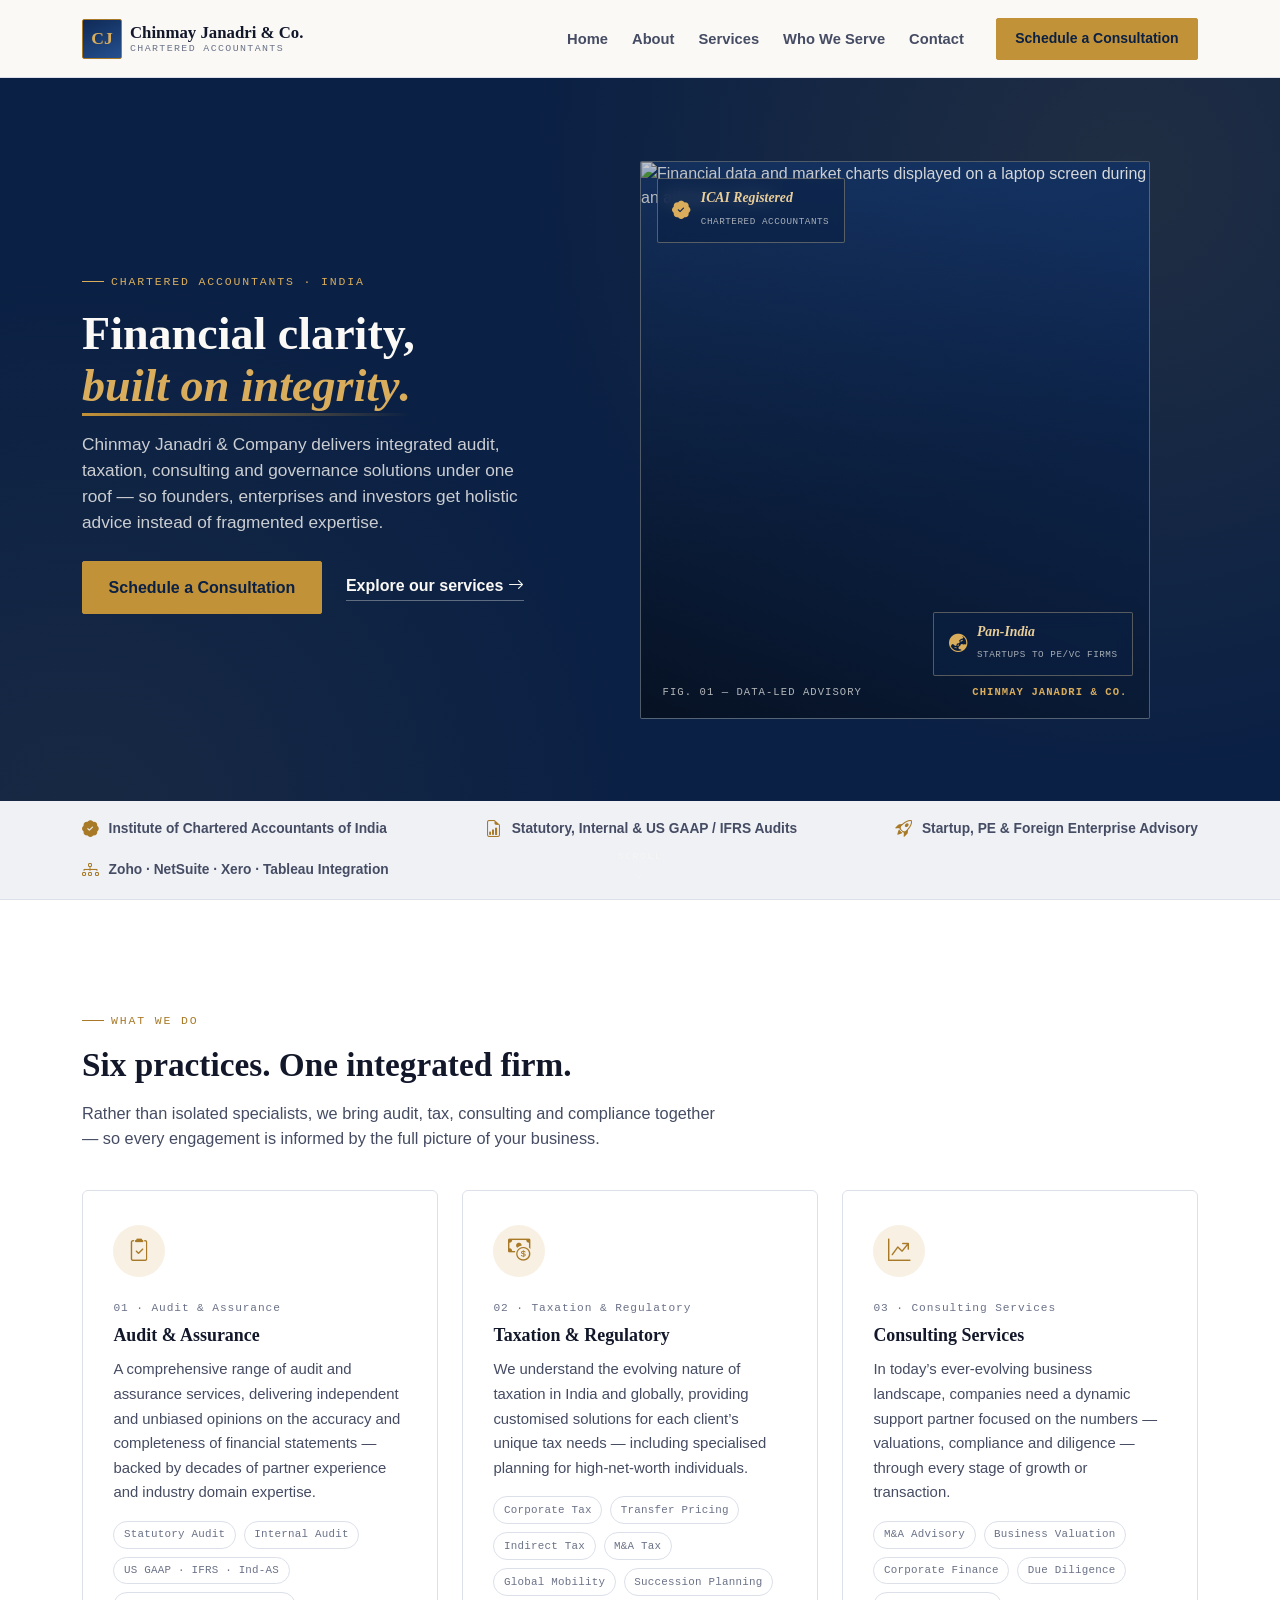
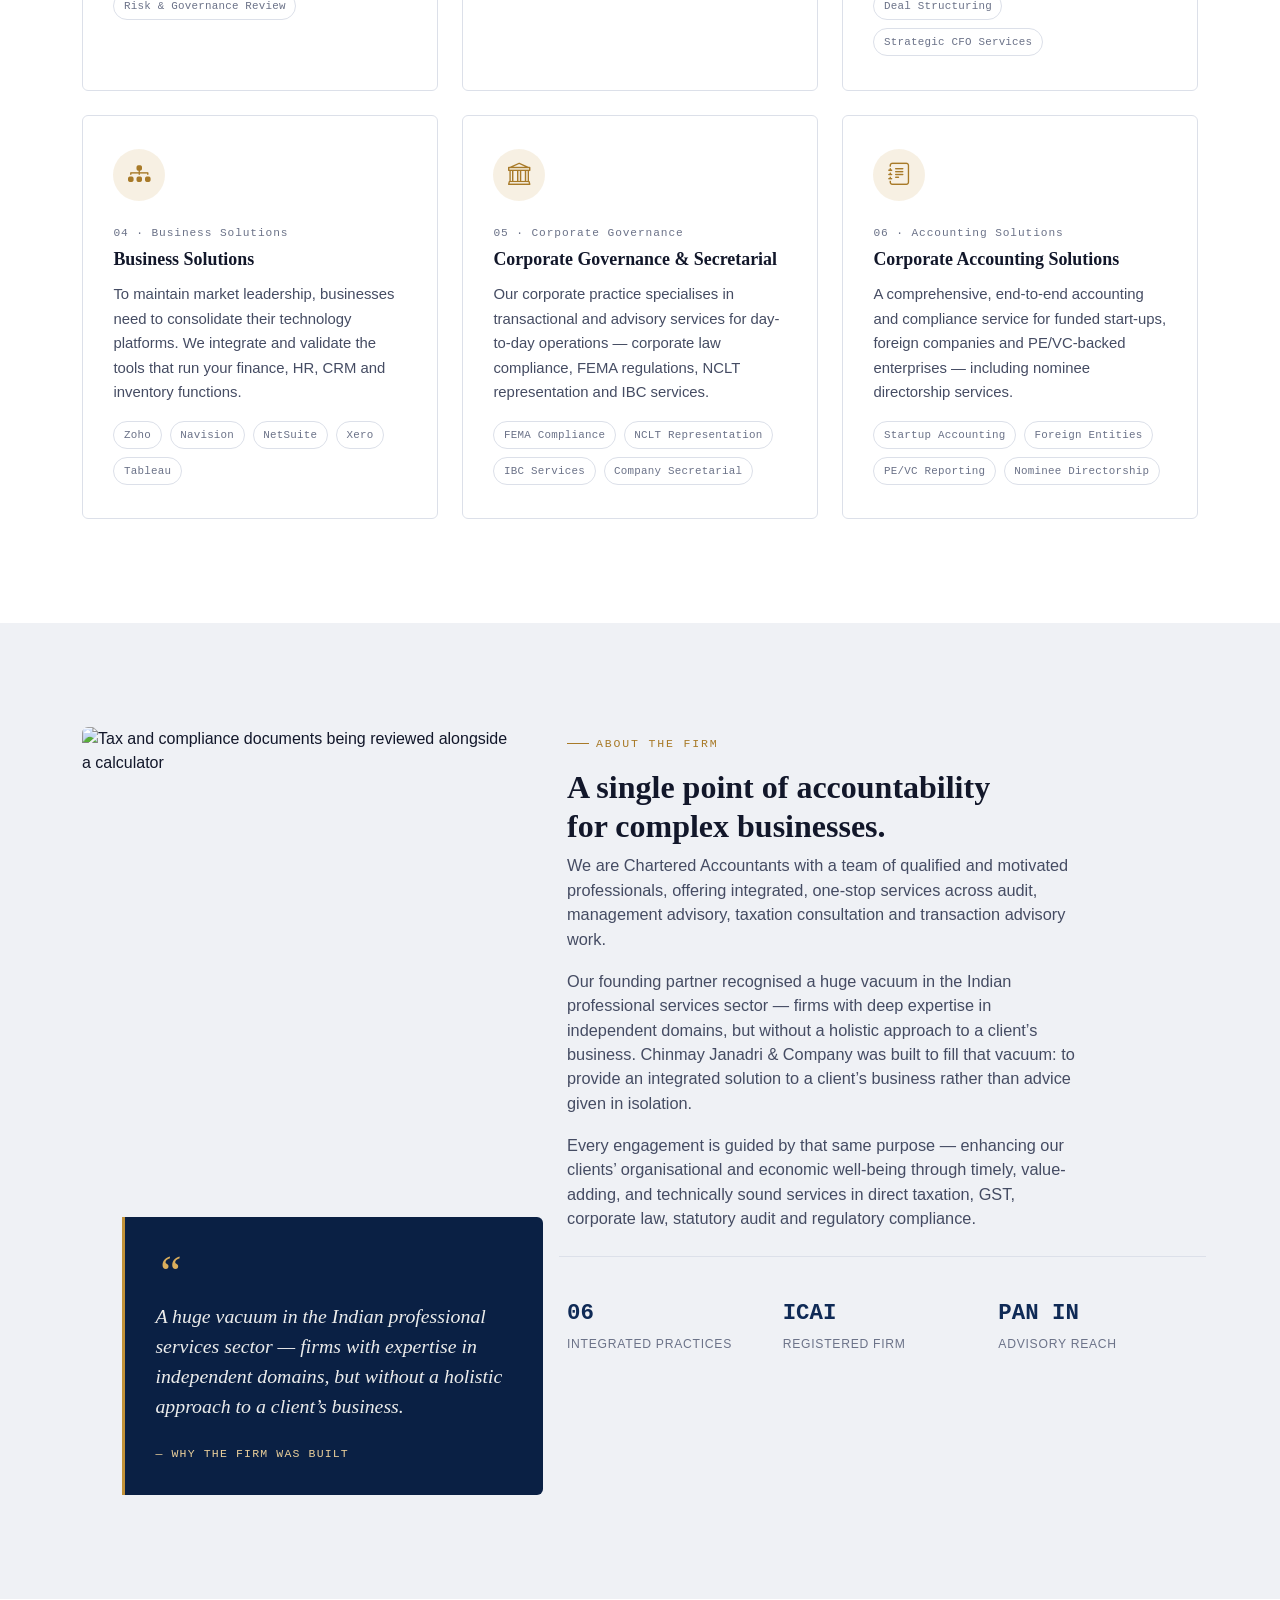
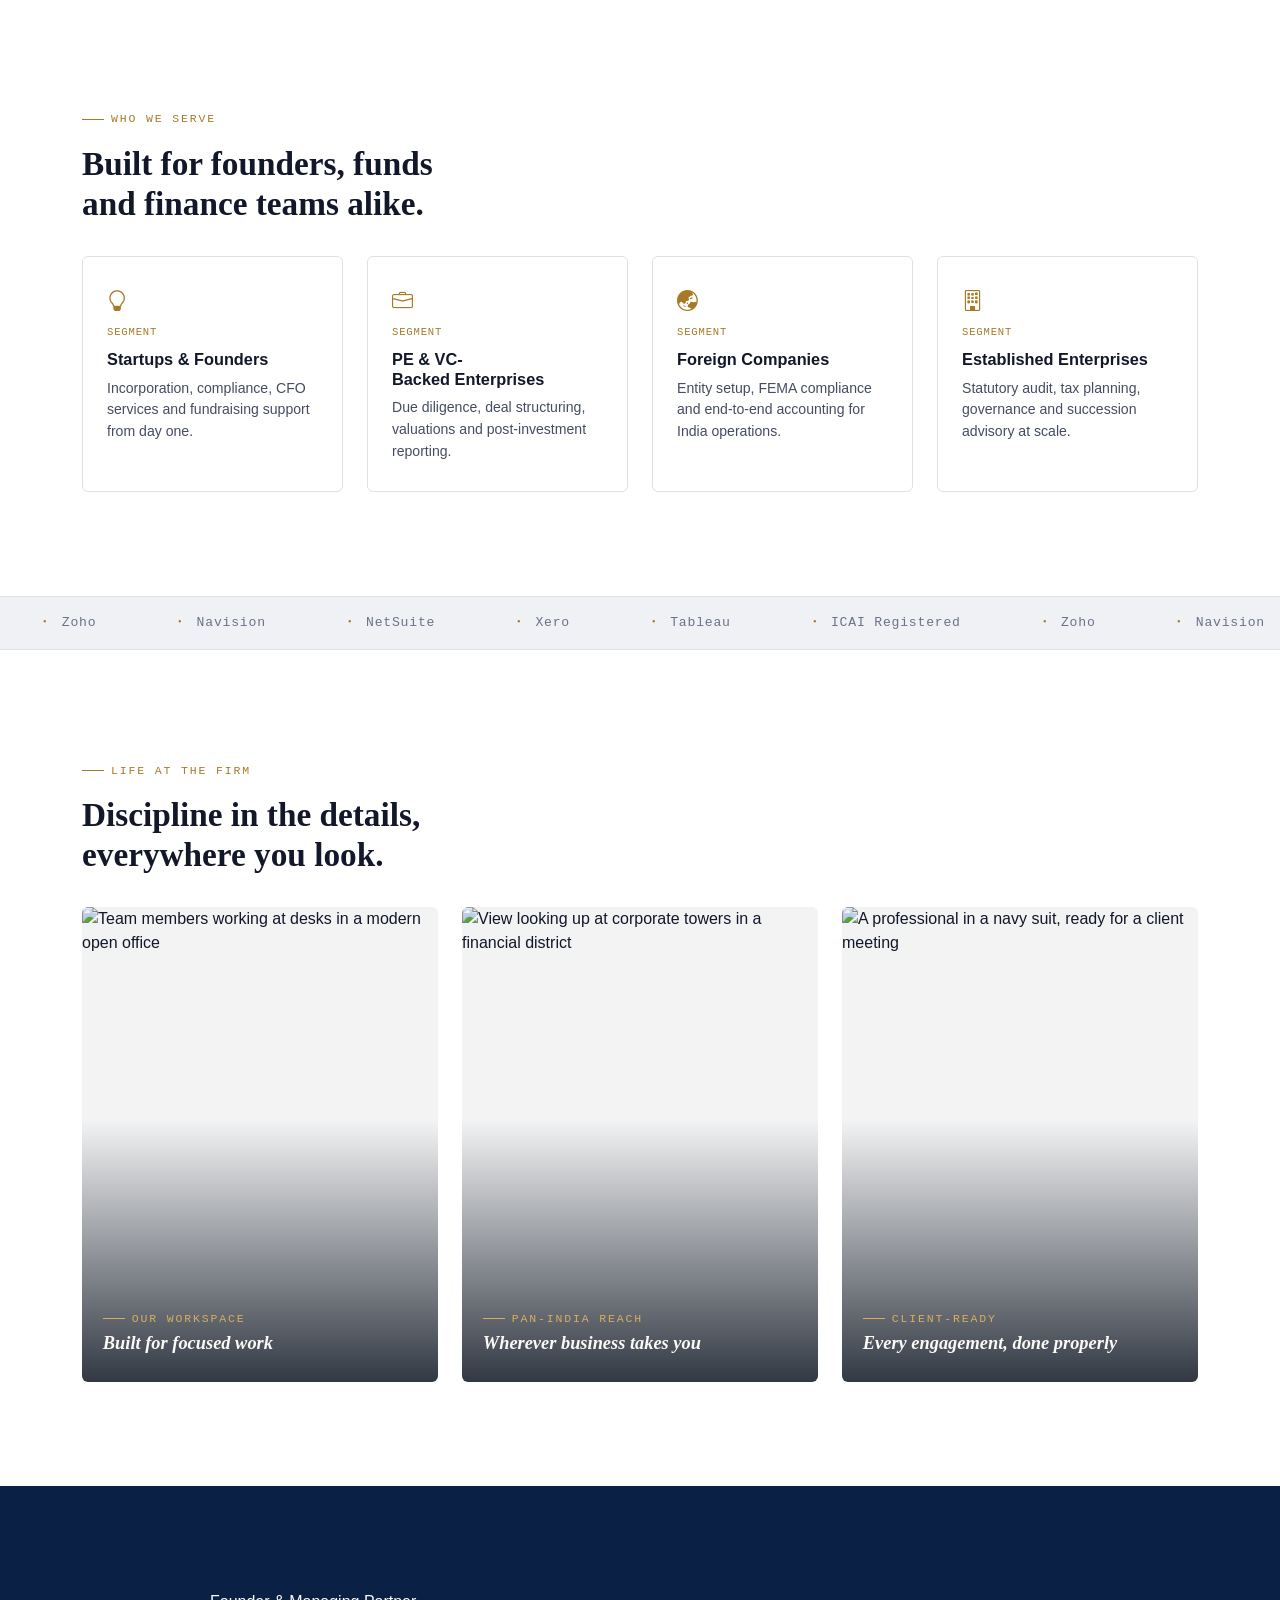
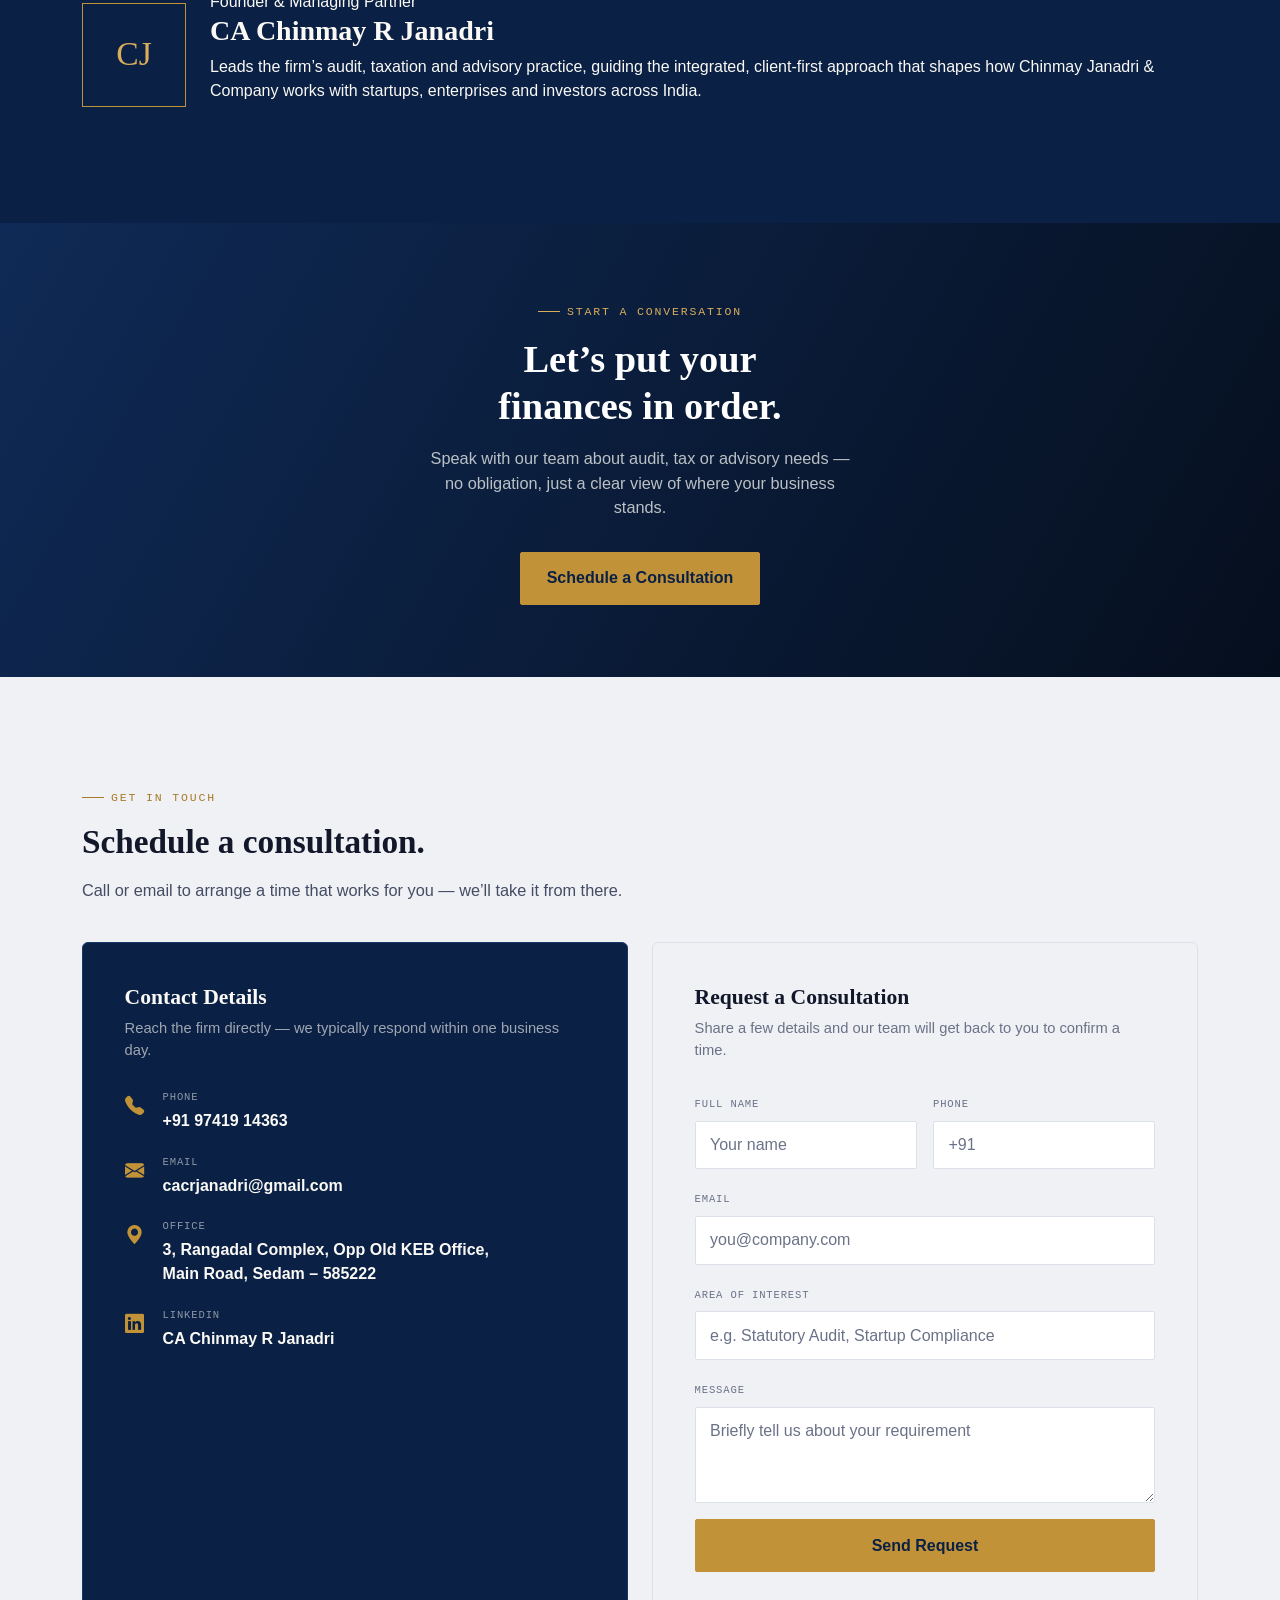
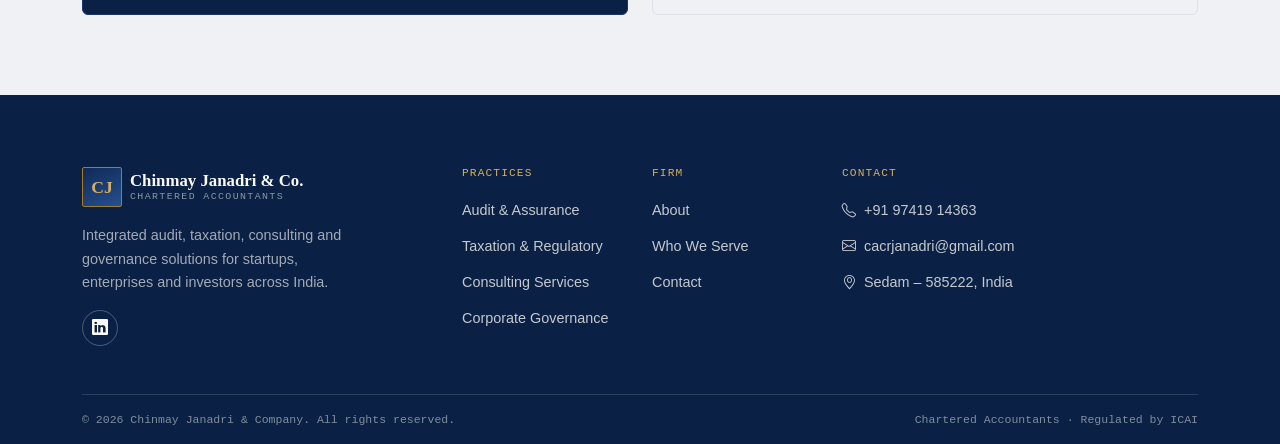
==== index.html @ e8bcc1aa "first commit" ====
<!doctype html>
<html lang="en">
<head>
<meta charset="UTF-8" />
<meta name="viewport" content="width=device-width, initial-scale=1.0" />
<title>Chinmay Janadri &amp; Company | Chartered Accountants</title>
<meta name="description" content="Chinmay Janadri &amp; Company — Chartered Accountants offering integrated audit, taxation, consulting and corporate governance solutions across India." />

<!-- Bootstrap 5 + Bootstrap Icons (CDN) -->
<link rel="stylesheet" href="https://cdn.jsdelivr.net/npm/bootstrap@5.3.3/dist/css/bootstrap.min.css">
<link rel="stylesheet" href="https://cdn.jsdelivr.net/npm/bootstrap-icons@1.11.3/font/bootstrap-icons.css">

<style>
  /* ============================================================
     THEME TOKENS — mapped onto Bootstrap's CSS variables so every
     Bootstrap component (buttons, cards, navbar, forms) inherits
     the brand palette automatically. Light palette lives on bare
     :root; dark palette redefines the same tokens twice (system
     preference + explicit toggle) so every viewer state resolves.
     ============================================================ */
  :root{
    --navy-950:#0A2044;
    --navy-900:#0F2A56;
    --navy-800:#173769;
    --navy-700:#25508F;
    --gold-600:#A87A28;
    --gold-500:#C29238;
    --gold-400:#D9AD5C;
    --gold-300:#E9CE9A;
    --paper:#FAF9F5;
    --surface:#FFFFFF;
    --grey-100:#EFF1F5;
    --grey-200:#E2E5EC;
    --ink-900:#12172A;
    --ink-700:#454C63;
    --ink-500:#6B7288;
    --line:#DCE0E9;

    --font-display:'Iowan Old Style','Palatino Linotype','URW Palladio L','Book Antiqua', Georgia, 'Noto Serif', serif;
    --font-body:-apple-system,'Segoe UI',Roboto,'Helvetica Neue',Arial,sans-serif;
    --font-mono:'Consolas','SFMono-Regular',Menlo,'Liberation Mono',monospace;

    /* Bootstrap variable overrides */
    --bs-body-bg:var(--paper);
    --bs-body-color:var(--ink-900);
    --bs-body-font-family:var(--font-body);
    --bs-border-color:var(--line);
    --bs-primary:var(--navy-900);
    --bs-primary-rgb:15,42,86;
    --bs-link-color:var(--navy-900);
    --bs-link-hover-color:var(--gold-600);
    --bs-emphasis-color:var(--ink-900);
    --bs-secondary-color:var(--ink-500);
  }
  @media (prefers-color-scheme: dark){
    :root:not([data-theme="light"]){
      --navy-950:#050D1C; --navy-900:#0A1B36; --navy-800:#122548; --navy-700:#1C3865;
      --gold-600:#C79A42; --gold-500:#D9AD5C; --gold-400:#E4BD79; --gold-300:#F0D9A8;
      --paper:#0B1424; --surface:#101E36; --grey-100:#0E1B32; --grey-200:#16294A;
      --ink-900:#EEF1F8; --ink-700:#C2C9DC; --ink-500:#8D96B0; --line:#233457;
      --bs-body-bg:var(--paper); --bs-body-color:var(--ink-900); --bs-border-color:var(--line);
      --bs-primary:var(--gold-500); --bs-primary-rgb:217,173,92;
      --bs-link-color:var(--gold-400); --bs-emphasis-color:var(--ink-900);
    }
  }
  :root[data-theme="dark"]{
    --navy-950:#050D1C; --navy-900:#0A1B36; --navy-800:#122548; --navy-700:#1C3865;
    --gold-600:#C79A42; --gold-500:#D9AD5C; --gold-400:#E4BD79; --gold-300:#F0D9A8;
    --paper:#0B1424; --surface:#101E36; --grey-100:#0E1B32; --grey-200:#16294A;
    --ink-900:#EEF1F8; --ink-700:#C2C9DC; --ink-500:#8D96B0; --line:#233457;
    --bs-body-bg:var(--paper); --bs-body-color:var(--ink-900); --bs-border-color:var(--line);
    --bs-primary:var(--gold-500); --bs-primary-rgb:217,173,92;
    --bs-link-color:var(--gold-400); --bs-emphasis-color:var(--ink-900);
  }

  /* ============================================================ BASE */
  html{ scroll-behavior:smooth; }
  @media (prefers-reduced-motion: reduce){
    html{ scroll-behavior:auto; }
    *,*::before,*::after{ animation-duration:.001ms !important; animation-iteration-count:1 !important; transition-duration:.001ms !important; scroll-behavior:auto !important; }
  }
  body{ background:var(--paper); color:var(--ink-900); }
  a{ text-decoration:none; }
  h1,h2,h3,h4,.font-serif{ font-family:var(--font-display); font-weight:600; text-wrap:balance; }
  .font-mono{ font-family:var(--font-mono); }
  ::selection{ background:var(--gold-400); color:var(--navy-950); }
  :focus-visible{ outline:2px solid var(--gold-600); outline-offset:3px; }

  .eyebrow{
    font-family:var(--font-mono); font-size:.72rem; letter-spacing:.16em; text-transform:uppercase;
    color:var(--gold-600); display:inline-flex; align-items:center; gap:.6em;
  }
  .eyebrow::before{ content:""; width:22px; height:1px; background:var(--gold-600); display:inline-block; }
  .eyebrow-invert{ color:var(--gold-400); }
  .eyebrow-invert::before{ background:var(--gold-400); }

  .bg-surface{ background:var(--surface); }
  .bg-soft{ background:var(--grey-100); }
  .bg-navy{ background:var(--navy-950); color:var(--paper); }
  .bg-navy .eyebrow{ color:var(--gold-400); }
  .bg-navy .eyebrow::before{ background:var(--gold-400); }
  .bg-navy h1, .bg-navy h2, .bg-navy h3, .bg-navy h4{ color:var(--paper); }
  .text-muted-invert{ color:rgba(250,249,245,.72) !important; }
  .text-gold{ color:var(--gold-500) !important; }

  /* Buttons ------------------------------------------------------- */
  .btn{ border-radius:2px; font-weight:600; padding:.85rem 1.6rem; }
  .btn-sm{ padding:.6rem 1.15rem; }
  .btn-gold{
    background:var(--gold-500); border-color:var(--gold-500); color:var(--navy-950) !important;
  }
  .btn-gold:hover, .btn-gold:focus{ background:var(--gold-400); border-color:var(--gold-400); color:var(--navy-950) !important; transform:translateY(-1px); }
  .btn-outline-invert{ border:1px solid rgba(250,249,245,.4); color:var(--paper); background:transparent; }
  .btn-outline-invert:hover{ background:rgba(250,249,245,.1); color:var(--paper); }
  .btn-outline-brand{ border:1px solid var(--line); color:var(--ink-900); background:transparent; }
  .btn-outline-brand:hover{ border-color:var(--gold-600); color:var(--gold-600); }
  .link-arrow{
    font-weight:600; color:var(--paper); border-bottom:1px solid rgba(250,249,245,.35); padding-bottom:2px;
  }
  .link-arrow:hover{ color:var(--gold-400); border-color:var(--gold-400); }
  .link-arrow i{ transition:transform .2s ease; }
  .link-arrow:hover i{ transform:translateX(4px); }

  /* Section rhythm -------------------------------------------------*/
  .section-pad{ padding:6.5rem 0; }
  @media (max-width:767.98px){ .section-pad{ padding:4rem 0; } }
  .section-head{ max-width:640px; }
  .section-head h2{ font-size:clamp(1.75rem,2.6vw,2.3rem); line-height:1.2; margin-top:1rem; }
  .section-head p{ margin-top:1rem; color:var(--ink-700); font-size:1.02rem; }

  /* ============================================================ NAVBAR */
  .navbar-brand-mark{
    width:40px; height:40px; border-radius:2px; flex:none;
    background:linear-gradient(155deg, var(--navy-900), var(--navy-700));
    border:1px solid var(--gold-600); color:var(--gold-400);
    display:flex; align-items:center; justify-content:center;
    font-family:var(--font-display); font-size:1.1rem; font-weight:600;
  }
  .navbar-brand-text{ line-height:1.15; }
  .navbar-brand-text strong{ font-family:var(--font-display); font-size:1.05rem; color:var(--ink-900); }
  .navbar-brand-text span{ display:block; font-family:var(--font-mono); font-size:.62rem; letter-spacing:.14em; text-transform:uppercase; color:var(--ink-500); margin-top:1px; }
  .navbar{
    background:color-mix(in srgb, var(--paper) 90%, transparent);
    backdrop-filter:blur(10px);
    border-bottom:1px solid var(--line);
    padding-top:.85rem; padding-bottom:.85rem;
  }
  .navbar .nav-link{ color:var(--ink-700); font-weight:600; font-size:.92rem; padding:.5rem .9rem; }
  .navbar .nav-link:hover, .navbar .nav-link.active{ color:var(--navy-900); }
  :root[data-theme="dark"] .navbar .nav-link:hover{ color:var(--gold-400); }
  .navbar-toggler{ border:1px solid var(--line); padding:.4rem .55rem; }
  .navbar-toggler:focus{ box-shadow:0 0 0 .2rem rgba(194,146,56,.35); }
  .navbar-toggler-icon{ filter:none; }

  /* ============================================================ HERO */
  .hero-section{
    position:relative;
    background-image:
      radial-gradient(circle at 88% 12%, rgba(194,146,56,.12), transparent 45%),
      radial-gradient(circle at 6% 92%, rgba(194,146,56,.08), transparent 40%);
  }
  .hero-grid{ padding-top:2.75rem; padding-bottom:2.75rem; }
  @media (min-width:992px){
    /* column layout: hero-grid grows to fill the fold and centers its own
       content; trust-strip stays a normal full-width bar underneath it */
    .hero-section{ display:flex; flex-direction:column; min-height:calc(100vh - 78px); min-height:calc(100dvh - 78px); }
    .hero-grid{ flex:1 1 auto; display:flex; align-items:center; padding-top:1.5rem; padding-bottom:1.5rem; width:100%; }
    .hero-grid > .row{ width:100%; }
  }
  .hero-copy h1{ font-size:clamp(2.2rem,3.6vw,3.3rem); line-height:1.14; margin:1.1rem 0 1.2rem; max-width:16ch; }
  .hero-copy h1 em{ font-style:italic; color:var(--gold-400); position:relative; display:inline-block; }
  .underline-accent{
    position:absolute; left:0; bottom:-.08em; height:3px; width:100%;
    background:linear-gradient(90deg, var(--gold-500), transparent);
    transform:scaleX(0); transform-origin:left; animation:underlineIn 1s cubic-bezier(.2,.7,.2,1) 1.1s forwards;
  }
  @keyframes underlineIn{ to{ transform:scaleX(1); } }
  .hero-copy .lede{ font-size:1.08rem; color:rgba(250,249,245,.8); max-width:46ch; margin-bottom:1.6rem; }

  .hero-float-card{
    position:absolute; z-index:2;
    display:flex; align-items:center; gap:.65rem;
    background:rgba(10,32,68,.6); backdrop-filter:blur(8px);
    border:1px solid rgba(233,206,154,.35); border-radius:2px;
    padding:.7rem .9rem;
    animation:floatY 5.5s ease-in-out infinite;
  }
  .hero-float-card i{ color:var(--gold-400); font-size:1.15rem; }
  .hero-float-card strong{ display:block; font-family:var(--font-display); font-style:italic; font-size:.86rem; color:var(--gold-300); line-height:1.2; }
  .hero-float-card span{ font-family:var(--font-mono); font-size:.58rem; letter-spacing:.06em; text-transform:uppercase; color:rgba(250,249,245,.65); }
  .hero-float-card.card-a{ top:1rem; left:1rem; animation-delay:0s; }
  .hero-float-card.card-b{ bottom:2.6rem; right:1rem; animation-delay:1.6s; }
  @keyframes floatY{ 0%,100%{ transform:translateY(0); } 50%{ transform:translateY(-9px); } }
  @media (max-width:575.98px){ .hero-float-card{ display:none; } }

  .hero-scroll-cue{
    position:absolute; left:50%; bottom:.9rem; transform:translateX(-50%); z-index:2;
    display:none; flex-direction:column; align-items:center; gap:.35rem;
    color:rgba(250,249,245,.6); font-family:var(--font-mono); font-size:.62rem; letter-spacing:.15em; text-transform:uppercase;
  }
  .hero-scroll-cue:hover{ color:var(--gold-400); }
  .hero-scroll-cue i{ animation:bounceDown 1.8s ease-in-out infinite; }
  @keyframes bounceDown{ 0%,100%{ transform:translateY(0); opacity:.55; } 50%{ transform:translateY(6px); opacity:1; } }
  @media (min-width:992px){ .hero-scroll-cue{ display:flex; } }

  .hero-art{
    position:relative; aspect-ratio:4/5; border-radius:2px; overflow:hidden;
    background:linear-gradient(165deg, var(--navy-800), var(--navy-900) 60%);
    border:1px solid rgba(233,206,154,.3);
  }
  @media (min-width:992px){
    .hero-art{ aspect-ratio:auto; height:clamp(320px, 62vh, 560px); }
  }
  .hero-art img{
    width:100%; height:100%; object-fit:cover; display:block;
    animation:kenBurns 16s ease-in-out infinite alternate;
  }
  .hero-art-overlay{
    position:absolute; inset:0;
    background:linear-gradient(200deg, rgba(10,32,68,.15) 10%, rgba(5,13,26,.55) 75%, rgba(5,13,26,.85));
  }
  .hero-art-badge{
    position:absolute; top:1.2rem; right:1.2rem;
    display:flex; align-items:center; gap:.7rem;
    background:rgba(10,32,68,.7); backdrop-filter:blur(6px);
    border:1px solid rgba(233,206,154,.35); border-radius:2px;
    padding:.7rem .95rem;
  }
  .hero-art-badge i{ color:var(--gold-400); font-size:1.3rem; }
  .hero-art-badge strong{ display:block; font-family:var(--font-display); font-style:italic; font-size:.92rem; color:var(--gold-300); line-height:1.2; }
  .hero-art-badge span{ font-family:var(--font-mono); font-size:.6rem; letter-spacing:.08em; text-transform:uppercase; color:rgba(250,249,245,.65); }
  .hero-art-caption{
    position:absolute; inset:auto 0 0 0; padding:1.1rem 1.35rem;
    font-family:var(--font-mono); font-size:.66rem; letter-spacing:.1em; text-transform:uppercase;
    color:rgba(250,249,245,.7); display:flex; justify-content:space-between;
  }
  .hero-art-caption strong{ color:var(--gold-400); }
  @keyframes kenBurns{ from{ transform:scale(1); } to{ transform:scale(1.09); } }

  /* Reveal-image variant — scale+fade for photography */
  .reveal-img{ opacity:0; transform:scale(1.06); transition:opacity .9s ease, transform 1.1s cubic-bezier(.2,.7,.2,1); }
  .reveal-img.in-view{ opacity:1; transform:scale(1); }

  /* About: image with overlapping quote card */
  .about-photo{ position:relative; border-radius:6px; overflow:hidden; aspect-ratio:4/5; }
  .about-photo img{ width:100%; height:100%; object-fit:cover; display:block; transition:transform .6s ease; }
  .about-photo:hover img{ transform:scale(1.05); }
  .about-figure{
    background:var(--navy-950); color:var(--paper); padding:2rem 1.9rem;
    border-left:3px solid var(--gold-500); border-radius:0 6px 6px 0;
  }
  .about-figure-wrap{ position:relative; margin-top:-3.5rem; margin-right:-1.5rem; margin-left:2.5rem; z-index:2; }
  @media (max-width:991.98px){ .about-figure-wrap{ margin-left:1rem; margin-right:1rem; } }

  /* Gallery strip */
  .gallery-card{ position:relative; border-radius:6px; overflow:hidden; aspect-ratio:3/4; }
  .gallery-card img{ width:100%; height:100%; object-fit:cover; display:block; transition:transform .6s cubic-bezier(.2,.7,.2,1); }
  .gallery-card:hover img{ transform:scale(1.08); }
  .gallery-card::after{
    content:""; position:absolute; inset:0;
    background:linear-gradient(0deg, rgba(5,13,26,.82) 0%, rgba(5,13,26,.05) 55%);
  }
  .gallery-card .cap{
    position:absolute; left:0; right:0; bottom:0; padding:1.2rem 1.3rem; z-index:1;
    color:var(--paper);
  }
  .gallery-card .cap .eyebrow{ color:var(--gold-400); }
  .gallery-card .cap .eyebrow::before{ background:var(--gold-400); }
  .gallery-card .cap h4{ font-family:var(--font-display); font-style:italic; font-size:1.15rem; margin-top:.35rem; color:var(--paper); }

  /* CTA band background photo */
  .cta-band{ position:relative; overflow:hidden; }
  .cta-band .cta-bg{
    position:absolute; inset:0; z-index:0;
    background-size:cover; background-position:center;
    animation:kenBurns 20s ease-in-out infinite alternate;
    filter:grayscale(35%);
  }
  .cta-band .cta-overlay{
    position:absolute; inset:0; z-index:1;
    background:linear-gradient(120deg, rgba(15,42,86,.94), rgba(5,13,26,.92));
  }
  .cta-band .container{ position:relative; z-index:2; }

  /* Platform ticker */
  .ticker{ overflow:hidden; border-top:1px solid var(--line); border-bottom:1px solid var(--line); background:var(--grey-100); }
  .ticker-track{ display:flex; width:max-content; animation:tickerScroll 26s linear infinite; }
  .ticker:hover .ticker-track{ animation-play-state:paused; }
  .ticker-item{
    display:flex; align-items:center; gap:.6rem; padding:1rem 2.4rem;
    font-family:var(--font-mono); font-size:.82rem; letter-spacing:.06em; color:var(--ink-500); white-space:nowrap;
  }
  .ticker-item i{ color:var(--gold-600); }
  @keyframes tickerScroll{ from{ transform:translateX(0); } to{ transform:translateX(-50%); } }

  /* Navbar scroll state */
  .navbar{ transition:box-shadow .25s ease, padding .25s ease; }
  .navbar.is-scrolled{ box-shadow:0 6px 24px -14px rgba(10,32,68,.35); padding-top:.55rem; padding-bottom:.55rem; }

  .trust-strip{ background:var(--grey-100); border-bottom:1px solid var(--line); }
  .trust-item{ display:flex; align-items:center; gap:.6rem; font-size:.86rem; color:var(--ink-700); font-weight:600; }
  .trust-item i{ color:var(--gold-600); font-size:1.05rem; }

  /* ============================================================ SERVICE CARDS */
  .service-card{
    border:1px solid var(--line); border-radius:6px; background:var(--surface);
    padding:2.1rem 1.9rem; height:100%;
    transition:transform .22s ease, box-shadow .22s ease, border-color .22s ease;
  }
  .service-card:hover{ transform:translateY(-6px); box-shadow:0 18px 34px -18px rgba(10,32,68,.28); border-color:var(--gold-500); }
  .service-icon-badge{
    width:52px; height:52px; border-radius:50%;
    display:flex; align-items:center; justify-content:center;
    background:color-mix(in srgb, var(--gold-500) 14%, transparent);
    color:var(--gold-600); font-size:1.4rem; margin-bottom:1.1rem;
  }
  .service-index{ font-family:var(--font-mono); font-size:.7rem; color:var(--ink-500); letter-spacing:.08em; }
  .service-card h3{ font-size:1.12rem; margin:.4rem 0 .7rem; }
  .service-card p{ color:var(--ink-700); font-size:.93rem; line-height:1.65; }
  .chip{
    font-family:var(--font-mono); font-size:.68rem; letter-spacing:.02em;
    padding:.3rem .6rem; border:1px solid var(--line); color:var(--ink-500);
    border-radius:20px; transition:border-color .15s ease, color .15s ease; display:inline-block;
  }
  .service-card:hover .chip{ border-color:var(--gold-500); color:var(--gold-600); }

  /* ============================================================ ABOUT */
  .about-figure .quote-mark{ font-family:var(--font-display); font-size:3rem; color:var(--gold-400); line-height:1; font-style:italic; margin-bottom:.3rem; }
  .about-figure p{ font-family:var(--font-display); font-style:italic; font-size:1.24rem; line-height:1.5; color:rgba(250,249,245,.94); }
  .about-figure footer{ margin-top:1.5rem; font-family:var(--font-mono); font-size:.72rem; letter-spacing:.1em; text-transform:uppercase; color:var(--gold-300); }
  .about-body p{ color:var(--ink-700); font-size:1.02rem; margin-bottom:1.1rem; max-width:56ch; }
  .about-stats{ margin-top:1.6rem; padding-top:1.5rem; border-top:1px solid var(--line); }
  .about-stats strong{ display:block; font-family:var(--font-mono); font-size:1.4rem; color:var(--navy-900); font-variant-numeric:tabular-nums; }
  :root[data-theme="dark"] .about-stats strong{ color:var(--gold-400); }
  .about-stats span{ font-size:.76rem; color:var(--ink-500); text-transform:uppercase; letter-spacing:.06em; }

  /* ============================================================ SEGMENTS */
  .segment-card{ border:1px solid var(--line); border-radius:6px; padding:1.8rem 1.5rem; height:100%; transition:transform .2s ease, border-color .2s ease; }
  .segment-card:hover{ transform:translateY(-4px); border-color:var(--gold-500); }
  .segment-card i{ font-size:1.3rem; color:var(--gold-600); }
  .segment-card .tag{ font-family:var(--font-mono); font-size:.66rem; letter-spacing:.08em; text-transform:uppercase; color:var(--gold-600); }
  .segment-card h4{ font-family:var(--font-body); font-weight:700; font-size:1.02rem; margin:.6rem 0 .5rem; }
  .segment-card p{ font-size:.88rem; color:var(--ink-700); line-height:1.55; margin:0; }

  /* ============================================================ LEADERSHIP */
  .leader-mark{
    width:104px; height:104px; border:1px solid var(--gold-500); flex:none;
    display:flex; align-items:center; justify-content:center;
    font-family:var(--font-display); font-size:2.1rem; color:var(--gold-400);
  }
  .leadership .role{ font-family:var(--font-mono); font-size:.72rem; letter-spacing:.1em; text-transform:uppercase; color:var(--gold-400); display:block; margin:.4rem 0 .7rem; }
  .leadership p{ color:rgba(250,249,245,.78); max-width:60ch; font-size:.98rem; }

  /* ============================================================ CTA BAND */
  .cta-band{ background:linear-gradient(120deg, var(--navy-900), var(--navy-950)); }
  .cta-band h2{ font-size:clamp(1.8rem,3vw,2.5rem); max-width:20ch; margin:0 auto; }
  .cta-band p{ color:rgba(250,249,245,.74); margin:1.1rem auto 2rem; max-width:48ch; font-size:1.02rem; }

  /* ============================================================ CONTACT */
  .contact-panel{ border:1px solid var(--line); border-radius:6px; padding:2.6rem; height:100%; }
  .contact-panel.dark{ background:var(--navy-950); color:var(--paper); border-color:var(--navy-800); }
  .contact-panel h3{ font-size:1.35rem; margin-bottom:.4rem; }
  .contact-panel.dark h3{ color:var(--paper); }
  .contact-panel .sub{ color:var(--ink-500); font-size:.92rem; margin-bottom:1.8rem; }
  .contact-panel.dark .sub{ color:rgba(250,249,245,.62); }
  .contact-row{ display:flex; gap:1rem; align-items:flex-start; margin-bottom:1.35rem; }
  .contact-row i{ font-size:1.2rem; color:var(--gold-500); margin-top:.15rem; flex:none; width:22px; }
  .contact-row .label{ font-family:var(--font-mono); font-size:.66rem; letter-spacing:.08em; text-transform:uppercase; color:var(--ink-500); margin-bottom:.2rem; }
  .contact-panel.dark .contact-row .label{ color:rgba(250,249,245,.55); }
  .contact-row a, .contact-row .val{ font-size:1rem; font-weight:600; color:var(--ink-900); }
  .contact-panel.dark .contact-row a, .contact-panel.dark .contact-row .val{ color:var(--paper); }
  .contact-row a:hover{ color:var(--gold-500); }
  .form-control{ background:var(--surface); color:var(--ink-900); border-color:var(--line); border-radius:2px; padding:.7rem .9rem; }
  .form-control:focus{ border-color:var(--gold-500); box-shadow:0 0 0 .2rem rgba(194,146,56,.18); background:var(--surface); color:var(--ink-900); }
  .form-label{ font-family:var(--font-mono); font-size:.66rem; letter-spacing:.08em; text-transform:uppercase; color:var(--ink-500); }

  /* ============================================================ FOOTER */
  footer.site{ background:var(--navy-950); color:rgba(250,249,245,.82); }
  footer.site .navbar-brand-text strong{ color:var(--paper); }
  footer.site .navbar-brand-text span{ color:rgba(250,249,245,.55); }
  footer.site p.lead-text{ margin-top:1.1rem; font-size:.9rem; color:rgba(250,249,245,.64); max-width:34ch; line-height:1.6; }
  .footer-social a{
    width:36px; height:36px; border:1px solid rgba(250,249,245,.28); border-radius:50%;
    display:flex; align-items:center; justify-content:center; color:var(--paper); transition:border-color .2s ease, color .2s ease;
  }
  .footer-social a:hover{ border-color:var(--gold-500); color:var(--gold-400); }
  footer.site h5{ font-family:var(--font-mono); font-size:.7rem; letter-spacing:.1em; text-transform:uppercase; color:var(--gold-400); margin-bottom:1.1rem; }
  footer.site ul{ list-style:none; padding:0; margin:0; display:flex; flex-direction:column; gap:.75rem; }
  footer.site ul a, footer.site ul span{ font-size:.9rem; color:rgba(250,249,245,.78); }
  footer.site ul a:hover{ color:var(--gold-400); }
  .footer-bottom{ border-top:1px solid rgba(250,249,245,.14); font-family:var(--font-mono); font-size:.72rem; color:rgba(250,249,245,.5); }

  /* ============================================================ SCROLL REVEAL */
  .reveal{ opacity:0; transform:translateY(28px); transition:opacity .7s cubic-bezier(.2,.7,.2,1), transform .7s cubic-bezier(.2,.7,.2,1); }
  .reveal.in-view{ opacity:1; transform:translateY(0); }
  /* --stagger-i is set inline on each grid cell and inherits down to the
     card/photo inside it, so cards in the same row fade in staggered rather
     than as one block */
  .service-card.reveal, .segment-card.reveal, .gallery-card.reveal-img{
    transition-delay:calc(var(--stagger-i, 0) * 90ms);
  }

  /* Hero load-in sequence */
  .hero-anim > *{ opacity:0; transform:translateY(16px); animation:heroIn .8s cubic-bezier(.2,.7,.2,1) forwards; }
  .hero-anim > *:nth-child(1){ animation-delay:.05s; }
  .hero-anim > *:nth-child(2){ animation-delay:.18s; }
  .hero-anim > *:nth-child(3){ animation-delay:.32s; }
  .hero-anim > *:nth-child(4){ animation-delay:.46s; }
  .hero-anim > *:nth-child(5){ animation-delay:.6s; }
  @keyframes heroIn{ to{ opacity:1; transform:translateY(0); } }
  .hero-art{ opacity:0; animation:heroArtIn 1s cubic-bezier(.2,.7,.2,1) .3s forwards; }
  @keyframes heroArtIn{ from{ opacity:0; transform:translateX(18px) scale(.98); } to{ opacity:1; transform:translateX(0) scale(1); } }

  /* Animated counter */
  .count-up{ font-variant-numeric:tabular-nums; }

  /* Sticky mobile CTA */
  .mobile-cta-bar{
    position:fixed; left:0; right:0; bottom:0; z-index:60;
    display:none; gap:.6rem; padding:.7rem .9rem;
    background:var(--surface); border-top:1px solid var(--line);
    box-shadow:0 -8px 22px -12px rgba(10,32,68,.25);
  }
  @media (max-width:767.98px){ .mobile-cta-bar{ display:flex; } body{ padding-bottom:64px; } }

  @media (max-width:991.98px){ .hero-art{ aspect-ratio:16/9; margin-bottom:2rem; } }
</style>
</head>
<body>

  <!-- ============================================================ NAVBAR -->
  <nav class="navbar navbar-expand-lg sticky-top" aria-label="Primary">
    <div class="container">
      <a class="navbar-brand d-flex align-items-center gap-2" href="#top">
        <span class="navbar-brand-mark">CJ</span>
        <span class="navbar-brand-text">
          <strong class="d-block">Chinmay Janadri &amp; Co.</strong>
          <span>Chartered Accountants</span>
        </span>
      </a>
      <button class="navbar-toggler" type="button" data-bs-toggle="collapse" data-bs-target="#mainNav" aria-controls="mainNav" aria-expanded="false" aria-label="Toggle navigation">
        <span class="navbar-toggler-icon"></span>
      </button>
      <div class="collapse navbar-collapse" id="mainNav">
        <ul class="navbar-nav ms-auto align-items-lg-center gap-lg-2">
          <li class="nav-item"><a class="nav-link" href="#top">Home</a></li>
          <li class="nav-item"><a class="nav-link" href="#about">About</a></li>
          <li class="nav-item"><a class="nav-link" href="#services">Services</a></li>
          <li class="nav-item"><a class="nav-link" href="#segments">Who We Serve</a></li>
          <li class="nav-item"><a class="nav-link" href="#contact">Contact</a></li>
          <li class="nav-item ms-lg-3 mt-2 mt-lg-0">
            <a class="btn btn-gold btn-sm w-100" href="#contact">Schedule a Consultation</a>
          </li>
        </ul>
      </div>
    </div>
  </nav>

  <main id="top">
    <!-- ============================================================ HERO -->
    <section class="bg-navy hero-section">
      <div class="container hero-grid">
        <div class="row align-items-center g-5">
          <div class="col-lg-6 hero-copy hero-anim">
            <span class="eyebrow eyebrow-invert">Chartered Accountants &middot; India</span>
            <h1>Financial clarity,<br /><em>built on&nbsp;integrity<span class="underline-accent"></span>.</em></h1>
            <p class="lede">
              Chinmay Janadri &amp; Company delivers integrated audit, taxation, consulting and
              governance solutions under one roof — so founders, enterprises and investors get
              holistic advice instead of fragmented expertise.
            </p>
            <div class="d-flex align-items-center gap-4 flex-wrap">
              <a class="btn btn-gold" href="#contact">Schedule a Consultation</a>
              <a class="link-arrow" href="#services">Explore our services <i class="bi bi-arrow-right"></i></a>
            </div>
          </div>

          <div class="col-lg-6">
            <div class="hero-art">
              <img src="https://images.unsplash.com/photo-1518186285589-2f7649de83e0?q=80&amp;w=1200&amp;auto=format&amp;fit=crop"
                   alt="Financial data and market charts displayed on a laptop screen during an advisory review" loading="eager" />
              <div class="hero-art-overlay"></div>
              <div class="hero-float-card card-a">
                <i class="bi bi-patch-check-fill"></i>
                <div><strong>ICAI Registered</strong><span>Chartered Accountants</span></div>
              </div>
              <div class="hero-float-card card-b">
                <i class="bi bi-globe-asia-australia"></i>
                <div><strong>Pan-India</strong><span>Startups to PE/VC firms</span></div>
              </div>
              <div class="hero-art-caption">
                <span>Fig. 01 &mdash; Data-Led Advisory</span>
                <strong>Chinmay Janadri &amp; Co.</strong>
              </div>
            </div>
          </div>
        </div>
      </div>

      <a href="#services" class="hero-scroll-cue" aria-label="Scroll to services">
        <span>Scroll</span>
        <i class="bi bi-chevron-down"></i>
      </a>

      <div class="trust-strip">
        <div class="container d-flex flex-wrap justify-content-between align-items-center gap-3 py-3">
          <div class="trust-item"><i class="bi bi-patch-check-fill"></i>Institute of Chartered Accountants of India</div>
          <div class="trust-item"><i class="bi bi-file-earmark-bar-graph"></i>Statutory, Internal &amp; US GAAP / IFRS Audits</div>
          <div class="trust-item"><i class="bi bi-rocket-takeoff"></i>Startup, PE &amp; Foreign Enterprise Advisory</div>
          <div class="trust-item"><i class="bi bi-diagram-3"></i>Zoho &middot; NetSuite &middot; Xero &middot; Tableau Integration</div>
        </div>
      </div>
    </section>

    <!-- ============================================================ SERVICES -->
    <section class="section-pad bg-surface" id="services">
      <div class="container">
        <div class="section-head reveal">
          <span class="eyebrow">What We Do</span>
          <h2>Six practices. One integrated firm.</h2>
          <p>Rather than isolated specialists, we bring audit, tax, consulting and compliance
            together — so every engagement is informed by the full picture of your business.</p>
        </div>

        <div class="row g-4 mt-2">
          <div class="col-md-6 col-lg-4" style="--stagger-i:0">
            <article class="service-card reveal">
              <div class="service-icon-badge"><i class="bi bi-clipboard2-check"></i></div>
              <span class="service-index">01 &middot; Audit &amp; Assurance</span>
              <h3>Audit &amp; Assurance</h3>
              <p>A comprehensive range of audit and assurance services, delivering independent and unbiased opinions on the accuracy and completeness of financial statements — backed by decades of partner experience and industry domain expertise.</p>
              <div class="d-flex flex-wrap gap-2 mt-2">
                <span class="chip">Statutory Audit</span><span class="chip">Internal Audit</span><span class="chip">US GAAP &middot; IFRS &middot; Ind-AS</span><span class="chip">Risk &amp; Governance Review</span>
              </div>
            </article>
          </div>

          <div class="col-md-6 col-lg-4" style="--stagger-i:1">
            <article class="service-card reveal">
              <div class="service-icon-badge"><i class="bi bi-cash-coin"></i></div>
              <span class="service-index">02 &middot; Taxation &amp; Regulatory</span>
              <h3>Taxation &amp; Regulatory</h3>
              <p>We understand the evolving nature of taxation in India and globally, providing customised solutions for each client&rsquo;s unique tax needs — including specialised planning for high-net-worth individuals.</p>
              <div class="d-flex flex-wrap gap-2 mt-2">
                <span class="chip">Corporate Tax</span><span class="chip">Transfer Pricing</span><span class="chip">Indirect Tax</span><span class="chip">M&amp;A Tax</span><span class="chip">Global Mobility</span><span class="chip">Succession Planning</span>
              </div>
            </article>
          </div>

          <div class="col-md-6 col-lg-4" style="--stagger-i:2">
            <article class="service-card reveal">
              <div class="service-icon-badge"><i class="bi bi-graph-up-arrow"></i></div>
              <span class="service-index">03 &middot; Consulting Services</span>
              <h3>Consulting Services</h3>
              <p>In today&rsquo;s ever-evolving business landscape, companies need a dynamic support partner focused on the numbers — valuations, compliance and diligence — through every stage of growth or transaction.</p>
              <div class="d-flex flex-wrap gap-2 mt-2">
                <span class="chip">M&amp;A Advisory</span><span class="chip">Business Valuation</span><span class="chip">Corporate Finance</span><span class="chip">Due Diligence</span><span class="chip">Deal Structuring</span><span class="chip">Strategic CFO Services</span>
              </div>
            </article>
          </div>

          <div class="col-md-6 col-lg-4" style="--stagger-i:3">
            <article class="service-card reveal">
              <div class="service-icon-badge"><i class="bi bi-diagram-3-fill"></i></div>
              <span class="service-index">04 &middot; Business Solutions</span>
              <h3>Business Solutions</h3>
              <p>To maintain market leadership, businesses need to consolidate their technology platforms. We integrate and validate the tools that run your finance, HR, CRM and inventory functions.</p>
              <div class="d-flex flex-wrap gap-2 mt-2">
                <span class="chip">Zoho</span><span class="chip">Navision</span><span class="chip">NetSuite</span><span class="chip">Xero</span><span class="chip">Tableau</span>
              </div>
            </article>
          </div>

          <div class="col-md-6 col-lg-4" style="--stagger-i:4">
            <article class="service-card reveal">
              <div class="service-icon-badge"><i class="bi bi-bank"></i></div>
              <span class="service-index">05 &middot; Corporate Governance</span>
              <h3>Corporate Governance &amp; Secretarial</h3>
              <p>Our corporate practice specialises in transactional and advisory services for day-to-day operations — corporate law compliance, FEMA regulations, NCLT representation and IBC services.</p>
              <div class="d-flex flex-wrap gap-2 mt-2">
                <span class="chip">FEMA Compliance</span><span class="chip">NCLT Representation</span><span class="chip">IBC Services</span><span class="chip">Company Secretarial</span>
              </div>
            </article>
          </div>

          <div class="col-md-6 col-lg-4" style="--stagger-i:5">
            <article class="service-card reveal">
              <div class="service-icon-badge"><i class="bi bi-journal-text"></i></div>
              <span class="service-index">06 &middot; Accounting Solutions</span>
              <h3>Corporate Accounting Solutions</h3>
              <p>A comprehensive, end-to-end accounting and compliance service for funded start-ups, foreign companies and PE/VC-backed enterprises — including nominee directorship services.</p>
              <div class="d-flex flex-wrap gap-2 mt-2">
                <span class="chip">Startup Accounting</span><span class="chip">Foreign Entities</span><span class="chip">PE/VC Reporting</span><span class="chip">Nominee Directorship</span>
              </div>
            </article>
          </div>
        </div>
      </div>
    </section>

    <!-- ============================================================ ABOUT -->
    <section class="section-pad bg-soft" id="about">
      <div class="container">
        <div class="row g-5 align-items-start">
          <div class="col-lg-5 reveal">
            <div class="about-photo reveal-img">
              <img src="https://images.unsplash.com/photo-1554224155-6726b3ff858f?q=80&amp;w=1000&amp;auto=format&amp;fit=crop"
                   alt="Tax and compliance documents being reviewed alongside a calculator" loading="lazy" />
            </div>
            <div class="about-figure-wrap">
              <div class="about-figure">
                <div class="quote-mark">&ldquo;</div>
                <p>A huge vacuum in the Indian professional services sector — firms with expertise
                  in independent domains, but without a holistic approach to a client&rsquo;s business.</p>
                <footer>— Why the Firm Was Built</footer>
              </div>
            </div>
          </div>

          <div class="col-lg-7 about-body reveal">
            <span class="eyebrow">About the Firm</span>
            <h2 class="mt-3">A single point of accountability for complex businesses.</h2>
            <p>
              We are Chartered Accountants with a team of qualified and motivated professionals,
              offering integrated, one-stop services across audit, management advisory, taxation
              consultation and transaction advisory work.
            </p>
            <p>
              Our founding partner recognised a huge vacuum in the Indian professional services
              sector — firms with deep expertise in independent domains, but without a holistic
              approach to a client&rsquo;s business. Chinmay Janadri &amp; Company was built to fill
              that vacuum: to provide an integrated solution to a client&rsquo;s business rather than
              advice given in isolation.
            </p>
            <p>
              Every engagement is guided by that same purpose — enhancing our clients&rsquo;
              organisational and economic well-being through timely, value-adding, and technically
              sound services in direct taxation, GST, corporate law, statutory audit and regulatory
              compliance.
            </p>
            <div class="row about-stats g-3">
              <div class="col-4"><strong class="count-up" data-count-to="6" data-count-pad="2">00</strong><span>Integrated Practices</span></div>
              <div class="col-4"><strong>ICAI</strong><span>Registered Firm</span></div>
              <div class="col-4"><strong>PAN&nbsp;IN</strong><span>Advisory Reach</span></div>
            </div>
          </div>
        </div>
      </div>
    </section>

    <!-- ============================================================ WHO WE SERVE -->
    <section class="section-pad bg-surface" id="segments">
      <div class="container">
        <div class="section-head reveal">
          <span class="eyebrow">Who We Serve</span>
          <h2>Built for founders, funds and finance teams alike.</h2>
        </div>
        <div class="row g-4 mt-2">
          <div class="col-sm-6 col-lg-3" style="--stagger-i:0">
            <div class="segment-card reveal">
              <i class="bi bi-lightbulb"></i>
              <span class="tag d-block mt-2">Segment</span>
              <h4>Startups &amp; Founders</h4>
              <p>Incorporation, compliance, CFO services and fundraising support from day one.</p>
            </div>
          </div>
          <div class="col-sm-6 col-lg-3" style="--stagger-i:1">
            <div class="segment-card reveal">
              <i class="bi bi-briefcase"></i>
              <span class="tag d-block mt-2">Segment</span>
              <h4>PE &amp; VC-Backed Enterprises</h4>
              <p>Due diligence, deal structuring, valuations and post-investment reporting.</p>
            </div>
          </div>
          <div class="col-sm-6 col-lg-3" style="--stagger-i:2">
            <div class="segment-card reveal">
              <i class="bi bi-globe-asia-australia"></i>
              <span class="tag d-block mt-2">Segment</span>
              <h4>Foreign Companies</h4>
              <p>Entity setup, FEMA compliance and end-to-end accounting for India operations.</p>
            </div>
          </div>
          <div class="col-sm-6 col-lg-3" style="--stagger-i:3">
            <div class="segment-card reveal">
              <i class="bi bi-building"></i>
              <span class="tag d-block mt-2">Segment</span>
              <h4>Established Enterprises</h4>
              <p>Statutory audit, tax planning, governance and succession advisory at scale.</p>
            </div>
          </div>
        </div>
      </div>
    </section>

    <!-- ============================================================ TICKER -->
    <div class="ticker">
      <div class="ticker-track">
        <div class="ticker-item"><i class="bi bi-dot"></i>Zoho</div>
        <div class="ticker-item"><i class="bi bi-dot"></i>Navision</div>
        <div class="ticker-item"><i class="bi bi-dot"></i>NetSuite</div>
        <div class="ticker-item"><i class="bi bi-dot"></i>Xero</div>
        <div class="ticker-item"><i class="bi bi-dot"></i>Tableau</div>
        <div class="ticker-item"><i class="bi bi-dot"></i>ICAI Registered</div>
        <div class="ticker-item"><i class="bi bi-dot"></i>Zoho</div>
        <div class="ticker-item"><i class="bi bi-dot"></i>Navision</div>
        <div class="ticker-item"><i class="bi bi-dot"></i>NetSuite</div>
        <div class="ticker-item"><i class="bi bi-dot"></i>Xero</div>
        <div class="ticker-item"><i class="bi bi-dot"></i>Tableau</div>
        <div class="ticker-item"><i class="bi bi-dot"></i>ICAI Registered</div>
      </div>
    </div>

    <!-- ============================================================ GALLERY -->
    <section class="section-pad bg-surface">
      <div class="container">
        <div class="section-head reveal">
          <span class="eyebrow">Life at the Firm</span>
          <h2>Discipline in the details, everywhere you look.</h2>
        </div>
        <div class="row g-4 mt-2">
          <div class="col-md-4" style="--stagger-i:0">
            <div class="gallery-card reveal-img">
              <img src="https://images.unsplash.com/photo-1531973576160-7125cd663d86?q=80&amp;w=900&amp;auto=format&amp;fit=crop" alt="Team members working at desks in a modern open office" loading="lazy" />
              <div class="cap"><span class="eyebrow">Our Workspace</span><h4>Built for focused work</h4></div>
            </div>
          </div>
          <div class="col-md-4" style="--stagger-i:1">
            <div class="gallery-card reveal-img">
              <img src="https://images.unsplash.com/photo-1486406146926-c627a92ad1ab?q=80&amp;w=900&amp;auto=format&amp;fit=crop" alt="View looking up at corporate towers in a financial district" loading="lazy" />
              <div class="cap"><span class="eyebrow">Pan-India Reach</span><h4>Wherever business takes you</h4></div>
            </div>
          </div>
          <div class="col-md-4" style="--stagger-i:2">
            <div class="gallery-card reveal-img">
              <img src="https://images.unsplash.com/photo-1507679799987-c73779587ccf?q=80&amp;w=900&amp;auto=format&amp;fit=crop" alt="A professional in a navy suit, ready for a client meeting" loading="lazy" />
              <div class="cap"><span class="eyebrow">Client-Ready</span><h4>Every engagement, done properly</h4></div>
            </div>
          </div>
        </div>
      </div>
    </section>

    <!-- ============================================================ LEADERSHIP -->
    <section class="section-pad bg-navy">
      <div class="container">
        <div class="row align-items-center g-4 reveal">
          <div class="col-auto"><div class="leader-mark">CJ</div></div>
          <div class="col">
            <span class="role">Founder &amp; Managing Partner</span>
            <h3>CA Chinmay R Janadri</h3>
            <p>
              Leads the firm&rsquo;s audit, taxation and advisory practice, guiding the integrated,
              client-first approach that shapes how Chinmay Janadri &amp; Company works with
              startups, enterprises and investors across India.
            </p>
          </div>
        </div>
      </div>
    </section>

    <!-- ============================================================ CTA BAND -->
    <section class="cta-band text-center py-5">
      <div class="cta-bg" style="background-image:url('https://images.unsplash.com/photo-1553877522-43269d4ea984?q=80&amp;w=1600&amp;auto=format&amp;fit=crop');" aria-hidden="true"></div>
      <div class="cta-overlay" aria-hidden="true"></div>
      <div class="container py-4 reveal">
        <span class="eyebrow eyebrow-invert">Start a Conversation</span>
        <h2 class="mt-3 text-white">Let&rsquo;s put your finances in order.</h2>
        <p>Speak with our team about audit, tax or advisory needs — no obligation, just a clear
          view of where your business stands.</p>
        <a class="btn btn-gold" href="#contact">Schedule a Consultation</a>
      </div>
    </section>

    <!-- ============================================================ CONTACT -->
    <section class="section-pad bg-soft" id="contact">
      <div class="container">
        <div class="section-head reveal">
          <span class="eyebrow">Get in Touch</span>
          <h2>Schedule a consultation.</h2>
          <p>Call or email to arrange a time that works for you — we&rsquo;ll take it from there.</p>
        </div>

        <div class="row g-4 mt-2 reveal">
          <div class="col-lg-6">
            <div class="contact-panel dark h-100">
              <h3>Contact Details</h3>
              <p class="sub">Reach the firm directly — we typically respond within one business day.</p>
              <div class="contact-row">
                <i class="bi bi-telephone-fill"></i>
                <div><div class="label">Phone</div><a href="tel:+919741914363">+91 97419 14363</a></div>
              </div>
              <div class="contact-row">
                <i class="bi bi-envelope-fill"></i>
                <div><div class="label">Email</div><a href="mailto:cacrjanadri@gmail.com">cacrjanadri@gmail.com</a></div>
              </div>
              <div class="contact-row">
                <i class="bi bi-geo-alt-fill"></i>
                <div><div class="label">Office</div><span class="val">3, Rangadal Complex, Opp Old KEB Office,<br/>Main Road, Sedam &ndash; 585222</span></div>
              </div>
              <div class="contact-row mb-0">
                <i class="bi bi-linkedin"></i>
                <div><div class="label">LinkedIn</div><a href="https://www.linkedin.com/" target="_blank" rel="noopener">CA Chinmay R Janadri</a></div>
              </div>
            </div>
          </div>

          <div class="col-lg-6">
            <div class="contact-panel h-100">
              <h3>Request a Consultation</h3>
              <p class="sub">Share a few details and our team will get back to you to confirm a time.</p>
              <form onsubmit="return false;">
                <div class="row g-3">
                  <div class="col-sm-6">
                    <label class="form-label" for="name">Full Name</label>
                    <input class="form-control" id="name" type="text" placeholder="Your name" />
                  </div>
                  <div class="col-sm-6">
                    <label class="form-label" for="phone">Phone</label>
                    <input class="form-control" id="phone" type="tel" placeholder="+91" />
                  </div>
                  <div class="col-12">
                    <label class="form-label" for="email">Email</label>
                    <input class="form-control" id="email" type="email" placeholder="you@company.com" />
                  </div>
                  <div class="col-12">
                    <label class="form-label" for="topic">Area of Interest</label>
                    <input class="form-control" id="topic" type="text" placeholder="e.g. Statutory Audit, Startup Compliance" />
                  </div>
                  <div class="col-12">
                    <label class="form-label" for="msg">Message</label>
                    <textarea class="form-control" id="msg" rows="3" placeholder="Briefly tell us about your requirement"></textarea>
                  </div>
                  <div class="col-12">
                    <button class="btn btn-gold w-100" type="submit">Send Request</button>
                  </div>
                </div>
              </form>
            </div>
          </div>
        </div>
      </div>
    </section>
  </main>

  <!-- ============================================================ FOOTER -->
  <footer class="site">
    <div class="container">
      <div class="row g-4 py-5">
        <div class="col-lg-4">
          <a href="#top" class="navbar-brand d-flex align-items-center gap-2">
            <span class="navbar-brand-mark">CJ</span>
            <span class="navbar-brand-text"><strong class="d-block">Chinmay Janadri &amp; Co.</strong><span>Chartered Accountants</span></span>
          </a>
          <p class="lead-text">Integrated audit, taxation, consulting and governance solutions for startups, enterprises and investors across India.</p>
          <div class="footer-social d-flex gap-2 mt-3">
            <a href="https://www.linkedin.com/" target="_blank" rel="noopener" aria-label="LinkedIn"><i class="bi bi-linkedin"></i></a>
          </div>
        </div>
        <div class="col-6 col-lg-2">
          <h5>Practices</h5>
          <ul>
            <li><a href="#services">Audit &amp; Assurance</a></li>
            <li><a href="#services">Taxation &amp; Regulatory</a></li>
            <li><a href="#services">Consulting Services</a></li>
            <li><a href="#services">Corporate Governance</a></li>
          </ul>
        </div>
        <div class="col-6 col-lg-2">
          <h5>Firm</h5>
          <ul>
            <li><a href="#about">About</a></li>
            <li><a href="#segments">Who We Serve</a></li>
            <li><a href="#contact">Contact</a></li>
          </ul>
        </div>
        <div class="col-lg-4">
          <h5>Contact</h5>
          <ul>
            <li><a href="tel:+919741914363"><i class="bi bi-telephone me-1"></i> +91 97419 14363</a></li>
            <li><a href="mailto:cacrjanadri@gmail.com"><i class="bi bi-envelope me-1"></i> cacrjanadri@gmail.com</a></li>
            <li><span><i class="bi bi-geo-alt me-1"></i> Sedam &ndash; 585222, India</span></li>
          </ul>
        </div>
      </div>
      <div class="footer-bottom d-flex flex-wrap justify-content-between gap-2 py-3">
        <span>&copy; 2026 Chinmay Janadri &amp; Company. All rights reserved.</span>
        <span>Chartered Accountants &middot; Regulated by ICAI</span>
      </div>
    </div>
  </footer>

  <!-- ============================================================ MOBILE STICKY CTA -->
  <div class="mobile-cta-bar">
    <a class="btn btn-outline-brand btn-sm flex-fill" href="tel:+919741914363"><i class="bi bi-telephone me-1"></i>Call</a>
    <a class="btn btn-gold btn-sm flex-fill" href="#contact"><i class="bi bi-calendar-check me-1"></i>Schedule a Consultation</a>
  </div>

  <script src="https://cdn.jsdelivr.net/npm/bootstrap@5.3.3/dist/js/bootstrap.bundle.min.js"></script>
  <script>
    // Mirror the artifact/system theme onto Bootstrap's own dark-mode attribute
    (function () {
      var root = document.documentElement;
      function sync () {
        var explicit = root.getAttribute('data-theme');
        var dark = explicit ? explicit === 'dark' : window.matchMedia('(prefers-color-scheme: dark)').matches;
        root.setAttribute('data-bs-theme', dark ? 'dark' : 'light');
      }
      sync();
      window.matchMedia('(prefers-color-scheme: dark)').addEventListener('change', sync);
      new MutationObserver(sync).observe(root, { attributes: true, attributeFilter: ['data-theme'] });
    })();

    // Scroll-reveal (text/card blocks + photography)
    (function () {
      var items = document.querySelectorAll('.reveal, .reveal-img');
      if (!('IntersectionObserver' in window) || !items.length) {
        items.forEach(function (el) { el.classList.add('in-view'); });
        return;
      }
      var io = new IntersectionObserver(function (entries) {
        entries.forEach(function (entry) {
          if (entry.isIntersecting) {
            entry.target.classList.add('in-view');
            io.unobserve(entry.target);
          }
        });
      }, { threshold: 0.15, rootMargin: '0px 0px -8% 0px' });
      items.forEach(function (el) { io.observe(el); });
    })();

    // Animated counters (e.g. "06 Integrated Practices") — fire once revealed
    (function () {
      var counters = document.querySelectorAll('.count-up');
      if (!counters.length) return;
      function animateCount (el) {
        var to = parseInt(el.getAttribute('data-count-to'), 10) || 0;
        var pad = parseInt(el.getAttribute('data-count-pad'), 10) || 0;
        var duration = 1100;
        var start = null;
        function step (ts) {
          if (start === null) start = ts;
          var progress = Math.min((ts - start) / duration, 1);
          var eased = 1 - Math.pow(1 - progress, 3);
          var value = Math.round(eased * to);
          el.textContent = String(value).padStart(pad, '0');
          if (progress < 1) requestAnimationFrame(step);
        }
        requestAnimationFrame(step);
      }
      if (!('IntersectionObserver' in window)) {
        counters.forEach(function (el) { el.textContent = el.getAttribute('data-count-to'); });
        return;
      }
      var cio = new IntersectionObserver(function (entries) {
        entries.forEach(function (entry) {
          if (entry.isIntersecting) {
            animateCount(entry.target);
            cio.unobserve(entry.target);
          }
        });
      }, { threshold: 0.6 });
      counters.forEach(function (el) { cio.observe(el); });
    })();

    // Navbar shadow once the page has scrolled past the hero
    (function () {
      var nav = document.querySelector('.navbar');
      if (!nav) return;
      function onScroll () {
        nav.classList.toggle('is-scrolled', window.scrollY > 24);
      }
      onScroll();
      window.addEventListener('scroll', onScroll, { passive: true });
    })();

    // Close mobile nav on link click
    (function () {
      var nav = document.getElementById('mainNav');
      if (!nav) return;
      nav.querySelectorAll('a.nav-link, a.btn').forEach(function (a) {
        a.addEventListener('click', function () {
          if (nav.classList.contains('show') && window.bootstrap) {
            bootstrap.Collapse.getOrCreateInstance(nav).hide();
          }
        });
      });
    })();
  </script>
</body>
</html>
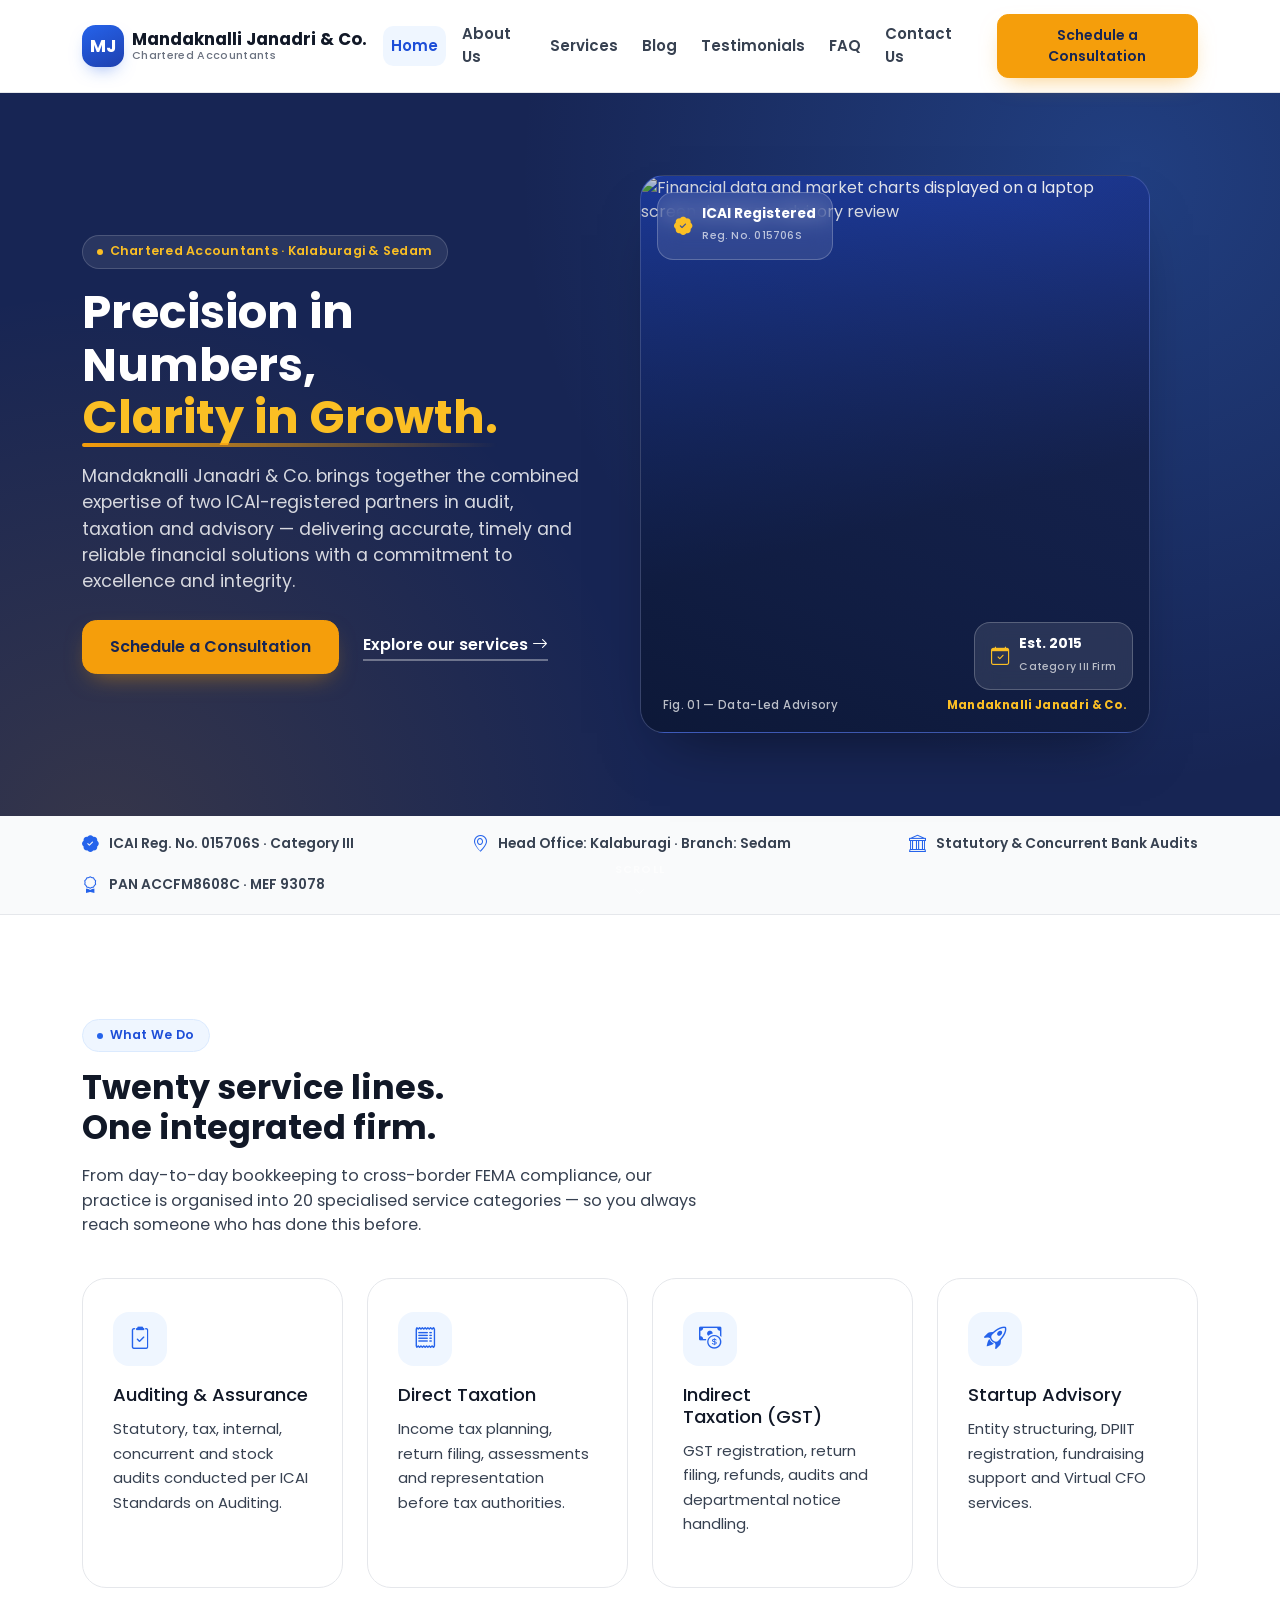
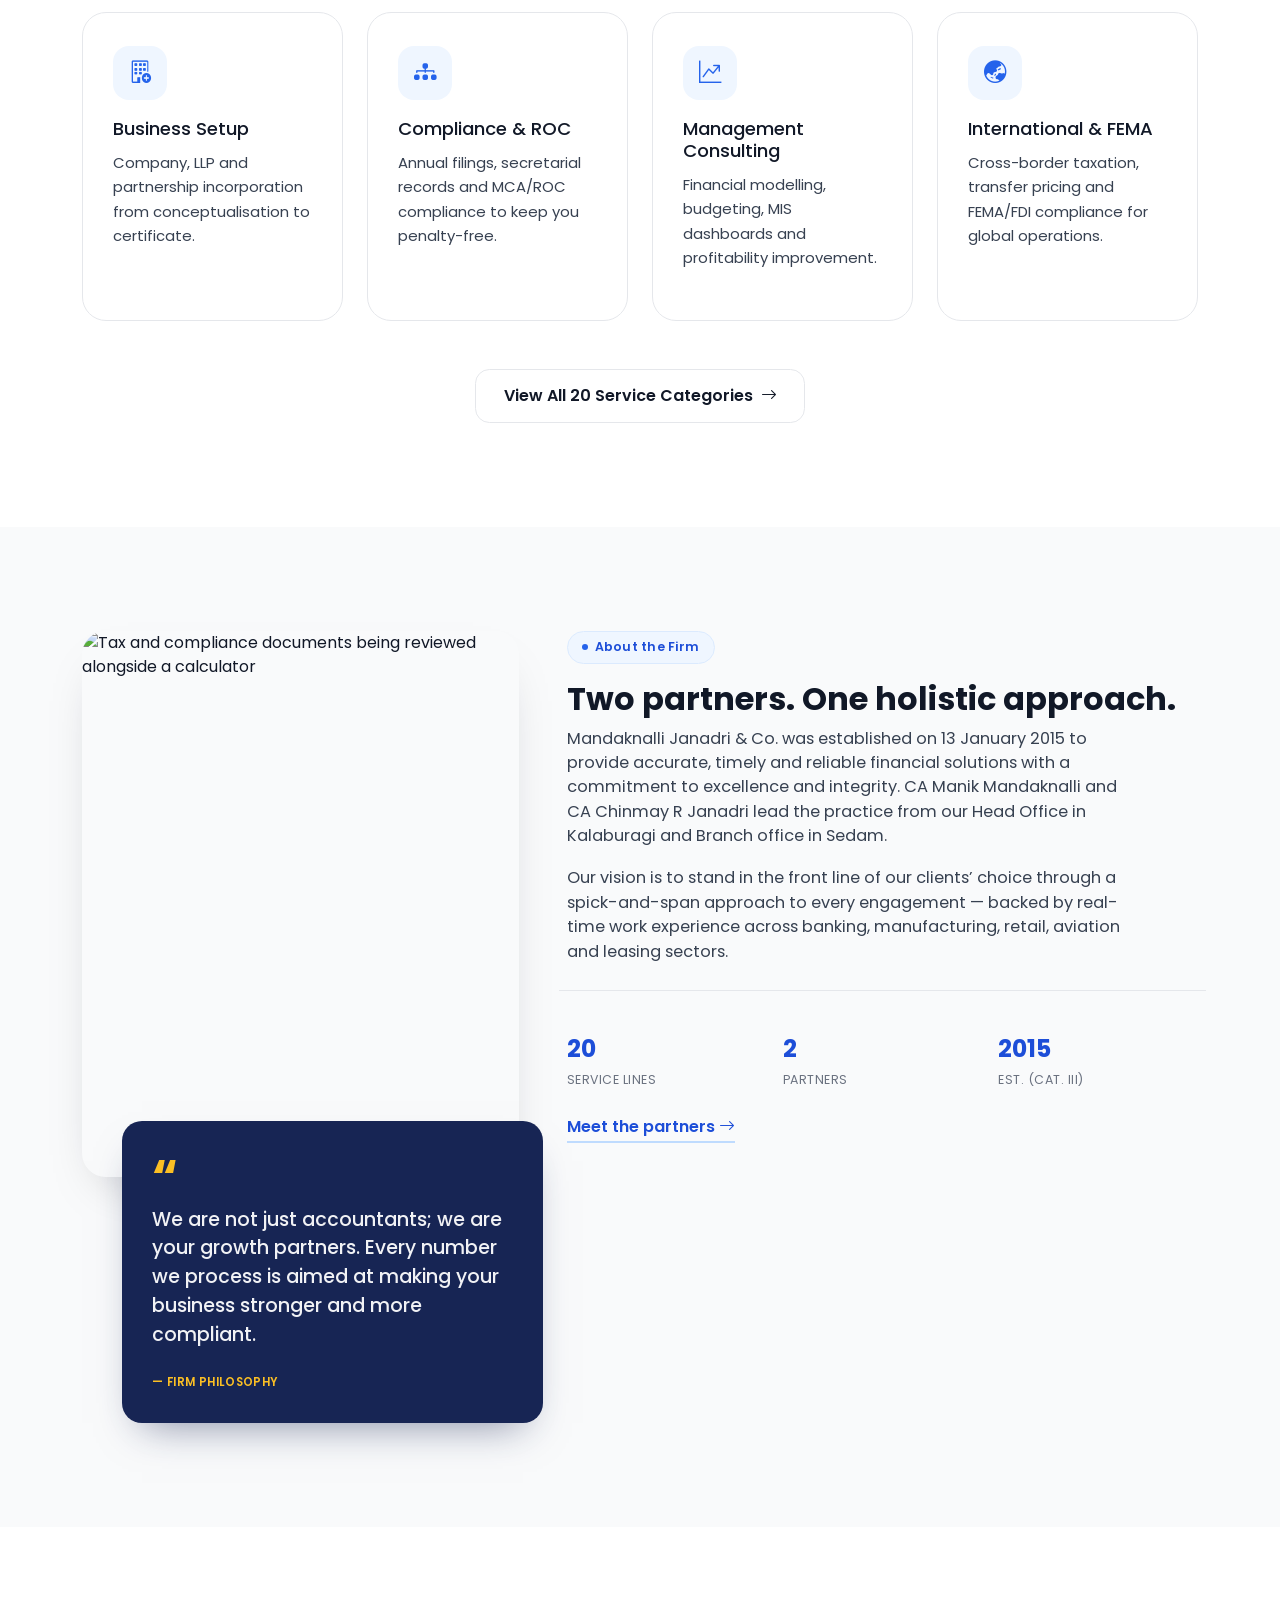
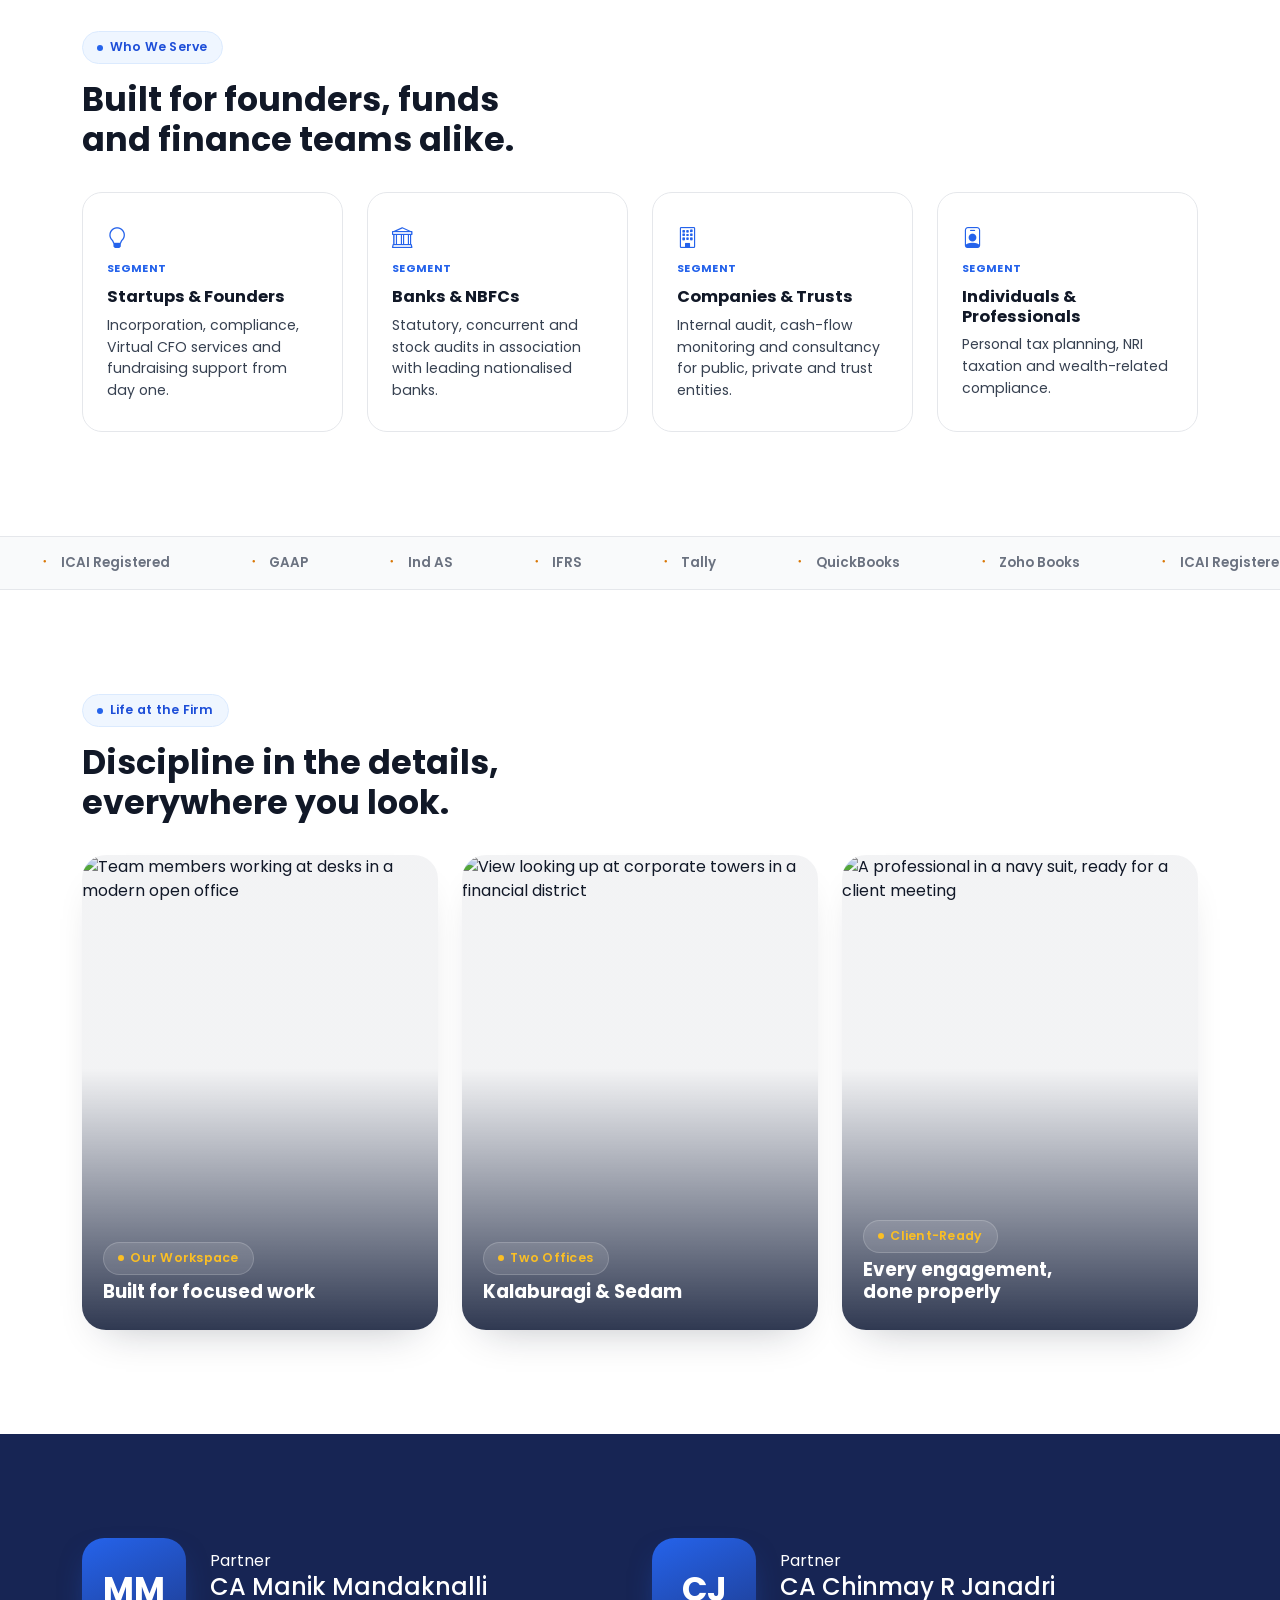
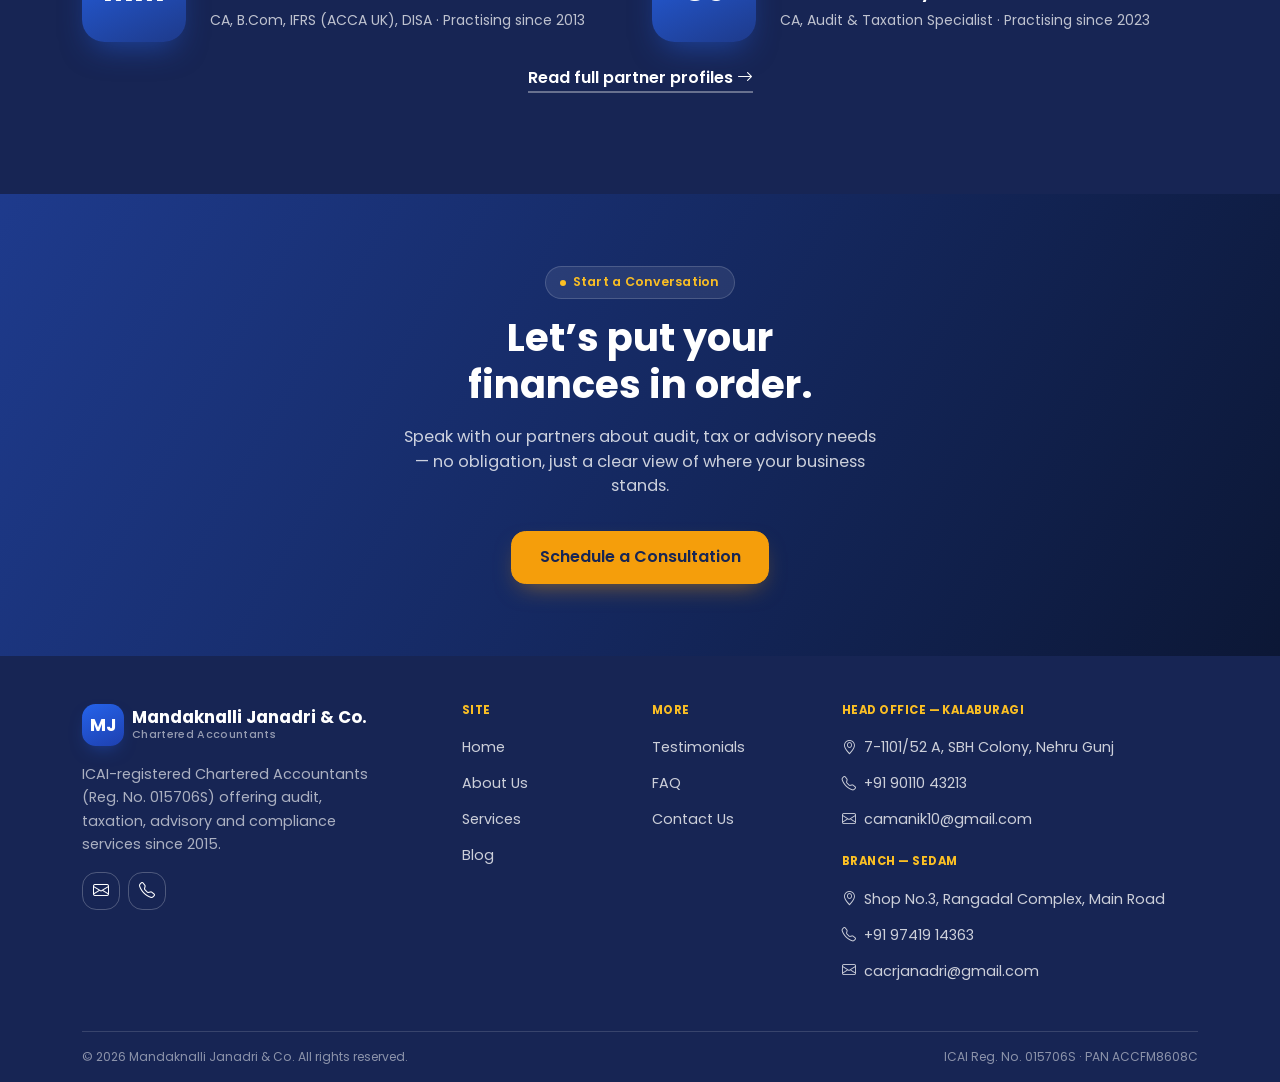
==== commit 848338da: "multiple page update" ====
--- a/index.html
+++ b/index.html
@@ -3,438 +3,24 @@
 <head>
 <meta charset="UTF-8" />
 <meta name="viewport" content="width=device-width, initial-scale=1.0" />
-<title>Chinmay Janadri &amp; Company | Chartered Accountants</title>
-<meta name="description" content="Chinmay Janadri &amp; Company — Chartered Accountants offering integrated audit, taxation, consulting and corporate governance solutions across India." />
-
-<!-- Bootstrap 5 + Bootstrap Icons (CDN) -->
+<title>Mandaknalli Janadri &amp; Co. | Chartered Accountants</title>
+<meta name="description" content="Mandaknalli Janadri &amp; Co. — ICAI-registered Chartered Accountants offering audit, taxation, advisory and compliance services from Kalaburagi and Sedam, Karnataka." />
 <link rel="stylesheet" href="https://cdn.jsdelivr.net/npm/bootstrap@5.3.3/dist/css/bootstrap.min.css">
 <link rel="stylesheet" href="https://cdn.jsdelivr.net/npm/bootstrap-icons@1.11.3/font/bootstrap-icons.css">
-
-<style>
-  /* ============================================================
-     THEME TOKENS — mapped onto Bootstrap's CSS variables so every
-     Bootstrap component (buttons, cards, navbar, forms) inherits
-     the brand palette automatically. Light palette lives on bare
-     :root; dark palette redefines the same tokens twice (system
-     preference + explicit toggle) so every viewer state resolves.
-     ============================================================ */
-  :root{
-    --navy-950:#0A2044;
-    --navy-900:#0F2A56;
-    --navy-800:#173769;
-    --navy-700:#25508F;
-    --gold-600:#A87A28;
-    --gold-500:#C29238;
-    --gold-400:#D9AD5C;
-    --gold-300:#E9CE9A;
-    --paper:#FAF9F5;
-    --surface:#FFFFFF;
-    --grey-100:#EFF1F5;
-    --grey-200:#E2E5EC;
-    --ink-900:#12172A;
-    --ink-700:#454C63;
-    --ink-500:#6B7288;
-    --line:#DCE0E9;
-
-    --font-display:'Iowan Old Style','Palatino Linotype','URW Palladio L','Book Antiqua', Georgia, 'Noto Serif', serif;
-    --font-body:-apple-system,'Segoe UI',Roboto,'Helvetica Neue',Arial,sans-serif;
-    --font-mono:'Consolas','SFMono-Regular',Menlo,'Liberation Mono',monospace;
-
-    /* Bootstrap variable overrides */
-    --bs-body-bg:var(--paper);
-    --bs-body-color:var(--ink-900);
-    --bs-body-font-family:var(--font-body);
-    --bs-border-color:var(--line);
-    --bs-primary:var(--navy-900);
-    --bs-primary-rgb:15,42,86;
-    --bs-link-color:var(--navy-900);
-    --bs-link-hover-color:var(--gold-600);
-    --bs-emphasis-color:var(--ink-900);
-    --bs-secondary-color:var(--ink-500);
-  }
-  @media (prefers-color-scheme: dark){
-    :root:not([data-theme="light"]){
-      --navy-950:#050D1C; --navy-900:#0A1B36; --navy-800:#122548; --navy-700:#1C3865;
-      --gold-600:#C79A42; --gold-500:#D9AD5C; --gold-400:#E4BD79; --gold-300:#F0D9A8;
-      --paper:#0B1424; --surface:#101E36; --grey-100:#0E1B32; --grey-200:#16294A;
-      --ink-900:#EEF1F8; --ink-700:#C2C9DC; --ink-500:#8D96B0; --line:#233457;
-      --bs-body-bg:var(--paper); --bs-body-color:var(--ink-900); --bs-border-color:var(--line);
-      --bs-primary:var(--gold-500); --bs-primary-rgb:217,173,92;
-      --bs-link-color:var(--gold-400); --bs-emphasis-color:var(--ink-900);
-    }
-  }
-  :root[data-theme="dark"]{
-    --navy-950:#050D1C; --navy-900:#0A1B36; --navy-800:#122548; --navy-700:#1C3865;
-    --gold-600:#C79A42; --gold-500:#D9AD5C; --gold-400:#E4BD79; --gold-300:#F0D9A8;
-    --paper:#0B1424; --surface:#101E36; --grey-100:#0E1B32; --grey-200:#16294A;
-    --ink-900:#EEF1F8; --ink-700:#C2C9DC; --ink-500:#8D96B0; --line:#233457;
-    --bs-body-bg:var(--paper); --bs-body-color:var(--ink-900); --bs-border-color:var(--line);
-    --bs-primary:var(--gold-500); --bs-primary-rgb:217,173,92;
-    --bs-link-color:var(--gold-400); --bs-emphasis-color:var(--ink-900);
-  }
-
-  /* ============================================================ BASE */
-  html{ scroll-behavior:smooth; }
-  @media (prefers-reduced-motion: reduce){
-    html{ scroll-behavior:auto; }
-    *,*::before,*::after{ animation-duration:.001ms !important; animation-iteration-count:1 !important; transition-duration:.001ms !important; scroll-behavior:auto !important; }
-  }
-  body{ background:var(--paper); color:var(--ink-900); }
-  a{ text-decoration:none; }
-  h1,h2,h3,h4,.font-serif{ font-family:var(--font-display); font-weight:600; text-wrap:balance; }
-  .font-mono{ font-family:var(--font-mono); }
-  ::selection{ background:var(--gold-400); color:var(--navy-950); }
-  :focus-visible{ outline:2px solid var(--gold-600); outline-offset:3px; }
-
-  .eyebrow{
-    font-family:var(--font-mono); font-size:.72rem; letter-spacing:.16em; text-transform:uppercase;
-    color:var(--gold-600); display:inline-flex; align-items:center; gap:.6em;
-  }
-  .eyebrow::before{ content:""; width:22px; height:1px; background:var(--gold-600); display:inline-block; }
-  .eyebrow-invert{ color:var(--gold-400); }
-  .eyebrow-invert::before{ background:var(--gold-400); }
-
-  .bg-surface{ background:var(--surface); }
-  .bg-soft{ background:var(--grey-100); }
-  .bg-navy{ background:var(--navy-950); color:var(--paper); }
-  .bg-navy .eyebrow{ color:var(--gold-400); }
-  .bg-navy .eyebrow::before{ background:var(--gold-400); }
-  .bg-navy h1, .bg-navy h2, .bg-navy h3, .bg-navy h4{ color:var(--paper); }
-  .text-muted-invert{ color:rgba(250,249,245,.72) !important; }
-  .text-gold{ color:var(--gold-500) !important; }
-
-  /* Buttons ------------------------------------------------------- */
-  .btn{ border-radius:2px; font-weight:600; padding:.85rem 1.6rem; }
-  .btn-sm{ padding:.6rem 1.15rem; }
-  .btn-gold{
-    background:var(--gold-500); border-color:var(--gold-500); color:var(--navy-950) !important;
-  }
-  .btn-gold:hover, .btn-gold:focus{ background:var(--gold-400); border-color:var(--gold-400); color:var(--navy-950) !important; transform:translateY(-1px); }
-  .btn-outline-invert{ border:1px solid rgba(250,249,245,.4); color:var(--paper); background:transparent; }
-  .btn-outline-invert:hover{ background:rgba(250,249,245,.1); color:var(--paper); }
-  .btn-outline-brand{ border:1px solid var(--line); color:var(--ink-900); background:transparent; }
-  .btn-outline-brand:hover{ border-color:var(--gold-600); color:var(--gold-600); }
-  .link-arrow{
-    font-weight:600; color:var(--paper); border-bottom:1px solid rgba(250,249,245,.35); padding-bottom:2px;
-  }
-  .link-arrow:hover{ color:var(--gold-400); border-color:var(--gold-400); }
-  .link-arrow i{ transition:transform .2s ease; }
-  .link-arrow:hover i{ transform:translateX(4px); }
-
-  /* Section rhythm -------------------------------------------------*/
-  .section-pad{ padding:6.5rem 0; }
-  @media (max-width:767.98px){ .section-pad{ padding:4rem 0; } }
-  .section-head{ max-width:640px; }
-  .section-head h2{ font-size:clamp(1.75rem,2.6vw,2.3rem); line-height:1.2; margin-top:1rem; }
-  .section-head p{ margin-top:1rem; color:var(--ink-700); font-size:1.02rem; }
-
-  /* ============================================================ NAVBAR */
-  .navbar-brand-mark{
-    width:40px; height:40px; border-radius:2px; flex:none;
-    background:linear-gradient(155deg, var(--navy-900), var(--navy-700));
-    border:1px solid var(--gold-600); color:var(--gold-400);
-    display:flex; align-items:center; justify-content:center;
-    font-family:var(--font-display); font-size:1.1rem; font-weight:600;
-  }
-  .navbar-brand-text{ line-height:1.15; }
-  .navbar-brand-text strong{ font-family:var(--font-display); font-size:1.05rem; color:var(--ink-900); }
-  .navbar-brand-text span{ display:block; font-family:var(--font-mono); font-size:.62rem; letter-spacing:.14em; text-transform:uppercase; color:var(--ink-500); margin-top:1px; }
-  .navbar{
-    background:color-mix(in srgb, var(--paper) 90%, transparent);
-    backdrop-filter:blur(10px);
-    border-bottom:1px solid var(--line);
-    padding-top:.85rem; padding-bottom:.85rem;
-  }
-  .navbar .nav-link{ color:var(--ink-700); font-weight:600; font-size:.92rem; padding:.5rem .9rem; }
-  .navbar .nav-link:hover, .navbar .nav-link.active{ color:var(--navy-900); }
-  :root[data-theme="dark"] .navbar .nav-link:hover{ color:var(--gold-400); }
-  .navbar-toggler{ border:1px solid var(--line); padding:.4rem .55rem; }
-  .navbar-toggler:focus{ box-shadow:0 0 0 .2rem rgba(194,146,56,.35); }
-  .navbar-toggler-icon{ filter:none; }
-
-  /* ============================================================ HERO */
-  .hero-section{
-    position:relative;
-    background-image:
-      radial-gradient(circle at 88% 12%, rgba(194,146,56,.12), transparent 45%),
-      radial-gradient(circle at 6% 92%, rgba(194,146,56,.08), transparent 40%);
-  }
-  .hero-grid{ padding-top:2.75rem; padding-bottom:2.75rem; }
-  @media (min-width:992px){
-    /* column layout: hero-grid grows to fill the fold and centers its own
-       content; trust-strip stays a normal full-width bar underneath it */
-    .hero-section{ display:flex; flex-direction:column; min-height:calc(100vh - 78px); min-height:calc(100dvh - 78px); }
-    .hero-grid{ flex:1 1 auto; display:flex; align-items:center; padding-top:1.5rem; padding-bottom:1.5rem; width:100%; }
-    .hero-grid > .row{ width:100%; }
-  }
-  .hero-copy h1{ font-size:clamp(2.2rem,3.6vw,3.3rem); line-height:1.14; margin:1.1rem 0 1.2rem; max-width:16ch; }
-  .hero-copy h1 em{ font-style:italic; color:var(--gold-400); position:relative; display:inline-block; }
-  .underline-accent{
-    position:absolute; left:0; bottom:-.08em; height:3px; width:100%;
-    background:linear-gradient(90deg, var(--gold-500), transparent);
-    transform:scaleX(0); transform-origin:left; animation:underlineIn 1s cubic-bezier(.2,.7,.2,1) 1.1s forwards;
-  }
-  @keyframes underlineIn{ to{ transform:scaleX(1); } }
-  .hero-copy .lede{ font-size:1.08rem; color:rgba(250,249,245,.8); max-width:46ch; margin-bottom:1.6rem; }
-
-  .hero-float-card{
-    position:absolute; z-index:2;
-    display:flex; align-items:center; gap:.65rem;
-    background:rgba(10,32,68,.6); backdrop-filter:blur(8px);
-    border:1px solid rgba(233,206,154,.35); border-radius:2px;
-    padding:.7rem .9rem;
-    animation:floatY 5.5s ease-in-out infinite;
-  }
-  .hero-float-card i{ color:var(--gold-400); font-size:1.15rem; }
-  .hero-float-card strong{ display:block; font-family:var(--font-display); font-style:italic; font-size:.86rem; color:var(--gold-300); line-height:1.2; }
-  .hero-float-card span{ font-family:var(--font-mono); font-size:.58rem; letter-spacing:.06em; text-transform:uppercase; color:rgba(250,249,245,.65); }
-  .hero-float-card.card-a{ top:1rem; left:1rem; animation-delay:0s; }
-  .hero-float-card.card-b{ bottom:2.6rem; right:1rem; animation-delay:1.6s; }
-  @keyframes floatY{ 0%,100%{ transform:translateY(0); } 50%{ transform:translateY(-9px); } }
-  @media (max-width:575.98px){ .hero-float-card{ display:none; } }
-
-  .hero-scroll-cue{
-    position:absolute; left:50%; bottom:.9rem; transform:translateX(-50%); z-index:2;
-    display:none; flex-direction:column; align-items:center; gap:.35rem;
-    color:rgba(250,249,245,.6); font-family:var(--font-mono); font-size:.62rem; letter-spacing:.15em; text-transform:uppercase;
-  }
-  .hero-scroll-cue:hover{ color:var(--gold-400); }
-  .hero-scroll-cue i{ animation:bounceDown 1.8s ease-in-out infinite; }
-  @keyframes bounceDown{ 0%,100%{ transform:translateY(0); opacity:.55; } 50%{ transform:translateY(6px); opacity:1; } }
-  @media (min-width:992px){ .hero-scroll-cue{ display:flex; } }
-
-  .hero-art{
-    position:relative; aspect-ratio:4/5; border-radius:2px; overflow:hidden;
-    background:linear-gradient(165deg, var(--navy-800), var(--navy-900) 60%);
-    border:1px solid rgba(233,206,154,.3);
-  }
-  @media (min-width:992px){
-    .hero-art{ aspect-ratio:auto; height:clamp(320px, 62vh, 560px); }
-  }
-  .hero-art img{
-    width:100%; height:100%; object-fit:cover; display:block;
-    animation:kenBurns 16s ease-in-out infinite alternate;
-  }
-  .hero-art-overlay{
-    position:absolute; inset:0;
-    background:linear-gradient(200deg, rgba(10,32,68,.15) 10%, rgba(5,13,26,.55) 75%, rgba(5,13,26,.85));
-  }
-  .hero-art-badge{
-    position:absolute; top:1.2rem; right:1.2rem;
-    display:flex; align-items:center; gap:.7rem;
-    background:rgba(10,32,68,.7); backdrop-filter:blur(6px);
-    border:1px solid rgba(233,206,154,.35); border-radius:2px;
-    padding:.7rem .95rem;
-  }
-  .hero-art-badge i{ color:var(--gold-400); font-size:1.3rem; }
-  .hero-art-badge strong{ display:block; font-family:var(--font-display); font-style:italic; font-size:.92rem; color:var(--gold-300); line-height:1.2; }
-  .hero-art-badge span{ font-family:var(--font-mono); font-size:.6rem; letter-spacing:.08em; text-transform:uppercase; color:rgba(250,249,245,.65); }
-  .hero-art-caption{
-    position:absolute; inset:auto 0 0 0; padding:1.1rem 1.35rem;
-    font-family:var(--font-mono); font-size:.66rem; letter-spacing:.1em; text-transform:uppercase;
-    color:rgba(250,249,245,.7); display:flex; justify-content:space-between;
-  }
-  .hero-art-caption strong{ color:var(--gold-400); }
-  @keyframes kenBurns{ from{ transform:scale(1); } to{ transform:scale(1.09); } }
-
-  /* Reveal-image variant — scale+fade for photography */
-  .reveal-img{ opacity:0; transform:scale(1.06); transition:opacity .9s ease, transform 1.1s cubic-bezier(.2,.7,.2,1); }
-  .reveal-img.in-view{ opacity:1; transform:scale(1); }
-
-  /* About: image with overlapping quote card */
-  .about-photo{ position:relative; border-radius:6px; overflow:hidden; aspect-ratio:4/5; }
-  .about-photo img{ width:100%; height:100%; object-fit:cover; display:block; transition:transform .6s ease; }
-  .about-photo:hover img{ transform:scale(1.05); }
-  .about-figure{
-    background:var(--navy-950); color:var(--paper); padding:2rem 1.9rem;
-    border-left:3px solid var(--gold-500); border-radius:0 6px 6px 0;
-  }
-  .about-figure-wrap{ position:relative; margin-top:-3.5rem; margin-right:-1.5rem; margin-left:2.5rem; z-index:2; }
-  @media (max-width:991.98px){ .about-figure-wrap{ margin-left:1rem; margin-right:1rem; } }
-
-  /* Gallery strip */
-  .gallery-card{ position:relative; border-radius:6px; overflow:hidden; aspect-ratio:3/4; }
-  .gallery-card img{ width:100%; height:100%; object-fit:cover; display:block; transition:transform .6s cubic-bezier(.2,.7,.2,1); }
-  .gallery-card:hover img{ transform:scale(1.08); }
-  .gallery-card::after{
-    content:""; position:absolute; inset:0;
-    background:linear-gradient(0deg, rgba(5,13,26,.82) 0%, rgba(5,13,26,.05) 55%);
-  }
-  .gallery-card .cap{
-    position:absolute; left:0; right:0; bottom:0; padding:1.2rem 1.3rem; z-index:1;
-    color:var(--paper);
-  }
-  .gallery-card .cap .eyebrow{ color:var(--gold-400); }
-  .gallery-card .cap .eyebrow::before{ background:var(--gold-400); }
-  .gallery-card .cap h4{ font-family:var(--font-display); font-style:italic; font-size:1.15rem; margin-top:.35rem; color:var(--paper); }
-
-  /* CTA band background photo */
-  .cta-band{ position:relative; overflow:hidden; }
-  .cta-band .cta-bg{
-    position:absolute; inset:0; z-index:0;
-    background-size:cover; background-position:center;
-    animation:kenBurns 20s ease-in-out infinite alternate;
-    filter:grayscale(35%);
-  }
-  .cta-band .cta-overlay{
-    position:absolute; inset:0; z-index:1;
-    background:linear-gradient(120deg, rgba(15,42,86,.94), rgba(5,13,26,.92));
-  }
-  .cta-band .container{ position:relative; z-index:2; }
-
-  /* Platform ticker */
-  .ticker{ overflow:hidden; border-top:1px solid var(--line); border-bottom:1px solid var(--line); background:var(--grey-100); }
-  .ticker-track{ display:flex; width:max-content; animation:tickerScroll 26s linear infinite; }
-  .ticker:hover .ticker-track{ animation-play-state:paused; }
-  .ticker-item{
-    display:flex; align-items:center; gap:.6rem; padding:1rem 2.4rem;
-    font-family:var(--font-mono); font-size:.82rem; letter-spacing:.06em; color:var(--ink-500); white-space:nowrap;
-  }
-  .ticker-item i{ color:var(--gold-600); }
-  @keyframes tickerScroll{ from{ transform:translateX(0); } to{ transform:translateX(-50%); } }
-
-  /* Navbar scroll state */
-  .navbar{ transition:box-shadow .25s ease, padding .25s ease; }
-  .navbar.is-scrolled{ box-shadow:0 6px 24px -14px rgba(10,32,68,.35); padding-top:.55rem; padding-bottom:.55rem; }
-
-  .trust-strip{ background:var(--grey-100); border-bottom:1px solid var(--line); }
-  .trust-item{ display:flex; align-items:center; gap:.6rem; font-size:.86rem; color:var(--ink-700); font-weight:600; }
-  .trust-item i{ color:var(--gold-600); font-size:1.05rem; }
-
-  /* ============================================================ SERVICE CARDS */
-  .service-card{
-    border:1px solid var(--line); border-radius:6px; background:var(--surface);
-    padding:2.1rem 1.9rem; height:100%;
-    transition:transform .22s ease, box-shadow .22s ease, border-color .22s ease;
-  }
-  .service-card:hover{ transform:translateY(-6px); box-shadow:0 18px 34px -18px rgba(10,32,68,.28); border-color:var(--gold-500); }
-  .service-icon-badge{
-    width:52px; height:52px; border-radius:50%;
-    display:flex; align-items:center; justify-content:center;
-    background:color-mix(in srgb, var(--gold-500) 14%, transparent);
-    color:var(--gold-600); font-size:1.4rem; margin-bottom:1.1rem;
-  }
-  .service-index{ font-family:var(--font-mono); font-size:.7rem; color:var(--ink-500); letter-spacing:.08em; }
-  .service-card h3{ font-size:1.12rem; margin:.4rem 0 .7rem; }
-  .service-card p{ color:var(--ink-700); font-size:.93rem; line-height:1.65; }
-  .chip{
-    font-family:var(--font-mono); font-size:.68rem; letter-spacing:.02em;
-    padding:.3rem .6rem; border:1px solid var(--line); color:var(--ink-500);
-    border-radius:20px; transition:border-color .15s ease, color .15s ease; display:inline-block;
-  }
-  .service-card:hover .chip{ border-color:var(--gold-500); color:var(--gold-600); }
-
-  /* ============================================================ ABOUT */
-  .about-figure .quote-mark{ font-family:var(--font-display); font-size:3rem; color:var(--gold-400); line-height:1; font-style:italic; margin-bottom:.3rem; }
-  .about-figure p{ font-family:var(--font-display); font-style:italic; font-size:1.24rem; line-height:1.5; color:rgba(250,249,245,.94); }
-  .about-figure footer{ margin-top:1.5rem; font-family:var(--font-mono); font-size:.72rem; letter-spacing:.1em; text-transform:uppercase; color:var(--gold-300); }
-  .about-body p{ color:var(--ink-700); font-size:1.02rem; margin-bottom:1.1rem; max-width:56ch; }
-  .about-stats{ margin-top:1.6rem; padding-top:1.5rem; border-top:1px solid var(--line); }
-  .about-stats strong{ display:block; font-family:var(--font-mono); font-size:1.4rem; color:var(--navy-900); font-variant-numeric:tabular-nums; }
-  :root[data-theme="dark"] .about-stats strong{ color:var(--gold-400); }
-  .about-stats span{ font-size:.76rem; color:var(--ink-500); text-transform:uppercase; letter-spacing:.06em; }
-
-  /* ============================================================ SEGMENTS */
-  .segment-card{ border:1px solid var(--line); border-radius:6px; padding:1.8rem 1.5rem; height:100%; transition:transform .2s ease, border-color .2s ease; }
-  .segment-card:hover{ transform:translateY(-4px); border-color:var(--gold-500); }
-  .segment-card i{ font-size:1.3rem; color:var(--gold-600); }
-  .segment-card .tag{ font-family:var(--font-mono); font-size:.66rem; letter-spacing:.08em; text-transform:uppercase; color:var(--gold-600); }
-  .segment-card h4{ font-family:var(--font-body); font-weight:700; font-size:1.02rem; margin:.6rem 0 .5rem; }
-  .segment-card p{ font-size:.88rem; color:var(--ink-700); line-height:1.55; margin:0; }
-
-  /* ============================================================ LEADERSHIP */
-  .leader-mark{
-    width:104px; height:104px; border:1px solid var(--gold-500); flex:none;
-    display:flex; align-items:center; justify-content:center;
-    font-family:var(--font-display); font-size:2.1rem; color:var(--gold-400);
-  }
-  .leadership .role{ font-family:var(--font-mono); font-size:.72rem; letter-spacing:.1em; text-transform:uppercase; color:var(--gold-400); display:block; margin:.4rem 0 .7rem; }
-  .leadership p{ color:rgba(250,249,245,.78); max-width:60ch; font-size:.98rem; }
-
-  /* ============================================================ CTA BAND */
-  .cta-band{ background:linear-gradient(120deg, var(--navy-900), var(--navy-950)); }
-  .cta-band h2{ font-size:clamp(1.8rem,3vw,2.5rem); max-width:20ch; margin:0 auto; }
-  .cta-band p{ color:rgba(250,249,245,.74); margin:1.1rem auto 2rem; max-width:48ch; font-size:1.02rem; }
-
-  /* ============================================================ CONTACT */
-  .contact-panel{ border:1px solid var(--line); border-radius:6px; padding:2.6rem; height:100%; }
-  .contact-panel.dark{ background:var(--navy-950); color:var(--paper); border-color:var(--navy-800); }
-  .contact-panel h3{ font-size:1.35rem; margin-bottom:.4rem; }
-  .contact-panel.dark h3{ color:var(--paper); }
-  .contact-panel .sub{ color:var(--ink-500); font-size:.92rem; margin-bottom:1.8rem; }
-  .contact-panel.dark .sub{ color:rgba(250,249,245,.62); }
-  .contact-row{ display:flex; gap:1rem; align-items:flex-start; margin-bottom:1.35rem; }
-  .contact-row i{ font-size:1.2rem; color:var(--gold-500); margin-top:.15rem; flex:none; width:22px; }
-  .contact-row .label{ font-family:var(--font-mono); font-size:.66rem; letter-spacing:.08em; text-transform:uppercase; color:var(--ink-500); margin-bottom:.2rem; }
-  .contact-panel.dark .contact-row .label{ color:rgba(250,249,245,.55); }
-  .contact-row a, .contact-row .val{ font-size:1rem; font-weight:600; color:var(--ink-900); }
-  .contact-panel.dark .contact-row a, .contact-panel.dark .contact-row .val{ color:var(--paper); }
-  .contact-row a:hover{ color:var(--gold-500); }
-  .form-control{ background:var(--surface); color:var(--ink-900); border-color:var(--line); border-radius:2px; padding:.7rem .9rem; }
-  .form-control:focus{ border-color:var(--gold-500); box-shadow:0 0 0 .2rem rgba(194,146,56,.18); background:var(--surface); color:var(--ink-900); }
-  .form-label{ font-family:var(--font-mono); font-size:.66rem; letter-spacing:.08em; text-transform:uppercase; color:var(--ink-500); }
-
-  /* ============================================================ FOOTER */
-  footer.site{ background:var(--navy-950); color:rgba(250,249,245,.82); }
-  footer.site .navbar-brand-text strong{ color:var(--paper); }
-  footer.site .navbar-brand-text span{ color:rgba(250,249,245,.55); }
-  footer.site p.lead-text{ margin-top:1.1rem; font-size:.9rem; color:rgba(250,249,245,.64); max-width:34ch; line-height:1.6; }
-  .footer-social a{
-    width:36px; height:36px; border:1px solid rgba(250,249,245,.28); border-radius:50%;
-    display:flex; align-items:center; justify-content:center; color:var(--paper); transition:border-color .2s ease, color .2s ease;
-  }
-  .footer-social a:hover{ border-color:var(--gold-500); color:var(--gold-400); }
-  footer.site h5{ font-family:var(--font-mono); font-size:.7rem; letter-spacing:.1em; text-transform:uppercase; color:var(--gold-400); margin-bottom:1.1rem; }
-  footer.site ul{ list-style:none; padding:0; margin:0; display:flex; flex-direction:column; gap:.75rem; }
-  footer.site ul a, footer.site ul span{ font-size:.9rem; color:rgba(250,249,245,.78); }
-  footer.site ul a:hover{ color:var(--gold-400); }
-  .footer-bottom{ border-top:1px solid rgba(250,249,245,.14); font-family:var(--font-mono); font-size:.72rem; color:rgba(250,249,245,.5); }
-
-  /* ============================================================ SCROLL REVEAL */
-  .reveal{ opacity:0; transform:translateY(28px); transition:opacity .7s cubic-bezier(.2,.7,.2,1), transform .7s cubic-bezier(.2,.7,.2,1); }
-  .reveal.in-view{ opacity:1; transform:translateY(0); }
-  /* --stagger-i is set inline on each grid cell and inherits down to the
-     card/photo inside it, so cards in the same row fade in staggered rather
-     than as one block */
-  .service-card.reveal, .segment-card.reveal, .gallery-card.reveal-img{
-    transition-delay:calc(var(--stagger-i, 0) * 90ms);
-  }
-
-  /* Hero load-in sequence */
-  .hero-anim > *{ opacity:0; transform:translateY(16px); animation:heroIn .8s cubic-bezier(.2,.7,.2,1) forwards; }
-  .hero-anim > *:nth-child(1){ animation-delay:.05s; }
-  .hero-anim > *:nth-child(2){ animation-delay:.18s; }
-  .hero-anim > *:nth-child(3){ animation-delay:.32s; }
-  .hero-anim > *:nth-child(4){ animation-delay:.46s; }
-  .hero-anim > *:nth-child(5){ animation-delay:.6s; }
-  @keyframes heroIn{ to{ opacity:1; transform:translateY(0); } }
-  .hero-art{ opacity:0; animation:heroArtIn 1s cubic-bezier(.2,.7,.2,1) .3s forwards; }
-  @keyframes heroArtIn{ from{ opacity:0; transform:translateX(18px) scale(.98); } to{ opacity:1; transform:translateX(0) scale(1); } }
-
-  /* Animated counter */
-  .count-up{ font-variant-numeric:tabular-nums; }
-
-  /* Sticky mobile CTA */
-  .mobile-cta-bar{
-    position:fixed; left:0; right:0; bottom:0; z-index:60;
-    display:none; gap:.6rem; padding:.7rem .9rem;
-    background:var(--surface); border-top:1px solid var(--line);
-    box-shadow:0 -8px 22px -12px rgba(10,32,68,.25);
-  }
-  @media (max-width:767.98px){ .mobile-cta-bar{ display:flex; } body{ padding-bottom:64px; } }
-
-  @media (max-width:991.98px){ .hero-art{ aspect-ratio:16/9; margin-bottom:2rem; } }
-</style>
+<link rel="preconnect" href="https://fonts.googleapis.com">
+<link rel="preconnect" href="https://fonts.gstatic.com" crossorigin>
+<link href="https://fonts.googleapis.com/css2?family=Poppins:wght@300;400;500;600;700&display=swap" rel="stylesheet">
+<link rel="stylesheet" href="assets/style.css">
 </head>
 <body>
 
   <!-- ============================================================ NAVBAR -->
   <nav class="navbar navbar-expand-lg sticky-top" aria-label="Primary">
     <div class="container">
-      <a class="navbar-brand d-flex align-items-center gap-2" href="#top">
-        <span class="navbar-brand-mark">CJ</span>
+      <a class="navbar-brand d-flex align-items-center gap-2" href="index.html">
+        <span class="navbar-brand-mark">MJ</span>
         <span class="navbar-brand-text">
-          <strong class="d-block">Chinmay Janadri &amp; Co.</strong>
+          <strong class="d-block">Mandaknalli Janadri &amp; Co.</strong>
           <span>Chartered Accountants</span>
         </span>
       </a>
@@ -443,13 +29,15 @@
       </button>
       <div class="collapse navbar-collapse" id="mainNav">
         <ul class="navbar-nav ms-auto align-items-lg-center gap-lg-2">
-          <li class="nav-item"><a class="nav-link" href="#top">Home</a></li>
-          <li class="nav-item"><a class="nav-link" href="#about">About</a></li>
-          <li class="nav-item"><a class="nav-link" href="#services">Services</a></li>
-          <li class="nav-item"><a class="nav-link" href="#segments">Who We Serve</a></li>
-          <li class="nav-item"><a class="nav-link" href="#contact">Contact</a></li>
+          <li class="nav-item"><a class="nav-link" href="index.html">Home</a></li>
+          <li class="nav-item"><a class="nav-link" href="about.html">About Us</a></li>
+          <li class="nav-item"><a class="nav-link" href="services.html">Services</a></li>
+          <li class="nav-item"><a class="nav-link" href="blog.html">Blog</a></li>
+          <li class="nav-item"><a class="nav-link" href="testimonials.html">Testimonials</a></li>
+          <li class="nav-item"><a class="nav-link" href="faq.html">FAQ</a></li>
+          <li class="nav-item"><a class="nav-link" href="contact.html">Contact Us</a></li>
           <li class="nav-item ms-lg-3 mt-2 mt-lg-0">
-            <a class="btn btn-gold btn-sm w-100" href="#contact">Schedule a Consultation</a>
+            <a class="btn btn-gold btn-sm w-100" href="contact.html">Schedule a Consultation</a>
           </li>
         </ul>
       </div>
@@ -462,16 +50,16 @@
       <div class="container hero-grid">
         <div class="row align-items-center g-5">
           <div class="col-lg-6 hero-copy hero-anim">
-            <span class="eyebrow eyebrow-invert">Chartered Accountants &middot; India</span>
-            <h1>Financial clarity,<br /><em>built on&nbsp;integrity<span class="underline-accent"></span>.</em></h1>
+            <span class="eyebrow eyebrow-invert">Chartered Accountants &middot; Kalaburagi &amp; Sedam</span>
+            <h1>Precision in Numbers,<br /><em>Clarity in&nbsp;Growth<span class="underline-accent"></span>.</em></h1>
             <p class="lede">
-              Chinmay Janadri &amp; Company delivers integrated audit, taxation, consulting and
-              governance solutions under one roof — so founders, enterprises and investors get
-              holistic advice instead of fragmented expertise.
+              Mandaknalli Janadri &amp; Co. brings together the combined expertise of two ICAI-registered
+              partners in audit, taxation and advisory — delivering accurate, timely and reliable
+              financial solutions with a commitment to excellence and integrity.
             </p>
             <div class="d-flex align-items-center gap-4 flex-wrap">
-              <a class="btn btn-gold" href="#contact">Schedule a Consultation</a>
-              <a class="link-arrow" href="#services">Explore our services <i class="bi bi-arrow-right"></i></a>
+              <a class="btn btn-gold" href="contact.html">Schedule a Consultation</a>
+              <a class="link-arrow" href="services.html">Explore our services <i class="bi bi-arrow-right"></i></a>
             </div>
           </div>
 
@@ -482,15 +70,15 @@
               <div class="hero-art-overlay"></div>
               <div class="hero-float-card card-a">
                 <i class="bi bi-patch-check-fill"></i>
-                <div><strong>ICAI Registered</strong><span>Chartered Accountants</span></div>
+                <div><strong>ICAI Registered</strong><span>Reg. No. 015706S</span></div>
               </div>
               <div class="hero-float-card card-b">
-                <i class="bi bi-globe-asia-australia"></i>
-                <div><strong>Pan-India</strong><span>Startups to PE/VC firms</span></div>
+                <i class="bi bi-calendar-check"></i>
+                <div><strong>Est. 2015</strong><span>Category&nbsp;III Firm</span></div>
               </div>
               <div class="hero-art-caption">
                 <span>Fig. 01 &mdash; Data-Led Advisory</span>
-                <strong>Chinmay Janadri &amp; Co.</strong>
+                <strong>Mandaknalli Janadri &amp; Co.</strong>
               </div>
             </div>
           </div>
@@ -504,10 +92,10 @@
 
       <div class="trust-strip">
         <div class="container d-flex flex-wrap justify-content-between align-items-center gap-3 py-3">
-          <div class="trust-item"><i class="bi bi-patch-check-fill"></i>Institute of Chartered Accountants of India</div>
-          <div class="trust-item"><i class="bi bi-file-earmark-bar-graph"></i>Statutory, Internal &amp; US GAAP / IFRS Audits</div>
-          <div class="trust-item"><i class="bi bi-rocket-takeoff"></i>Startup, PE &amp; Foreign Enterprise Advisory</div>
-          <div class="trust-item"><i class="bi bi-diagram-3"></i>Zoho &middot; NetSuite &middot; Xero &middot; Tableau Integration</div>
+          <div class="trust-item"><i class="bi bi-patch-check-fill"></i>ICAI Reg. No. 015706S &middot; Category III</div>
+          <div class="trust-item"><i class="bi bi-geo-alt"></i>Head Office: Kalaburagi &middot; Branch: Sedam</div>
+          <div class="trust-item"><i class="bi bi-bank"></i>Statutory &amp; Concurrent Bank Audits</div>
+          <div class="trust-item"><i class="bi bi-award"></i>PAN ACCFM8608C &middot; MEF 93078</div>
         </div>
       </div>
     </section>
@@ -517,88 +105,77 @@
       <div class="container">
         <div class="section-head reveal">
           <span class="eyebrow">What We Do</span>
-          <h2>Six practices. One integrated firm.</h2>
-          <p>Rather than isolated specialists, we bring audit, tax, consulting and compliance
-            together — so every engagement is informed by the full picture of your business.</p>
+          <h2>Twenty service lines. One integrated firm.</h2>
+          <p>From day-to-day bookkeeping to cross-border FEMA compliance, our practice is organised
+            into 20 specialised service categories — so you always reach someone who has done this before.</p>
         </div>
 
         <div class="row g-4 mt-2">
-          <div class="col-md-6 col-lg-4" style="--stagger-i:0">
+          <div class="col-md-6 col-lg-3" style="--stagger-i:0">
             <article class="service-card reveal">
               <div class="service-icon-badge"><i class="bi bi-clipboard2-check"></i></div>
-              <span class="service-index">01 &middot; Audit &amp; Assurance</span>
-              <h3>Audit &amp; Assurance</h3>
-              <p>A comprehensive range of audit and assurance services, delivering independent and unbiased opinions on the accuracy and completeness of financial statements — backed by decades of partner experience and industry domain expertise.</p>
-              <div class="d-flex flex-wrap gap-2 mt-2">
-                <span class="chip">Statutory Audit</span><span class="chip">Internal Audit</span><span class="chip">US GAAP &middot; IFRS &middot; Ind-AS</span><span class="chip">Risk &amp; Governance Review</span>
-              </div>
-            </article>
-          </div>
-
-          <div class="col-md-6 col-lg-4" style="--stagger-i:1">
+              <h3 class="h5">Auditing &amp; Assurance</h3>
+              <p>Statutory, tax, internal, concurrent and stock audits conducted per ICAI Standards on Auditing.</p>
+            </article>
+          </div>
+          <div class="col-md-6 col-lg-3" style="--stagger-i:1">
+            <article class="service-card reveal">
+              <div class="service-icon-badge"><i class="bi bi-receipt"></i></div>
+              <h3 class="h5">Direct Taxation</h3>
+              <p>Income tax planning, return filing, assessments and representation before tax authorities.</p>
+            </article>
+          </div>
+          <div class="col-md-6 col-lg-3" style="--stagger-i:2">
             <article class="service-card reveal">
               <div class="service-icon-badge"><i class="bi bi-cash-coin"></i></div>
-              <span class="service-index">02 &middot; Taxation &amp; Regulatory</span>
-              <h3>Taxation &amp; Regulatory</h3>
-              <p>We understand the evolving nature of taxation in India and globally, providing customised solutions for each client&rsquo;s unique tax needs — including specialised planning for high-net-worth individuals.</p>
-              <div class="d-flex flex-wrap gap-2 mt-2">
-                <span class="chip">Corporate Tax</span><span class="chip">Transfer Pricing</span><span class="chip">Indirect Tax</span><span class="chip">M&amp;A Tax</span><span class="chip">Global Mobility</span><span class="chip">Succession Planning</span>
-              </div>
-            </article>
-          </div>
-
-          <div class="col-md-6 col-lg-4" style="--stagger-i:2">
+              <h3 class="h5">Indirect Taxation (GST)</h3>
+              <p>GST registration, return filing, refunds, audits and departmental notice handling.</p>
+            </article>
+          </div>
+          <div class="col-md-6 col-lg-3" style="--stagger-i:3">
+            <article class="service-card reveal">
+              <div class="service-icon-badge"><i class="bi bi-rocket-takeoff"></i></div>
+              <h3 class="h5">Startup Advisory</h3>
+              <p>Entity structuring, DPIIT registration, fundraising support and Virtual CFO services.</p>
+            </article>
+          </div>
+          <div class="col-md-6 col-lg-3" style="--stagger-i:4">
+            <article class="service-card reveal">
+              <div class="service-icon-badge"><i class="bi bi-building-add"></i></div>
+              <h3 class="h5">Business Setup</h3>
+              <p>Company, LLP and partnership incorporation from conceptualisation to certificate.</p>
+            </article>
+          </div>
+          <div class="col-md-6 col-lg-3" style="--stagger-i:5">
+            <article class="service-card reveal">
+              <div class="service-icon-badge"><i class="bi bi-diagram-3-fill"></i></div>
+              <h3 class="h5">Compliance &amp; ROC</h3>
+              <p>Annual filings, secretarial records and MCA/ROC compliance to keep you penalty-free.</p>
+            </article>
+          </div>
+          <div class="col-md-6 col-lg-3" style="--stagger-i:6">
             <article class="service-card reveal">
               <div class="service-icon-badge"><i class="bi bi-graph-up-arrow"></i></div>
-              <span class="service-index">03 &middot; Consulting Services</span>
-              <h3>Consulting Services</h3>
-              <p>In today&rsquo;s ever-evolving business landscape, companies need a dynamic support partner focused on the numbers — valuations, compliance and diligence — through every stage of growth or transaction.</p>
-              <div class="d-flex flex-wrap gap-2 mt-2">
-                <span class="chip">M&amp;A Advisory</span><span class="chip">Business Valuation</span><span class="chip">Corporate Finance</span><span class="chip">Due Diligence</span><span class="chip">Deal Structuring</span><span class="chip">Strategic CFO Services</span>
-              </div>
-            </article>
-          </div>
-
-          <div class="col-md-6 col-lg-4" style="--stagger-i:3">
-            <article class="service-card reveal">
-              <div class="service-icon-badge"><i class="bi bi-diagram-3-fill"></i></div>
-              <span class="service-index">04 &middot; Business Solutions</span>
-              <h3>Business Solutions</h3>
-              <p>To maintain market leadership, businesses need to consolidate their technology platforms. We integrate and validate the tools that run your finance, HR, CRM and inventory functions.</p>
-              <div class="d-flex flex-wrap gap-2 mt-2">
-                <span class="chip">Zoho</span><span class="chip">Navision</span><span class="chip">NetSuite</span><span class="chip">Xero</span><span class="chip">Tableau</span>
-              </div>
-            </article>
-          </div>
-
-          <div class="col-md-6 col-lg-4" style="--stagger-i:4">
-            <article class="service-card reveal">
-              <div class="service-icon-badge"><i class="bi bi-bank"></i></div>
-              <span class="service-index">05 &middot; Corporate Governance</span>
-              <h3>Corporate Governance &amp; Secretarial</h3>
-              <p>Our corporate practice specialises in transactional and advisory services for day-to-day operations — corporate law compliance, FEMA regulations, NCLT representation and IBC services.</p>
-              <div class="d-flex flex-wrap gap-2 mt-2">
-                <span class="chip">FEMA Compliance</span><span class="chip">NCLT Representation</span><span class="chip">IBC Services</span><span class="chip">Company Secretarial</span>
-              </div>
-            </article>
-          </div>
-
-          <div class="col-md-6 col-lg-4" style="--stagger-i:5">
-            <article class="service-card reveal">
-              <div class="service-icon-badge"><i class="bi bi-journal-text"></i></div>
-              <span class="service-index">06 &middot; Accounting Solutions</span>
-              <h3>Corporate Accounting Solutions</h3>
-              <p>A comprehensive, end-to-end accounting and compliance service for funded start-ups, foreign companies and PE/VC-backed enterprises — including nominee directorship services.</p>
-              <div class="d-flex flex-wrap gap-2 mt-2">
-                <span class="chip">Startup Accounting</span><span class="chip">Foreign Entities</span><span class="chip">PE/VC Reporting</span><span class="chip">Nominee Directorship</span>
-              </div>
-            </article>
-          </div>
-        </div>
-      </div>
-    </section>
-
-    <!-- ============================================================ ABOUT -->
+              <h3 class="h5">Management Consulting</h3>
+              <p>Financial modelling, budgeting, MIS dashboards and profitability improvement.</p>
+            </article>
+          </div>
+          <div class="col-md-6 col-lg-3" style="--stagger-i:7">
+            <article class="service-card reveal">
+              <div class="service-icon-badge"><i class="bi bi-globe-asia-australia"></i></div>
+              <h3 class="h5">International &amp; FEMA</h3>
+              <p>Cross-border taxation, transfer pricing and FEMA/FDI compliance for global operations.</p>
+            </article>
+          </div>
+        </div>
+
+        <div class="text-center mt-5 reveal">
+          <a class="btn btn-outline-brand" href="services.html">View All 20 Service Categories <i class="bi bi-arrow-right ms-1"></i></a>
+        </div>
+      </div>
+    </section>
+
+    <!-- ============================================================ ABOUT TEASER -->
     <section class="section-pad bg-soft" id="about">
       <div class="container">
         <div class="row g-5 align-items-start">
@@ -610,39 +187,33 @@
             <div class="about-figure-wrap">
               <div class="about-figure">
                 <div class="quote-mark">&ldquo;</div>
-                <p>A huge vacuum in the Indian professional services sector — firms with expertise
-                  in independent domains, but without a holistic approach to a client&rsquo;s business.</p>
-                <footer>— Why the Firm Was Built</footer>
+                <p>We are not just accountants; we are your growth partners. Every number we process
+                  is aimed at making your business stronger and more compliant.</p>
+                <footer>— Firm Philosophy</footer>
               </div>
             </div>
           </div>
 
           <div class="col-lg-7 about-body reveal">
             <span class="eyebrow">About the Firm</span>
-            <h2 class="mt-3">A single point of accountability for complex businesses.</h2>
+            <h2 class="mt-3">Two partners. One holistic approach.</h2>
             <p>
-              We are Chartered Accountants with a team of qualified and motivated professionals,
-              offering integrated, one-stop services across audit, management advisory, taxation
-              consultation and transaction advisory work.
+              Mandaknalli Janadri &amp; Co. was established on 13 January 2015 to provide accurate,
+              timely and reliable financial solutions with a commitment to excellence and integrity.
+              CA Manik Mandaknalli and CA Chinmay R Janadri lead the practice from our Head Office in
+              Kalaburagi and Branch office in Sedam.
             </p>
             <p>
-              Our founding partner recognised a huge vacuum in the Indian professional services
-              sector — firms with deep expertise in independent domains, but without a holistic
-              approach to a client&rsquo;s business. Chinmay Janadri &amp; Company was built to fill
-              that vacuum: to provide an integrated solution to a client&rsquo;s business rather than
-              advice given in isolation.
-            </p>
-            <p>
-              Every engagement is guided by that same purpose — enhancing our clients&rsquo;
-              organisational and economic well-being through timely, value-adding, and technically
-              sound services in direct taxation, GST, corporate law, statutory audit and regulatory
-              compliance.
+              Our vision is to stand in the front line of our clients&rsquo; choice through a spick-and-span
+              approach to every engagement — backed by real-time work experience across banking, manufacturing,
+              retail, aviation and leasing sectors.
             </p>
             <div class="row about-stats g-3">
-              <div class="col-4"><strong class="count-up" data-count-to="6" data-count-pad="2">00</strong><span>Integrated Practices</span></div>
-              <div class="col-4"><strong>ICAI</strong><span>Registered Firm</span></div>
-              <div class="col-4"><strong>PAN&nbsp;IN</strong><span>Advisory Reach</span></div>
-            </div>
+              <div class="col-4"><strong class="count-up" data-count-to="20" data-count-pad="2">00</strong><span>Service Lines</span></div>
+              <div class="col-4"><strong>2</strong><span>Partners</span></div>
+              <div class="col-4"><strong>2015</strong><span>Est. (Cat.&nbsp;III)</span></div>
+            </div>
+            <a class="link-arrow dark mt-4 d-inline-block" href="about.html">Meet the partners <i class="bi bi-arrow-right"></i></a>
           </div>
         </div>
       </div>
@@ -661,31 +232,31 @@
               <i class="bi bi-lightbulb"></i>
               <span class="tag d-block mt-2">Segment</span>
               <h4>Startups &amp; Founders</h4>
-              <p>Incorporation, compliance, CFO services and fundraising support from day one.</p>
+              <p>Incorporation, compliance, Virtual CFO services and fundraising support from day one.</p>
             </div>
           </div>
           <div class="col-sm-6 col-lg-3" style="--stagger-i:1">
             <div class="segment-card reveal">
-              <i class="bi bi-briefcase"></i>
+              <i class="bi bi-bank"></i>
               <span class="tag d-block mt-2">Segment</span>
-              <h4>PE &amp; VC-Backed Enterprises</h4>
-              <p>Due diligence, deal structuring, valuations and post-investment reporting.</p>
+              <h4>Banks &amp; NBFCs</h4>
+              <p>Statutory, concurrent and stock audits in association with leading nationalised banks.</p>
             </div>
           </div>
           <div class="col-sm-6 col-lg-3" style="--stagger-i:2">
-            <div class="segment-card reveal">
-              <i class="bi bi-globe-asia-australia"></i>
-              <span class="tag d-block mt-2">Segment</span>
-              <h4>Foreign Companies</h4>
-              <p>Entity setup, FEMA compliance and end-to-end accounting for India operations.</p>
-            </div>
-          </div>
-          <div class="col-sm-6 col-lg-3" style="--stagger-i:3">
             <div class="segment-card reveal">
               <i class="bi bi-building"></i>
               <span class="tag d-block mt-2">Segment</span>
-              <h4>Established Enterprises</h4>
-              <p>Statutory audit, tax planning, governance and succession advisory at scale.</p>
+              <h4>Companies &amp; Trusts</h4>
+              <p>Internal audit, cash-flow monitoring and consultancy for public, private and trust entities.</p>
+            </div>
+          </div>
+          <div class="col-sm-6 col-lg-3" style="--stagger-i:3">
+            <div class="segment-card reveal">
+              <i class="bi bi-person-badge"></i>
+              <span class="tag d-block mt-2">Segment</span>
+              <h4>Individuals &amp; Professionals</h4>
+              <p>Personal tax planning, NRI taxation and wealth-related compliance.</p>
             </div>
           </div>
         </div>
@@ -695,18 +266,20 @@
     <!-- ============================================================ TICKER -->
     <div class="ticker">
       <div class="ticker-track">
-        <div class="ticker-item"><i class="bi bi-dot"></i>Zoho</div>
-        <div class="ticker-item"><i class="bi bi-dot"></i>Navision</div>
-        <div class="ticker-item"><i class="bi bi-dot"></i>NetSuite</div>
-        <div class="ticker-item"><i class="bi bi-dot"></i>Xero</div>
-        <div class="ticker-item"><i class="bi bi-dot"></i>Tableau</div>
         <div class="ticker-item"><i class="bi bi-dot"></i>ICAI Registered</div>
-        <div class="ticker-item"><i class="bi bi-dot"></i>Zoho</div>
-        <div class="ticker-item"><i class="bi bi-dot"></i>Navision</div>
-        <div class="ticker-item"><i class="bi bi-dot"></i>NetSuite</div>
-        <div class="ticker-item"><i class="bi bi-dot"></i>Xero</div>
-        <div class="ticker-item"><i class="bi bi-dot"></i>Tableau</div>
+        <div class="ticker-item"><i class="bi bi-dot"></i>GAAP</div>
+        <div class="ticker-item"><i class="bi bi-dot"></i>Ind AS</div>
+        <div class="ticker-item"><i class="bi bi-dot"></i>IFRS</div>
+        <div class="ticker-item"><i class="bi bi-dot"></i>Tally</div>
+        <div class="ticker-item"><i class="bi bi-dot"></i>QuickBooks</div>
+        <div class="ticker-item"><i class="bi bi-dot"></i>Zoho Books</div>
         <div class="ticker-item"><i class="bi bi-dot"></i>ICAI Registered</div>
+        <div class="ticker-item"><i class="bi bi-dot"></i>GAAP</div>
+        <div class="ticker-item"><i class="bi bi-dot"></i>Ind AS</div>
+        <div class="ticker-item"><i class="bi bi-dot"></i>IFRS</div>
+        <div class="ticker-item"><i class="bi bi-dot"></i>Tally</div>
+        <div class="ticker-item"><i class="bi bi-dot"></i>QuickBooks</div>
+        <div class="ticker-item"><i class="bi bi-dot"></i>Zoho Books</div>
       </div>
     </div>
 
@@ -727,7 +300,7 @@
           <div class="col-md-4" style="--stagger-i:1">
             <div class="gallery-card reveal-img">
               <img src="https://images.unsplash.com/photo-1486406146926-c627a92ad1ab?q=80&amp;w=900&amp;auto=format&amp;fit=crop" alt="View looking up at corporate towers in a financial district" loading="lazy" />
-              <div class="cap"><span class="eyebrow">Pan-India Reach</span><h4>Wherever business takes you</h4></div>
+              <div class="cap"><span class="eyebrow">Two Offices</span><h4>Kalaburagi &amp; Sedam</h4></div>
             </div>
           </div>
           <div class="col-md-4" style="--stagger-i:2">
@@ -740,20 +313,29 @@
       </div>
     </section>
 
-    <!-- ============================================================ LEADERSHIP -->
+    <!-- ============================================================ PARTNERS TEASER -->
     <section class="section-pad bg-navy">
       <div class="container">
-        <div class="row align-items-center g-4 reveal">
-          <div class="col-auto"><div class="leader-mark">CJ</div></div>
-          <div class="col">
-            <span class="role">Founder &amp; Managing Partner</span>
-            <h3>CA Chinmay R Janadri</h3>
-            <p>
-              Leads the firm&rsquo;s audit, taxation and advisory practice, guiding the integrated,
-              client-first approach that shapes how Chinmay Janadri &amp; Company works with
-              startups, enterprises and investors across India.
-            </p>
-          </div>
+        <div class="row g-4 reveal">
+          <div class="col-md-6 d-flex align-items-center gap-4">
+            <div class="leader-mark">MM</div>
+            <div>
+              <span class="role">Partner</span>
+              <h3 class="h4">CA Manik Mandaknalli</h3>
+              <p class="mb-0 small text-muted-invert">CA, B.Com, IFRS (ACCA UK), DISA &middot; Practising since 2013</p>
+            </div>
+          </div>
+          <div class="col-md-6 d-flex align-items-center gap-4">
+            <div class="leader-mark">CJ</div>
+            <div>
+              <span class="role">Partner</span>
+              <h3 class="h4">CA Chinmay R Janadri</h3>
+              <p class="mb-0 small text-muted-invert">CA, Audit &amp; Taxation Specialist &middot; Practising since 2023</p>
+            </div>
+          </div>
+        </div>
+        <div class="text-center mt-4 reveal">
+          <a class="link-arrow" href="about.html">Read full partner profiles <i class="bi bi-arrow-right"></i></a>
         </div>
       </div>
     </section>
@@ -764,80 +346,10 @@
       <div class="cta-overlay" aria-hidden="true"></div>
       <div class="container py-4 reveal">
         <span class="eyebrow eyebrow-invert">Start a Conversation</span>
-        <h2 class="mt-3 text-white">Let&rsquo;s put your finances in order.</h2>
-        <p>Speak with our team about audit, tax or advisory needs — no obligation, just a clear
+        <h2 class="mt-3">Let&rsquo;s put your finances in order.</h2>
+        <p>Speak with our partners about audit, tax or advisory needs — no obligation, just a clear
           view of where your business stands.</p>
-        <a class="btn btn-gold" href="#contact">Schedule a Consultation</a>
-      </div>
-    </section>
-
-    <!-- ============================================================ CONTACT -->
-    <section class="section-pad bg-soft" id="contact">
-      <div class="container">
-        <div class="section-head reveal">
-          <span class="eyebrow">Get in Touch</span>
-          <h2>Schedule a consultation.</h2>
-          <p>Call or email to arrange a time that works for you — we&rsquo;ll take it from there.</p>
-        </div>
-
-        <div class="row g-4 mt-2 reveal">
-          <div class="col-lg-6">
-            <div class="contact-panel dark h-100">
-              <h3>Contact Details</h3>
-              <p class="sub">Reach the firm directly — we typically respond within one business day.</p>
-              <div class="contact-row">
-                <i class="bi bi-telephone-fill"></i>
-                <div><div class="label">Phone</div><a href="tel:+919741914363">+91 97419 14363</a></div>
-              </div>
-              <div class="contact-row">
-                <i class="bi bi-envelope-fill"></i>
-                <div><div class="label">Email</div><a href="mailto:cacrjanadri@gmail.com">cacrjanadri@gmail.com</a></div>
-              </div>
-              <div class="contact-row">
-                <i class="bi bi-geo-alt-fill"></i>
-                <div><div class="label">Office</div><span class="val">3, Rangadal Complex, Opp Old KEB Office,<br/>Main Road, Sedam &ndash; 585222</span></div>
-              </div>
-              <div class="contact-row mb-0">
-                <i class="bi bi-linkedin"></i>
-                <div><div class="label">LinkedIn</div><a href="https://www.linkedin.com/" target="_blank" rel="noopener">CA Chinmay R Janadri</a></div>
-              </div>
-            </div>
-          </div>
-
-          <div class="col-lg-6">
-            <div class="contact-panel h-100">
-              <h3>Request a Consultation</h3>
-              <p class="sub">Share a few details and our team will get back to you to confirm a time.</p>
-              <form onsubmit="return false;">
-                <div class="row g-3">
-                  <div class="col-sm-6">
-                    <label class="form-label" for="name">Full Name</label>
-                    <input class="form-control" id="name" type="text" placeholder="Your name" />
-                  </div>
-                  <div class="col-sm-6">
-                    <label class="form-label" for="phone">Phone</label>
-                    <input class="form-control" id="phone" type="tel" placeholder="+91" />
-                  </div>
-                  <div class="col-12">
-                    <label class="form-label" for="email">Email</label>
-                    <input class="form-control" id="email" type="email" placeholder="you@company.com" />
-                  </div>
-                  <div class="col-12">
-                    <label class="form-label" for="topic">Area of Interest</label>
-                    <input class="form-control" id="topic" type="text" placeholder="e.g. Statutory Audit, Startup Compliance" />
-                  </div>
-                  <div class="col-12">
-                    <label class="form-label" for="msg">Message</label>
-                    <textarea class="form-control" id="msg" rows="3" placeholder="Briefly tell us about your requirement"></textarea>
-                  </div>
-                  <div class="col-12">
-                    <button class="btn btn-gold w-100" type="submit">Send Request</button>
-                  </div>
-                </div>
-              </form>
-            </div>
-          </div>
-        </div>
+        <a class="btn btn-gold" href="contact.html">Schedule a Consultation</a>
       </div>
     </section>
   </main>
@@ -847,44 +359,51 @@
     <div class="container">
       <div class="row g-4 py-5">
         <div class="col-lg-4">
-          <a href="#top" class="navbar-brand d-flex align-items-center gap-2">
-            <span class="navbar-brand-mark">CJ</span>
-            <span class="navbar-brand-text"><strong class="d-block">Chinmay Janadri &amp; Co.</strong><span>Chartered Accountants</span></span>
+          <a href="index.html" class="navbar-brand d-flex align-items-center gap-2">
+            <span class="navbar-brand-mark">MJ</span>
+            <span class="navbar-brand-text"><strong class="d-block">Mandaknalli Janadri &amp; Co.</strong><span>Chartered Accountants</span></span>
           </a>
-          <p class="lead-text">Integrated audit, taxation, consulting and governance solutions for startups, enterprises and investors across India.</p>
+          <p class="lead-text">ICAI-registered Chartered Accountants (Reg. No. 015706S) offering audit, taxation, advisory and compliance services since 2015.</p>
           <div class="footer-social d-flex gap-2 mt-3">
-            <a href="https://www.linkedin.com/" target="_blank" rel="noopener" aria-label="LinkedIn"><i class="bi bi-linkedin"></i></a>
+            <a href="mailto:cacrjanadri@gmail.com" aria-label="Email"><i class="bi bi-envelope"></i></a>
+            <a href="tel:+919741914363" aria-label="Call"><i class="bi bi-telephone"></i></a>
           </div>
         </div>
         <div class="col-6 col-lg-2">
-          <h5>Practices</h5>
+          <h5>Site</h5>
           <ul>
-            <li><a href="#services">Audit &amp; Assurance</a></li>
-            <li><a href="#services">Taxation &amp; Regulatory</a></li>
-            <li><a href="#services">Consulting Services</a></li>
-            <li><a href="#services">Corporate Governance</a></li>
+            <li><a href="index.html">Home</a></li>
+            <li><a href="about.html">About Us</a></li>
+            <li><a href="services.html">Services</a></li>
+            <li><a href="blog.html">Blog</a></li>
           </ul>
         </div>
         <div class="col-6 col-lg-2">
-          <h5>Firm</h5>
+          <h5>More</h5>
           <ul>
-            <li><a href="#about">About</a></li>
-            <li><a href="#segments">Who We Serve</a></li>
-            <li><a href="#contact">Contact</a></li>
+            <li><a href="testimonials.html">Testimonials</a></li>
+            <li><a href="faq.html">FAQ</a></li>
+            <li><a href="contact.html">Contact Us</a></li>
           </ul>
         </div>
         <div class="col-lg-4">
-          <h5>Contact</h5>
+          <h5>Head Office &mdash; Kalaburagi</h5>
           <ul>
+            <li><span><i class="bi bi-geo-alt me-1"></i> 7-1101/52 A, SBH Colony, Nehru Gunj</span></li>
+            <li><a href="tel:+919011043213"><i class="bi bi-telephone me-1"></i> +91 90110 43213</a></li>
+            <li><a href="mailto:camanik10@gmail.com"><i class="bi bi-envelope me-1"></i> camanik10@gmail.com</a></li>
+          </ul>
+          <h5 class="mt-4">Branch &mdash; Sedam</h5>
+          <ul>
+            <li><span><i class="bi bi-geo-alt me-1"></i> Shop No.3, Rangadal Complex, Main Road</span></li>
             <li><a href="tel:+919741914363"><i class="bi bi-telephone me-1"></i> +91 97419 14363</a></li>
             <li><a href="mailto:cacrjanadri@gmail.com"><i class="bi bi-envelope me-1"></i> cacrjanadri@gmail.com</a></li>
-            <li><span><i class="bi bi-geo-alt me-1"></i> Sedam &ndash; 585222, India</span></li>
           </ul>
         </div>
       </div>
       <div class="footer-bottom d-flex flex-wrap justify-content-between gap-2 py-3">
-        <span>&copy; 2026 Chinmay Janadri &amp; Company. All rights reserved.</span>
-        <span>Chartered Accountants &middot; Regulated by ICAI</span>
+        <span>&copy; 2026 Mandaknalli Janadri &amp; Co. All rights reserved.</span>
+        <span>ICAI Reg. No. 015706S &middot; PAN ACCFM8608C</span>
       </div>
     </div>
   </footer>
@@ -892,99 +411,10 @@
   <!-- ============================================================ MOBILE STICKY CTA -->
   <div class="mobile-cta-bar">
     <a class="btn btn-outline-brand btn-sm flex-fill" href="tel:+919741914363"><i class="bi bi-telephone me-1"></i>Call</a>
-    <a class="btn btn-gold btn-sm flex-fill" href="#contact"><i class="bi bi-calendar-check me-1"></i>Schedule a Consultation</a>
+    <a class="btn btn-gold btn-sm flex-fill" href="contact.html"><i class="bi bi-calendar-check me-1"></i>Schedule a Consultation</a>
   </div>
 
   <script src="https://cdn.jsdelivr.net/npm/bootstrap@5.3.3/dist/js/bootstrap.bundle.min.js"></script>
-  <script>
-    // Mirror the artifact/system theme onto Bootstrap's own dark-mode attribute
-    (function () {
-      var root = document.documentElement;
-      function sync () {
-        var explicit = root.getAttribute('data-theme');
-        var dark = explicit ? explicit === 'dark' : window.matchMedia('(prefers-color-scheme: dark)').matches;
-        root.setAttribute('data-bs-theme', dark ? 'dark' : 'light');
-      }
-      sync();
-      window.matchMedia('(prefers-color-scheme: dark)').addEventListener('change', sync);
-      new MutationObserver(sync).observe(root, { attributes: true, attributeFilter: ['data-theme'] });
-    })();
-
-    // Scroll-reveal (text/card blocks + photography)
-    (function () {
-      var items = document.querySelectorAll('.reveal, .reveal-img');
-      if (!('IntersectionObserver' in window) || !items.length) {
-        items.forEach(function (el) { el.classList.add('in-view'); });
-        return;
-      }
-      var io = new IntersectionObserver(function (entries) {
-        entries.forEach(function (entry) {
-          if (entry.isIntersecting) {
-            entry.target.classList.add('in-view');
-            io.unobserve(entry.target);
-          }
-        });
-      }, { threshold: 0.15, rootMargin: '0px 0px -8% 0px' });
-      items.forEach(function (el) { io.observe(el); });
-    })();
-
-    // Animated counters (e.g. "06 Integrated Practices") — fire once revealed
-    (function () {
-      var counters = document.querySelectorAll('.count-up');
-      if (!counters.length) return;
-      function animateCount (el) {
-        var to = parseInt(el.getAttribute('data-count-to'), 10) || 0;
-        var pad = parseInt(el.getAttribute('data-count-pad'), 10) || 0;
-        var duration = 1100;
-        var start = null;
-        function step (ts) {
-          if (start === null) start = ts;
-          var progress = Math.min((ts - start) / duration, 1);
-          var eased = 1 - Math.pow(1 - progress, 3);
-          var value = Math.round(eased * to);
-          el.textContent = String(value).padStart(pad, '0');
-          if (progress < 1) requestAnimationFrame(step);
-        }
-        requestAnimationFrame(step);
-      }
-      if (!('IntersectionObserver' in window)) {
-        counters.forEach(function (el) { el.textContent = el.getAttribute('data-count-to'); });
-        return;
-      }
-      var cio = new IntersectionObserver(function (entries) {
-        entries.forEach(function (entry) {
-          if (entry.isIntersecting) {
-            animateCount(entry.target);
-            cio.unobserve(entry.target);
-          }
-        });
-      }, { threshold: 0.6 });
-      counters.forEach(function (el) { cio.observe(el); });
-    })();
-
-    // Navbar shadow once the page has scrolled past the hero
-    (function () {
-      var nav = document.querySelector('.navbar');
-      if (!nav) return;
-      function onScroll () {
-        nav.classList.toggle('is-scrolled', window.scrollY > 24);
-      }
-      onScroll();
-      window.addEventListener('scroll', onScroll, { passive: true });
-    })();
-
-    // Close mobile nav on link click
-    (function () {
-      var nav = document.getElementById('mainNav');
-      if (!nav) return;
-      nav.querySelectorAll('a.nav-link, a.btn').forEach(function (a) {
-        a.addEventListener('click', function () {
-          if (nav.classList.contains('show') && window.bootstrap) {
-            bootstrap.Collapse.getOrCreateInstance(nav).hide();
-          }
-        });
-      });
-    })();
-  </script>
+  <script src="assets/app.js"></script>
 </body>
 </html>
--- a/assets/style.css
+++ b/assets/style.css
@@ -0,0 +1,537 @@
+/* ============================================================
+   THEME TOKENS — redesigned to match the reference site's visual
+   language: Tailwind "blue" primary scale, Poppins throughout,
+   generous rounded corners and soft shadows. Kept as an amber
+   accent (rather than pure blue-on-blue) for CTAs/highlights, and
+   the "MJ" monogram + partner-photo cards, as the deliberate
+   departures from a 1:1 clone. Light palette lives on bare :root;
+   dark palette redefines the same tokens twice (system preference
+   + explicit toggle) so every viewer state resolves.
+   ============================================================ */
+:root{
+  --primary-950:#172554;
+  --primary-900:#1E3A8A;
+  --primary-800:#1E40AF;
+  --primary-700:#1D4ED8;
+  --primary-600:#2563EB;
+  --primary-500:#3B82F6;
+  --primary-400:#60A5FA;
+  --primary-300:#93C5FD;
+  --primary-100:#DBEAFE;
+  --primary-50:#EFF6FF;
+
+  --accent-700:#B45309;
+  --accent-600:#D97706;
+  --accent-500:#F59E0B;
+  --accent-400:#FBBF24;
+  --accent-100:#FEF3C7;
+
+  --paper:#FFFFFF;
+  --surface:#FFFFFF;
+  --grey-100:#F9FAFB;
+  --grey-200:#F1F3F6;
+  --ink-900:#111827;
+  --ink-700:#374151;
+  --ink-500:#6B7280;
+  --line:#E5E7EB;
+
+  --font-display:'Poppins', system-ui, sans-serif;
+  --font-body:'Poppins', system-ui, sans-serif;
+  --font-mono:'Poppins', system-ui, sans-serif;
+
+  /* Bootstrap variable overrides */
+  --bs-body-bg:var(--paper);
+  --bs-body-color:var(--ink-900);
+  --bs-body-font-family:var(--font-body);
+  --bs-border-color:var(--line);
+  --bs-primary:var(--primary-700);
+  --bs-primary-rgb:29,78,216;
+  --bs-link-color:var(--primary-700);
+  --bs-link-hover-color:var(--accent-600);
+  --bs-emphasis-color:var(--ink-900);
+  --bs-secondary-color:var(--ink-500);
+}
+@media (prefers-color-scheme: dark){
+  :root:not([data-theme="light"]){
+    --primary-950:#0B1633; --primary-900:#132552; --primary-800:#1B3269; --primary-700:#24409C;
+    --accent-700:#D97706; --accent-600:#F59E0B; --accent-500:#FBBF24; --accent-400:#FCD34D; --accent-100:#78350F;
+    --paper:#0B1220; --surface:#111A2E; --grey-100:#101827; --grey-200:#182236;
+    --ink-900:#F3F4F6; --ink-700:#C7CDD6; --ink-500:#8D96A6; --line:#28324A;
+    --bs-body-bg:var(--paper); --bs-body-color:var(--ink-900); --bs-border-color:var(--line);
+    --bs-primary:var(--accent-500); --bs-primary-rgb:251,191,36;
+    --bs-link-color:var(--accent-500); --bs-emphasis-color:var(--ink-900);
+  }
+}
+:root[data-theme="dark"]{
+  --primary-950:#0B1633; --primary-900:#132552; --primary-800:#1B3269; --primary-700:#24409C;
+  --accent-700:#D97706; --accent-600:#F59E0B; --accent-500:#FBBF24; --accent-400:#FCD34D; --accent-100:#78350F;
+  --paper:#0B1220; --surface:#111A2E; --grey-100:#101827; --grey-200:#182236;
+  --ink-900:#F3F4F6; --ink-700:#C7CDD6; --ink-500:#8D96A6; --line:#28324A;
+  --bs-body-bg:var(--paper); --bs-body-color:var(--ink-900); --bs-border-color:var(--line);
+  --bs-primary:var(--accent-500); --bs-primary-rgb:251,191,36;
+  --bs-link-color:var(--accent-500); --bs-emphasis-color:var(--ink-900);
+}
+
+/* legacy alias map: earlier build used navy-*/gold-* names throughout
+   the markup's inline bits; keep them pointing at the new tokens so
+   nothing silently falls back to unstyled defaults. */
+:root{
+  --navy-950:var(--primary-950); --navy-900:var(--primary-900); --navy-800:var(--primary-800); --navy-700:var(--primary-700);
+  --gold-600:var(--accent-600); --gold-500:var(--accent-500); --gold-400:var(--accent-400); --gold-300:var(--accent-100);
+}
+
+/* ============================================================ BASE */
+html{ scroll-behavior:smooth; }
+@media (prefers-reduced-motion: reduce){
+  html{ scroll-behavior:auto; }
+  *,*::before,*::after{ animation-duration:.001ms !important; animation-iteration-count:1 !important; transition-duration:.001ms !important; scroll-behavior:auto !important; }
+}
+body{ background:var(--paper); color:var(--ink-900); }
+a{ text-decoration:none; }
+h1,h2,h3,h4,.font-serif{ font-family:var(--font-display); font-weight:700; text-wrap:balance; }
+.font-mono{ font-family:var(--font-mono); }
+::selection{ background:var(--accent-400); color:var(--primary-950); }
+:focus-visible{ outline:2px solid var(--accent-600); outline-offset:3px; }
+
+.eyebrow{
+  font-family:var(--font-body); font-size:.78rem; font-weight:600; letter-spacing:.02em;
+  color:var(--primary-700); background:var(--primary-50); border:1px solid var(--primary-100);
+  padding:.4rem .9rem; border-radius:999px; display:inline-flex; align-items:center; gap:.5em;
+}
+.eyebrow::before{ content:""; width:6px; height:6px; border-radius:50%; background:var(--primary-600); display:inline-block; }
+.eyebrow-invert{ color:var(--accent-400); background:rgba(255,255,255,.08); border-color:rgba(255,255,255,.16); }
+.eyebrow-invert::before{ background:var(--accent-400); }
+
+.bg-surface{ background:var(--surface); }
+.bg-soft{ background:var(--grey-100); }
+.bg-navy{ background:var(--primary-950); color:var(--paper); }
+.bg-navy .eyebrow{ color:var(--accent-400); background:rgba(255,255,255,.08); border-color:rgba(255,255,255,.16); }
+.bg-navy .eyebrow::before{ background:var(--accent-400); }
+.bg-navy h1, .bg-navy h2, .bg-navy h3, .bg-navy h4{ color:var(--paper); }
+.text-muted-invert{ color:rgba(255,255,255,.72) !important; }
+.text-gold{ color:var(--accent-500) !important; }
+
+/* Buttons ------------------------------------------------------- */
+.btn{ border-radius:.9rem; font-weight:600; padding:.85rem 1.7rem; }
+.btn-sm{ padding:.6rem 1.2rem; border-radius:.7rem; }
+.btn-gold{
+  background:var(--accent-500); border-color:var(--accent-500); color:var(--primary-950) !important;
+  box-shadow:0 10px 24px -10px rgba(245,158,11,.55);
+}
+.btn-gold:hover, .btn-gold:focus{ background:var(--accent-400); border-color:var(--accent-400); color:var(--primary-950) !important; transform:translateY(-1px); box-shadow:0 14px 28px -10px rgba(245,158,11,.6); }
+.btn-outline-invert{ border:1px solid rgba(255,255,255,.4); color:var(--paper); background:transparent; }
+.btn-outline-invert:hover{ background:rgba(255,255,255,.1); color:var(--paper); }
+.btn-outline-brand{ border:1.5px solid var(--line); color:var(--ink-900); background:transparent; }
+.btn-outline-brand:hover{ border-color:var(--primary-600); color:var(--primary-700); background:var(--primary-50); }
+.link-arrow{
+  font-weight:600; color:var(--paper); border-bottom:2px solid rgba(255,255,255,.35); padding-bottom:2px;
+}
+.link-arrow:hover{ color:var(--accent-400); border-color:var(--accent-400); }
+.link-arrow i{ transition:transform .2s ease; }
+.link-arrow:hover i{ transform:translateX(4px); }
+.link-arrow.dark{ color:var(--primary-700); border-color:var(--primary-200,#bfdbfe); }
+.link-arrow.dark:hover{ color:var(--accent-600); border-color:var(--accent-600); }
+
+/* Section rhythm -------------------------------------------------*/
+.section-pad{ padding:6.5rem 0; }
+@media (max-width:767.98px){ .section-pad{ padding:4rem 0; } }
+.section-head{ max-width:640px; }
+.section-head h2{ font-size:clamp(1.75rem,2.6vw,2.4rem); line-height:1.2; margin-top:1rem; }
+.section-head p{ margin-top:1rem; color:var(--ink-700); font-size:1.02rem; }
+.section-head.mx-auto{ text-align:center; }
+
+/* ============================================================ NAVBAR */
+.navbar-brand-mark{
+  width:42px; height:42px; border-radius:.85rem; flex:none;
+  background:linear-gradient(155deg, var(--primary-600), var(--primary-800));
+  border:0; color:#fff;
+  display:flex; align-items:center; justify-content:center;
+  font-family:var(--font-display); font-size:1.1rem; font-weight:700;
+  box-shadow:0 8px 18px -8px rgba(37,99,235,.55);
+}
+.navbar-brand-text{ line-height:1.15; }
+.navbar-brand-text strong{ font-family:var(--font-display); font-size:1.05rem; font-weight:700; color:var(--ink-900); }
+.navbar-brand-text span{ display:block; font-size:.68rem; font-weight:500; letter-spacing:.03em; color:var(--ink-500); margin-top:1px; }
+.navbar{
+  background:color-mix(in srgb, var(--paper) 92%, transparent);
+  backdrop-filter:blur(10px);
+  border-bottom:1px solid var(--line);
+  padding-top:.9rem; padding-bottom:.9rem;
+  transition:box-shadow .25s ease, padding .25s ease;
+}
+.navbar.is-scrolled{ box-shadow:0 8px 28px -18px rgba(17,24,39,.35); padding-top:.6rem; padding-bottom:.6rem; }
+.navbar .nav-link{ color:var(--ink-700); font-weight:600; font-size:.94rem; padding:.55rem 1rem; border-radius:.65rem; }
+.navbar .nav-link:hover, .navbar .nav-link.active{ color:var(--primary-700); background:var(--primary-50); }
+:root[data-theme="dark"] .navbar .nav-link:hover{ color:var(--accent-500); background:rgba(251,191,36,.08); }
+.navbar-toggler{ border:1px solid var(--line); padding:.4rem .55rem; border-radius:.6rem; }
+.navbar-toggler:focus{ box-shadow:0 0 0 .2rem rgba(37,99,235,.25); }
+.navbar-toggler-icon{ filter:none; }
+
+/* ============================================================ HERO (home) */
+.hero-section{
+  position:relative;
+  background-image:
+    radial-gradient(circle at 88% 10%, rgba(59,130,246,.28), transparent 45%),
+    radial-gradient(circle at 8% 92%, rgba(245,158,11,.14), transparent 40%);
+}
+.hero-grid{ padding-top:2.75rem; padding-bottom:2.75rem; }
+@media (min-width:992px){
+  .hero-section{ display:flex; flex-direction:column; min-height:calc(100vh - 78px); min-height:calc(100dvh - 78px); }
+  .hero-grid{ flex:1 1 auto; display:flex; align-items:center; padding-top:1.5rem; padding-bottom:1.5rem; width:100%; }
+  .hero-grid > .row{ width:100%; }
+}
+.hero-copy h1{ font-size:clamp(2.2rem,3.6vw,3.4rem); font-weight:700; line-height:1.14; margin:1.1rem 0 1.2rem; max-width:18ch; }
+.hero-copy h1 em{ font-style:normal; color:var(--accent-400); position:relative; display:inline-block; }
+.underline-accent{
+  position:absolute; left:0; bottom:-.08em; height:4px; width:100%; border-radius:4px;
+  background:linear-gradient(90deg, var(--accent-500), transparent);
+  transform:scaleX(0); transform-origin:left; animation:underlineIn 1s cubic-bezier(.2,.7,.2,1) 1.1s forwards;
+}
+@keyframes underlineIn{ to{ transform:scaleX(1); } }
+.hero-copy .lede{ font-size:1.1rem; color:rgba(255,255,255,.82); max-width:46ch; margin-bottom:1.6rem; }
+
+.hero-float-card{
+  position:absolute; z-index:2;
+  display:flex; align-items:center; gap:.65rem;
+  background:rgba(255,255,255,.1); backdrop-filter:blur(10px);
+  border:1px solid rgba(255,255,255,.22); border-radius:1rem;
+  padding:.8rem 1rem;
+  animation:floatY 5.5s ease-in-out infinite;
+}
+.hero-float-card i{ color:var(--accent-400); font-size:1.15rem; }
+.hero-float-card strong{ display:block; font-family:var(--font-display); font-weight:700; font-size:.86rem; color:#fff; line-height:1.2; }
+.hero-float-card span{ font-size:.66rem; font-weight:500; letter-spacing:.02em; color:rgba(255,255,255,.68); }
+.hero-float-card.card-a{ top:1rem; left:1rem; animation-delay:0s; }
+.hero-float-card.card-b{ bottom:2.6rem; right:1rem; animation-delay:1.6s; }
+@keyframes floatY{ 0%,100%{ transform:translateY(0); } 50%{ transform:translateY(-9px); } }
+@media (max-width:575.98px){ .hero-float-card{ display:none; } }
+
+.hero-scroll-cue{
+  position:absolute; left:50%; bottom:.9rem; transform:translateX(-50%); z-index:2;
+  display:none; flex-direction:column; align-items:center; gap:.35rem;
+  color:rgba(255,255,255,.6); font-size:.68rem; font-weight:600; letter-spacing:.1em; text-transform:uppercase;
+}
+.hero-scroll-cue:hover{ color:var(--accent-400); }
+.hero-scroll-cue i{ animation:bounceDown 1.8s ease-in-out infinite; }
+@keyframes bounceDown{ 0%,100%{ transform:translateY(0); opacity:.55; } 50%{ transform:translateY(6px); opacity:1; } }
+@media (min-width:992px){ .hero-scroll-cue{ display:flex; } }
+
+.hero-art{
+  position:relative; aspect-ratio:4/5; border-radius:1.5rem; overflow:hidden;
+  background:linear-gradient(165deg, var(--primary-800), var(--primary-950) 60%);
+  border:1px solid rgba(255,255,255,.14);
+  box-shadow:0 30px 60px -30px rgba(0,0,0,.5);
+  opacity:0; animation:heroArtIn 1s cubic-bezier(.2,.7,.2,1) .3s forwards;
+}
+@media (min-width:992px){ .hero-art{ aspect-ratio:auto; height:clamp(320px, 62vh, 560px); } }
+@media (max-width:991.98px){ .hero-art{ aspect-ratio:16/9; margin-bottom:2rem; } }
+@keyframes heroArtIn{ from{ opacity:0; transform:translateX(18px) scale(.98); } to{ opacity:1; transform:translateX(0) scale(1); } }
+.hero-art img{ width:100%; height:100%; object-fit:cover; display:block; animation:kenBurns 16s ease-in-out infinite alternate; }
+.hero-art-overlay{
+  position:absolute; inset:0;
+  background:linear-gradient(200deg, rgba(23,37,84,.1) 10%, rgba(11,22,51,.55) 75%, rgba(11,22,51,.85));
+}
+.hero-art-badge{
+  position:absolute; top:1.2rem; right:1.2rem;
+  display:flex; align-items:center; gap:.7rem;
+  background:rgba(255,255,255,.12); backdrop-filter:blur(8px);
+  border:1px solid rgba(255,255,255,.22); border-radius:1rem;
+  padding:.7rem 1rem;
+}
+.hero-art-badge i{ color:var(--accent-400); font-size:1.3rem; }
+.hero-art-badge strong{ display:block; font-family:var(--font-display); font-weight:700; font-size:.92rem; color:#fff; line-height:1.2; }
+.hero-art-badge span{ font-size:.64rem; font-weight:500; letter-spacing:.02em; color:rgba(255,255,255,.68); }
+.hero-art-caption{
+  position:absolute; inset:auto 0 0 0; padding:1.1rem 1.35rem;
+  font-size:.72rem; font-weight:500; letter-spacing:.03em;
+  color:rgba(255,255,255,.72); display:flex; justify-content:space-between;
+}
+.hero-art-caption strong{ color:var(--accent-400); }
+@keyframes kenBurns{ from{ transform:scale(1); } to{ transform:scale(1.09); } }
+
+/* ============================================================ PAGE HERO (inner pages) */
+.page-hero{
+  position:relative; background:var(--primary-950); color:var(--paper); overflow:hidden;
+  padding:4.5rem 0 3.5rem;
+  background-image:
+    radial-gradient(circle at 92% 8%, rgba(59,130,246,.3), transparent 45%),
+    radial-gradient(circle at 4% 96%, rgba(245,158,11,.12), transparent 40%);
+}
+.page-hero .eyebrow{ color:var(--accent-400); background:rgba(255,255,255,.08); border-color:rgba(255,255,255,.16); }
+.page-hero .eyebrow::before{ background:var(--accent-400); }
+.page-hero h1{ color:var(--paper); font-size:clamp(2rem,3.2vw,2.9rem); margin:.9rem 0 .8rem; max-width:20ch; }
+.page-hero p{ color:rgba(255,255,255,.78); font-size:1.04rem; max-width:60ch; }
+.page-hero .crumb{ font-size:.74rem; font-weight:600; letter-spacing:.03em; text-transform:uppercase; color:rgba(255,255,255,.5); margin-bottom:1rem; }
+.page-hero .crumb a{ color:rgba(255,255,255,.75); }
+.page-hero .crumb a:hover{ color:var(--accent-400); }
+
+/* Reveal-image variant — scale+fade for photography */
+.reveal-img{ opacity:0; transform:scale(1.06); transition:opacity .9s ease, transform 1.1s cubic-bezier(.2,.7,.2,1); }
+.reveal-img.in-view{ opacity:1; transform:scale(1); }
+
+/* About: image with overlapping quote card */
+.about-photo{ position:relative; border-radius:1.5rem; overflow:hidden; aspect-ratio:4/5; box-shadow:0 24px 50px -28px rgba(17,24,39,.35); }
+.about-photo img{ width:100%; height:100%; object-fit:cover; display:block; transition:transform .6s ease; }
+.about-photo:hover img{ transform:scale(1.05); }
+.about-figure{
+  background:var(--primary-950); color:var(--paper); padding:2rem 1.9rem;
+  border-radius:1.25rem; box-shadow:0 20px 40px -20px rgba(23,37,84,.55);
+}
+.about-figure .quote-mark{ font-family:var(--font-display); font-weight:700; font-size:3rem; color:var(--accent-400); line-height:1; margin-bottom:.3rem; }
+.about-figure p{ font-family:var(--font-display); font-weight:500; font-size:1.2rem; line-height:1.5; color:rgba(255,255,255,.94); }
+.about-figure footer{ margin-top:1.5rem; font-size:.72rem; font-weight:600; letter-spacing:.03em; text-transform:uppercase; color:var(--accent-400); }
+.about-figure-wrap{ position:relative; margin-top:-3.5rem; margin-right:-1.5rem; margin-left:2.5rem; z-index:2; }
+@media (max-width:991.98px){ .about-figure-wrap{ margin-left:1rem; margin-right:1rem; } }
+.about-body p{ color:var(--ink-700); font-size:1.02rem; margin-bottom:1.1rem; max-width:56ch; }
+.about-stats{ margin-top:1.6rem; padding-top:1.5rem; border-top:1px solid var(--line); }
+.about-stats strong{ display:block; font-family:var(--font-display); font-weight:700; font-size:1.5rem; color:var(--primary-700); font-variant-numeric:tabular-nums; }
+:root[data-theme="dark"] .about-stats strong{ color:var(--accent-500); }
+.about-stats span{ font-size:.78rem; color:var(--ink-500); text-transform:uppercase; letter-spacing:.04em; }
+
+/* Partner / people cards */
+.partner-card{ border:1px solid var(--line); border-radius:1.5rem; padding:2.2rem; height:100%; background:var(--surface); box-shadow:0 1px 2px rgba(17,24,39,.04); transition:box-shadow .2s ease, transform .2s ease; }
+.partner-card:hover{ box-shadow:0 24px 40px -24px rgba(17,24,39,.18); transform:translateY(-4px); }
+.partner-mark{
+  width:76px; height:76px; flex:none; border-radius:1.1rem;
+  display:flex; align-items:center; justify-content:center;
+  font-family:var(--font-display); font-weight:700; font-size:1.6rem; color:#fff;
+  background:linear-gradient(155deg, var(--primary-600), var(--primary-800));
+  box-shadow:0 10px 20px -8px rgba(37,99,235,.5);
+}
+.partner-card .role{ font-size:.72rem; font-weight:700; letter-spacing:.04em; text-transform:uppercase; color:var(--primary-600); display:block; margin:.9rem 0 .3rem; }
+.partner-card h3{ font-size:1.25rem; margin-bottom:.6rem; }
+.partner-card p{ color:var(--ink-700); font-size:.94rem; line-height:1.65; }
+.partner-card .creds{ margin-top:1rem; padding-top:1rem; border-top:1px solid var(--line); font-size:.78rem; font-weight:500; color:var(--ink-500); letter-spacing:.01em; }
+
+/* Registration / credentials table */
+.reg-table{ width:100%; border-collapse:collapse; font-size:.94rem; }
+.reg-table th, .reg-table td{ padding:.85rem 1rem; border-bottom:1px solid var(--line); text-align:left; }
+.reg-table th{ font-size:.7rem; font-weight:700; letter-spacing:.04em; text-transform:uppercase; color:var(--ink-500); width:40%; }
+.reg-table td{ font-weight:600; }
+
+/* Audit client history table */
+.history-table{ width:100%; border-collapse:collapse; font-size:.9rem; }
+.history-table th{
+  font-size:.68rem; font-weight:700; letter-spacing:.03em; text-transform:uppercase;
+  color:var(--ink-500); text-align:left; padding:.7rem .9rem; border-bottom:2px solid var(--line);
+}
+.history-table td{ padding:.7rem .9rem; border-bottom:1px solid var(--line); color:var(--ink-700); }
+.history-table tr:hover td{ background:var(--primary-50); }
+:root[data-theme="dark"] .history-table tr:hover td{ background:var(--grey-200); }
+
+/* Gallery strip */
+.gallery-card{ position:relative; border-radius:1.5rem; overflow:hidden; aspect-ratio:3/4; box-shadow:0 20px 40px -24px rgba(17,24,39,.3); }
+.gallery-card img{ width:100%; height:100%; object-fit:cover; display:block; transition:transform .6s cubic-bezier(.2,.7,.2,1); }
+.gallery-card:hover img{ transform:scale(1.08); }
+.gallery-card::after{
+  content:""; position:absolute; inset:0;
+  background:linear-gradient(0deg, rgba(11,22,51,.85) 0%, rgba(11,22,51,.05) 55%);
+}
+.gallery-card .cap{ position:absolute; left:0; right:0; bottom:0; padding:1.2rem 1.3rem; z-index:1; color:var(--paper); }
+.gallery-card .cap .eyebrow{ color:var(--accent-400); background:rgba(255,255,255,.1); border-color:rgba(255,255,255,.18); }
+.gallery-card .cap .eyebrow::before{ background:var(--accent-400); }
+.gallery-card .cap h4{ font-family:var(--font-display); font-weight:700; font-size:1.15rem; margin-top:.35rem; color:var(--paper); }
+
+/* CTA band background photo */
+.cta-band{ position:relative; overflow:hidden; background:linear-gradient(120deg, var(--primary-800), var(--primary-950)); }
+.cta-band .cta-bg{
+  position:absolute; inset:0; z-index:0; background-size:cover; background-position:center;
+  animation:kenBurns 20s ease-in-out infinite alternate; filter:grayscale(20%);
+}
+.cta-band .cta-overlay{ position:absolute; inset:0; z-index:1; background:linear-gradient(120deg, rgba(30,58,138,.94), rgba(11,22,51,.92)); }
+.cta-band .container{ position:relative; z-index:2; }
+.cta-band h2{ color:var(--paper); font-size:clamp(1.8rem,3vw,2.5rem); max-width:20ch; margin:0 auto; }
+.cta-band p{ color:rgba(255,255,255,.78); margin:1.1rem auto 2rem; max-width:48ch; font-size:1.02rem; }
+
+/* Platform ticker */
+.ticker{ overflow:hidden; border-top:1px solid var(--line); border-bottom:1px solid var(--line); background:var(--grey-100); }
+.ticker-track{ display:flex; width:max-content; animation:tickerScroll 26s linear infinite; }
+.ticker:hover .ticker-track{ animation-play-state:paused; }
+.ticker-item{
+  display:flex; align-items:center; gap:.6rem; padding:1rem 2.4rem;
+  font-size:.84rem; font-weight:600; color:var(--ink-500); white-space:nowrap;
+}
+.ticker-item i{ color:var(--accent-600); }
+@keyframes tickerScroll{ from{ transform:translateX(0); } to{ transform:translateX(-50%); } }
+
+.trust-strip{ background:var(--grey-100); border-bottom:1px solid var(--line); }
+.trust-item{ display:flex; align-items:center; gap:.6rem; font-size:.86rem; color:var(--ink-700); font-weight:600; }
+.trust-item i{ color:var(--primary-600); font-size:1.05rem; }
+
+/* ============================================================ SERVICE CARDS */
+.service-card{
+  border:1px solid var(--line); border-radius:1.5rem; background:var(--surface);
+  padding:2.1rem 1.9rem; height:100%;
+  transition:transform .22s ease, box-shadow .22s ease, border-color .22s ease;
+}
+.service-card:hover{ transform:translateY(-6px); box-shadow:0 24px 44px -22px rgba(17,24,39,.18); border-color:var(--primary-300); }
+.service-icon-badge{
+  width:54px; height:54px; border-radius:1rem;
+  display:flex; align-items:center; justify-content:center;
+  background:var(--primary-50);
+  color:var(--primary-600); font-size:1.4rem; margin-bottom:1.1rem;
+}
+.service-index{ font-size:.72rem; font-weight:600; color:var(--ink-500); letter-spacing:.03em; }
+.service-card h3{ font-size:1.14rem; margin:.4rem 0 .7rem; }
+.service-card p{ color:var(--ink-700); font-size:.93rem; line-height:1.65; }
+.chip{
+  font-size:.72rem; font-weight:600; letter-spacing:.01em;
+  padding:.32rem .7rem; border:1px solid var(--primary-100); color:var(--primary-700); background:var(--primary-50);
+  border-radius:999px; transition:border-color .15s ease, background .15s ease; display:inline-block;
+}
+.service-card:hover .chip{ border-color:var(--accent-500); color:var(--accent-700); background:var(--accent-100); }
+
+/* Services page: category accordion */
+.svc-accordion .accordion-item{ background:var(--surface); border:1px solid var(--line); border-radius:1.25rem !important; margin-bottom:1.25rem; overflow:hidden; }
+.svc-accordion .accordion-button{
+  font-family:var(--font-display); font-weight:700; font-size:1.1rem; color:var(--ink-900);
+  background:var(--surface); padding:1.5rem 1.75rem; box-shadow:none !important; gap:0;
+}
+.svc-accordion .accordion-button:not(.collapsed){ background:var(--primary-50); color:var(--primary-800); box-shadow:inset 0 -1px 0 var(--line) !important; }
+:root[data-theme="dark"] .svc-accordion .accordion-button:not(.collapsed){ color:var(--accent-500); }
+.svc-accordion .accordion-button::after{ filter:none; }
+.svc-accordion .accordion-body{ padding:1.75rem 1.75rem 1.5rem; }
+.svc-accordion .svc-icon{
+  width:44px; height:44px; border-radius:.9rem; flex:none; margin-right:1rem;
+  display:inline-flex; align-items:center; justify-content:center;
+  background:var(--primary-50); color:var(--primary-600); font-size:1.15rem;
+}
+.svc-accordion .accordion-button:not(.collapsed) .svc-icon{ background:#fff; }
+.svc-item{ padding:1.15rem 0; border-bottom:1px solid var(--line); }
+.svc-item:last-child{ border-bottom:0; }
+.svc-item h5{ font-family:var(--font-body); font-weight:700; font-size:.98rem; margin-bottom:.35rem; }
+.svc-item p{ color:var(--ink-700); font-size:.9rem; margin:0; line-height:1.55; }
+.svc-count{
+  font-size:.78rem; font-weight:500; color:var(--ink-500); letter-spacing:.01em;
+  margin-bottom:1.5rem !important; padding-bottom:1.25rem; border-bottom:1px solid var(--line);
+}
+
+/* ============================================================ SEGMENTS */
+.segment-card{ border:1px solid var(--line); border-radius:1.25rem; padding:1.8rem 1.5rem; height:100%; transition:transform .2s ease, border-color .2s ease, box-shadow .2s ease; }
+.segment-card:hover{ transform:translateY(-4px); border-color:var(--primary-300); box-shadow:0 20px 36px -22px rgba(17,24,39,.16); }
+.segment-card i{ font-size:1.3rem; color:var(--primary-600); }
+.segment-card .tag{ font-size:.68rem; font-weight:700; letter-spacing:.03em; text-transform:uppercase; color:var(--primary-600); }
+.segment-card h4{ font-family:var(--font-body); font-weight:700; font-size:1.02rem; margin:.6rem 0 .5rem; }
+.segment-card p{ font-size:.88rem; color:var(--ink-700); line-height:1.55; margin:0; }
+
+/* ============================================================ LEADERSHIP */
+.leader-mark{
+  width:104px; height:104px; flex:none; border-radius:1.4rem;
+  display:flex; align-items:center; justify-content:center;
+  font-family:var(--font-display); font-weight:700; font-size:2.1rem; color:#fff;
+  background:linear-gradient(155deg, var(--primary-600), var(--primary-900));
+  box-shadow:0 14px 30px -10px rgba(37,99,235,.5);
+}
+.leadership .role{ font-size:.72rem; font-weight:700; letter-spacing:.04em; text-transform:uppercase; color:var(--accent-400); display:block; margin:.4rem 0 .7rem; }
+.leadership p{ color:rgba(255,255,255,.78); max-width:60ch; font-size:.98rem; }
+
+/* ============================================================ TESTIMONIALS */
+.sample-banner{
+  background:var(--accent-100);
+  border:1px solid var(--accent-400); border-radius:1.1rem;
+  padding:1rem 1.3rem; display:flex; gap:.9rem; align-items:flex-start; font-size:.92rem; color:var(--ink-700);
+}
+.sample-banner i{ color:var(--accent-700); font-size:1.2rem; margin-top:.1rem; }
+.testimonial-card{ border:1px solid var(--line); border-radius:1.5rem; padding:2rem; height:100%; background:var(--surface); display:flex; flex-direction:column; transition:box-shadow .2s ease, transform .2s ease; }
+.testimonial-card:hover{ box-shadow:0 24px 44px -26px rgba(17,24,39,.2); transform:translateY(-4px); }
+.testimonial-card .stars{ color:var(--accent-500); font-size:.85rem; margin-bottom:1rem; letter-spacing:.15em; }
+.testimonial-card p.quote{ font-family:var(--font-display); font-weight:500; font-size:1.05rem; line-height:1.6; color:var(--ink-900); flex:1; }
+.testimonial-card footer{ margin-top:1.2rem; padding-top:1rem; border-top:1px solid var(--line); display:flex; align-items:center; gap:.8rem; }
+.testimonial-avatar{
+  width:42px; height:42px; border-radius:.9rem; flex:none;
+  display:flex; align-items:center; justify-content:center;
+  background:var(--primary-50); color:var(--primary-700); font-family:var(--font-display); font-weight:700; font-size:.95rem;
+}
+.testimonial-card .name{ font-weight:700; font-size:.9rem; }
+.testimonial-card .role{ font-size:.78rem; color:var(--ink-500); }
+
+/* ============================================================ BLOG */
+.blog-card{ border:1px solid var(--line); border-radius:1.5rem; overflow:hidden; height:100%; background:var(--surface); transition:transform .2s ease, box-shadow .2s ease; display:flex; flex-direction:column; }
+.blog-card:hover{ transform:translateY(-6px); box-shadow:0 24px 44px -22px rgba(17,24,39,.18); }
+.blog-card .blog-tag{ background:var(--primary-700); color:#fff; }
+.blog-card-top{ padding:1.6rem 1.6rem 0; }
+.blog-card-body{ padding:1.1rem 1.6rem 1.6rem; flex:1; display:flex; flex-direction:column; }
+.blog-card .date{ font-size:.72rem; font-weight:600; letter-spacing:.02em; text-transform:uppercase; color:var(--accent-600); }
+.blog-card h3{ font-size:1.1rem; margin:.6rem 0 .7rem; }
+.blog-card p{ color:var(--ink-700); font-size:.92rem; line-height:1.6; flex:1; }
+.blog-card .read-more{ margin-top:1rem; font-size:.74rem; font-weight:700; letter-spacing:.02em; text-transform:uppercase; color:var(--primary-700); }
+:root[data-theme="dark"] .blog-card .read-more{ color:var(--accent-500); }
+
+/* ============================================================ FAQ */
+.faq-accordion .accordion-item{ background:transparent; border:0; border-bottom:1px solid var(--line); border-radius:0 !important; }
+.faq-accordion .accordion-button{
+  font-family:var(--font-body); font-weight:700; font-size:1rem; color:var(--ink-900);
+  background:transparent; padding:1.3rem 0; box-shadow:none !important;
+}
+.faq-accordion .accordion-button:not(.collapsed){ color:var(--primary-700); }
+:root[data-theme="dark"] .faq-accordion .accordion-button:not(.collapsed){ color:var(--accent-500); }
+.faq-accordion .accordion-button::after{ filter:none; }
+.faq-accordion .accordion-body{ padding:0 0 1.5rem; color:var(--ink-700); font-size:.94rem; line-height:1.7; }
+
+/* ============================================================ CONTACT */
+.contact-panel{ border:1px solid var(--line); border-radius:1.5rem; padding:2.6rem; height:100%; }
+.contact-panel.dark{ background:var(--primary-950); color:var(--paper); border-color:var(--primary-800); }
+.contact-panel h3{ font-size:1.35rem; margin-bottom:.4rem; }
+.contact-panel.dark h3{ color:var(--paper); }
+.contact-panel .sub{ color:var(--ink-500); font-size:.92rem; margin-bottom:1.8rem; }
+.contact-panel.dark .sub{ color:rgba(255,255,255,.62); }
+.contact-row{ display:flex; gap:1rem; align-items:flex-start; margin-bottom:1.35rem; }
+.contact-row i{ font-size:1.2rem; color:var(--accent-500); margin-top:.15rem; flex:none; width:22px; }
+.contact-row .label{ font-size:.68rem; font-weight:700; letter-spacing:.03em; text-transform:uppercase; color:var(--ink-500); margin-bottom:.2rem; }
+.contact-panel.dark .contact-row .label{ color:rgba(255,255,255,.55); }
+.contact-row a, .contact-row .val{ font-size:1rem; font-weight:600; color:var(--ink-900); }
+.contact-panel.dark .contact-row a, .contact-panel.dark .contact-row .val{ color:var(--paper); }
+.contact-row a:hover{ color:var(--accent-500); }
+.form-control{ background:var(--surface); color:var(--ink-900); border:1.5px solid var(--line); border-radius:.9rem; padding:.75rem 1rem; }
+.form-control:focus{ border-color:var(--primary-500); box-shadow:0 0 0 .2rem rgba(59,130,246,.15); background:var(--surface); color:var(--ink-900); }
+.form-label{ font-size:.7rem; font-weight:700; letter-spacing:.03em; text-transform:uppercase; color:var(--ink-500); }
+.map-frame{ border:1px solid var(--line); border-radius:1.25rem; overflow:hidden; height:260px; }
+.map-frame iframe{ width:100%; height:100%; border:0; filter:grayscale(10%); }
+
+/* ============================================================ FOOTER */
+footer.site{ background:var(--primary-950); color:rgba(255,255,255,.82); }
+footer.site .navbar-brand-text strong{ color:var(--paper); }
+footer.site .navbar-brand-text span{ color:rgba(255,255,255,.55); }
+footer.site p.lead-text{ margin-top:1.1rem; font-size:.9rem; color:rgba(255,255,255,.64); max-width:34ch; line-height:1.6; }
+.footer-social a{
+  width:38px; height:38px; border:1px solid rgba(255,255,255,.24); border-radius:.9rem;
+  display:flex; align-items:center; justify-content:center; color:var(--paper); transition:border-color .2s ease, color .2s ease, background .2s ease;
+}
+.footer-social a:hover{ border-color:var(--accent-500); color:var(--accent-400); background:rgba(245,158,11,.1); }
+footer.site h5{ font-size:.72rem; font-weight:700; letter-spacing:.04em; text-transform:uppercase; color:var(--accent-400); margin-bottom:1.1rem; }
+footer.site ul{ list-style:none; padding:0; margin:0; display:flex; flex-direction:column; gap:.75rem; }
+footer.site ul a, footer.site ul span{ font-size:.9rem; color:rgba(255,255,255,.78); }
+footer.site ul a:hover{ color:var(--accent-400); }
+.footer-bottom{ border-top:1px solid rgba(255,255,255,.14); font-size:.76rem; color:rgba(255,255,255,.5); }
+
+/* ============================================================ SCROLL REVEAL */
+.reveal{ opacity:0; transform:translateY(28px); transition:opacity .7s cubic-bezier(.2,.7,.2,1), transform .7s cubic-bezier(.2,.7,.2,1); }
+.reveal.in-view{ opacity:1; transform:translateY(0); }
+/* --stagger-i is set inline on each grid cell and inherits down to the
+   card/photo inside it, so cards in the same row fade in staggered rather
+   than as one block */
+.service-card.reveal, .segment-card.reveal, .gallery-card.reveal-img,
+.partner-card.reveal, .testimonial-card.reveal, .blog-card.reveal{
+  transition-delay:calc(var(--stagger-i, 0) * 90ms);
+}
+
+/* Hero load-in sequence */
+.hero-anim > *{ opacity:0; transform:translateY(16px); animation:heroIn .8s cubic-bezier(.2,.7,.2,1) forwards; }
+.hero-anim > *:nth-child(1){ animation-delay:.05s; }
+.hero-anim > *:nth-child(2){ animation-delay:.18s; }
+.hero-anim > *:nth-child(3){ animation-delay:.32s; }
+.hero-anim > *:nth-child(4){ animation-delay:.46s; }
+.hero-anim > *:nth-child(5){ animation-delay:.6s; }
+@keyframes heroIn{ to{ opacity:1; transform:translateY(0); } }
+
+/* Animated counter */
+.count-up{ font-variant-numeric:tabular-nums; }
+
+/* Sticky mobile CTA */
+.mobile-cta-bar{
+  position:fixed; left:0; right:0; bottom:0; z-index:60;
+  display:none; gap:.6rem; padding:.7rem .9rem;
+  background:var(--surface); border-top:1px solid var(--line);
+  box-shadow:0 -10px 26px -14px rgba(17,24,39,.18);
+}
+@media (max-width:767.98px){ .mobile-cta-bar{ display:flex; } body{ padding-bottom:64px; } }
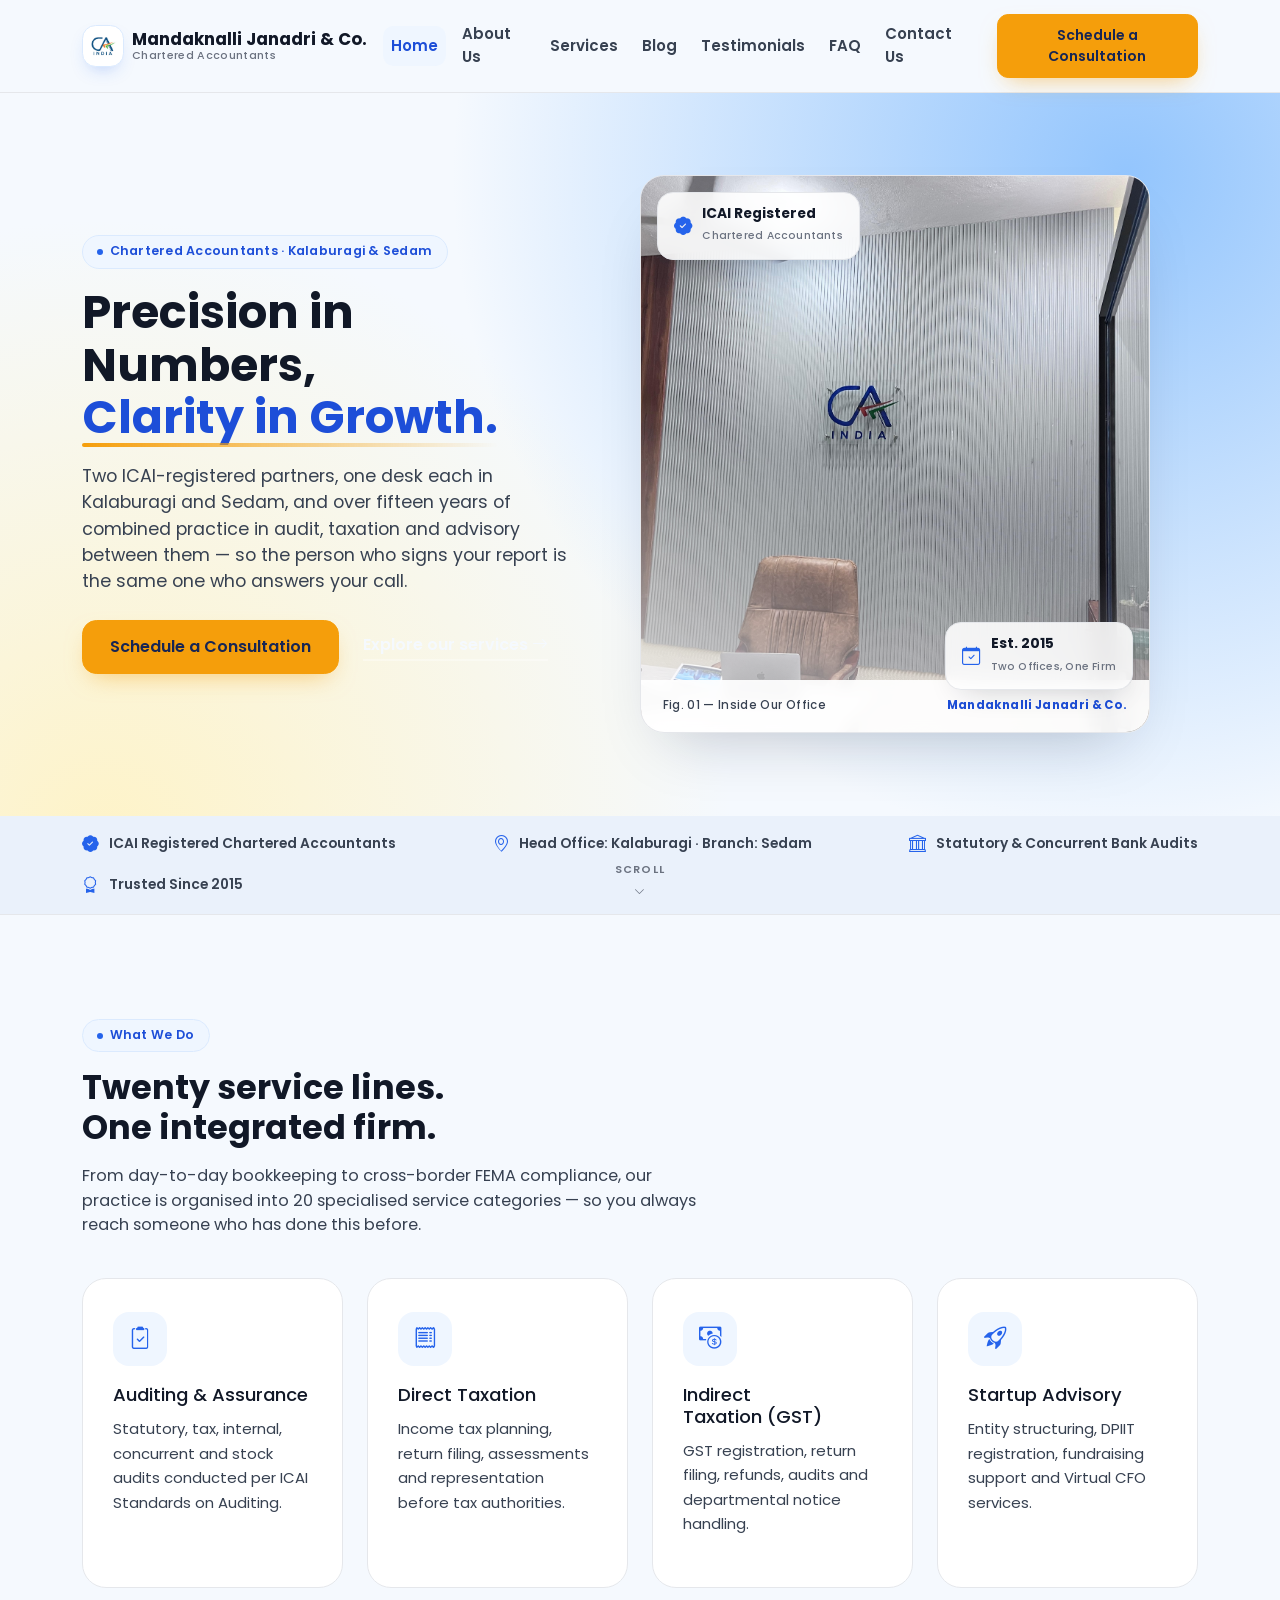
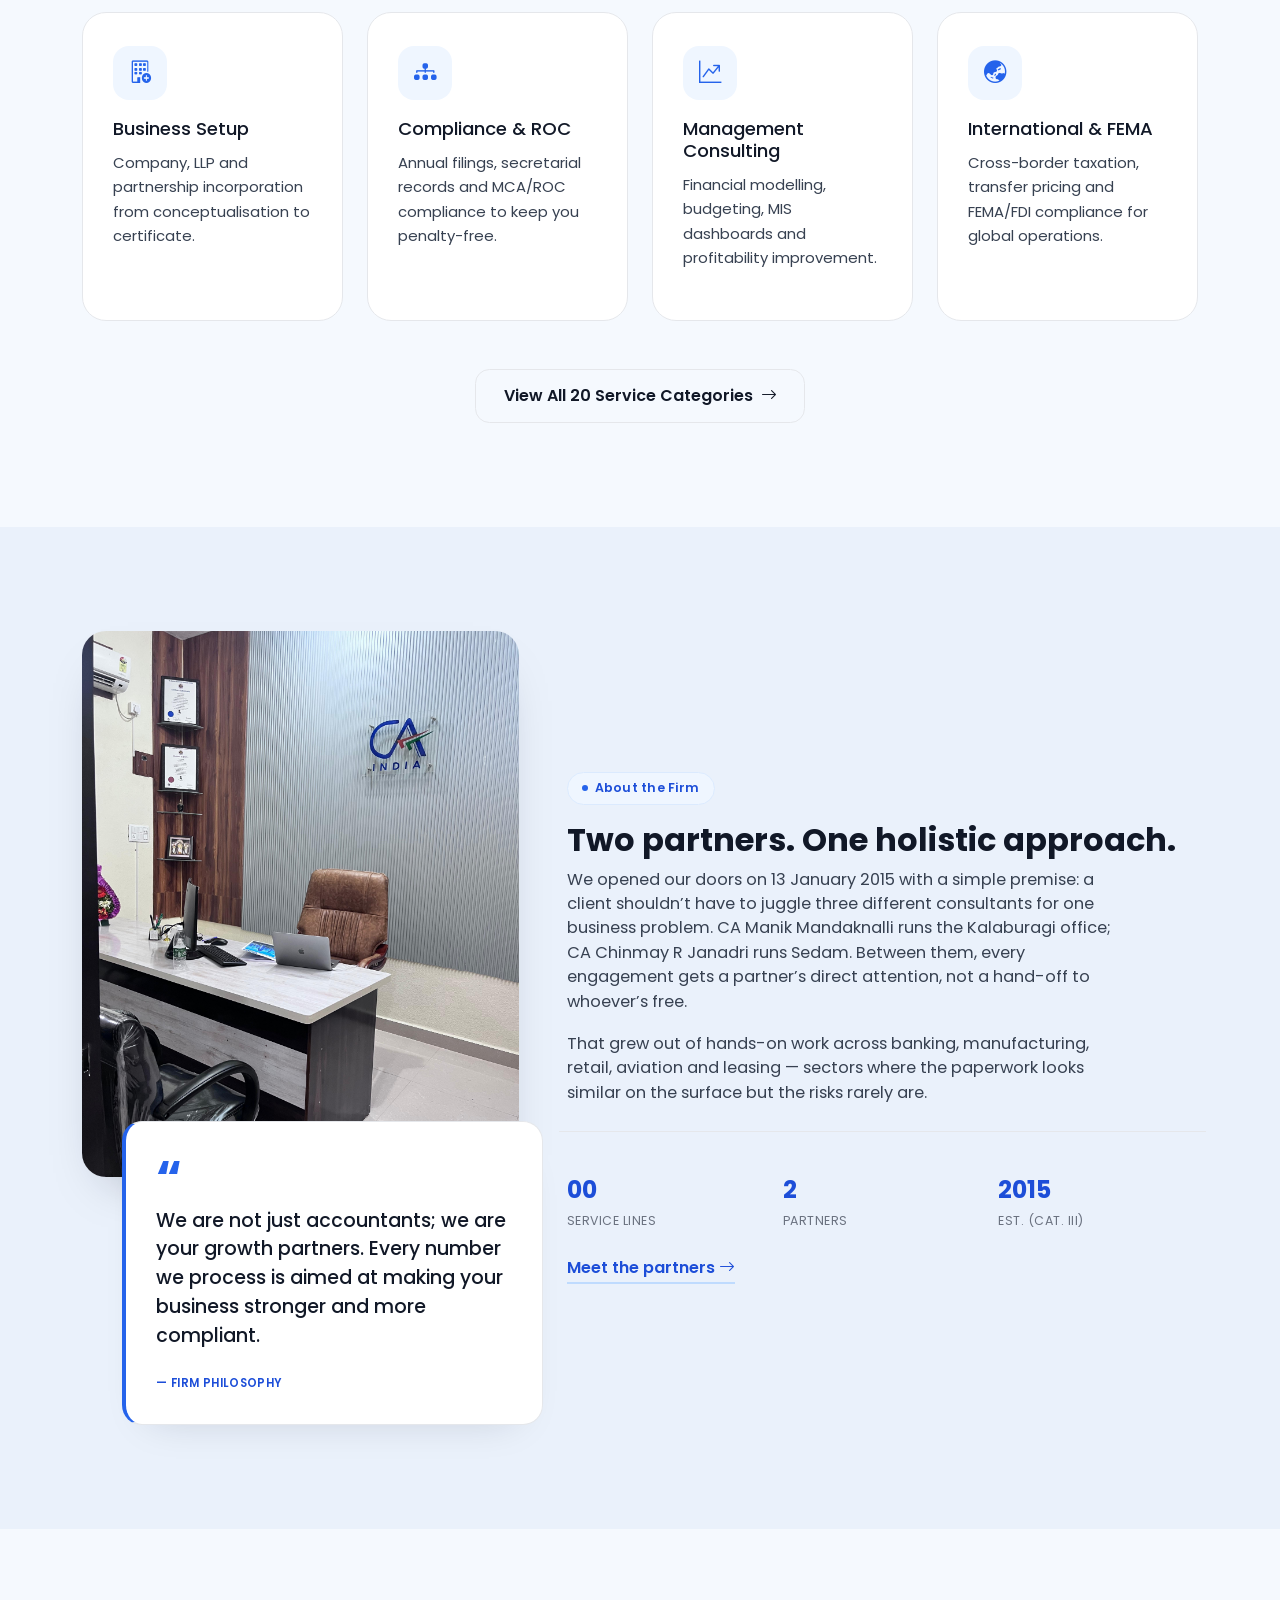
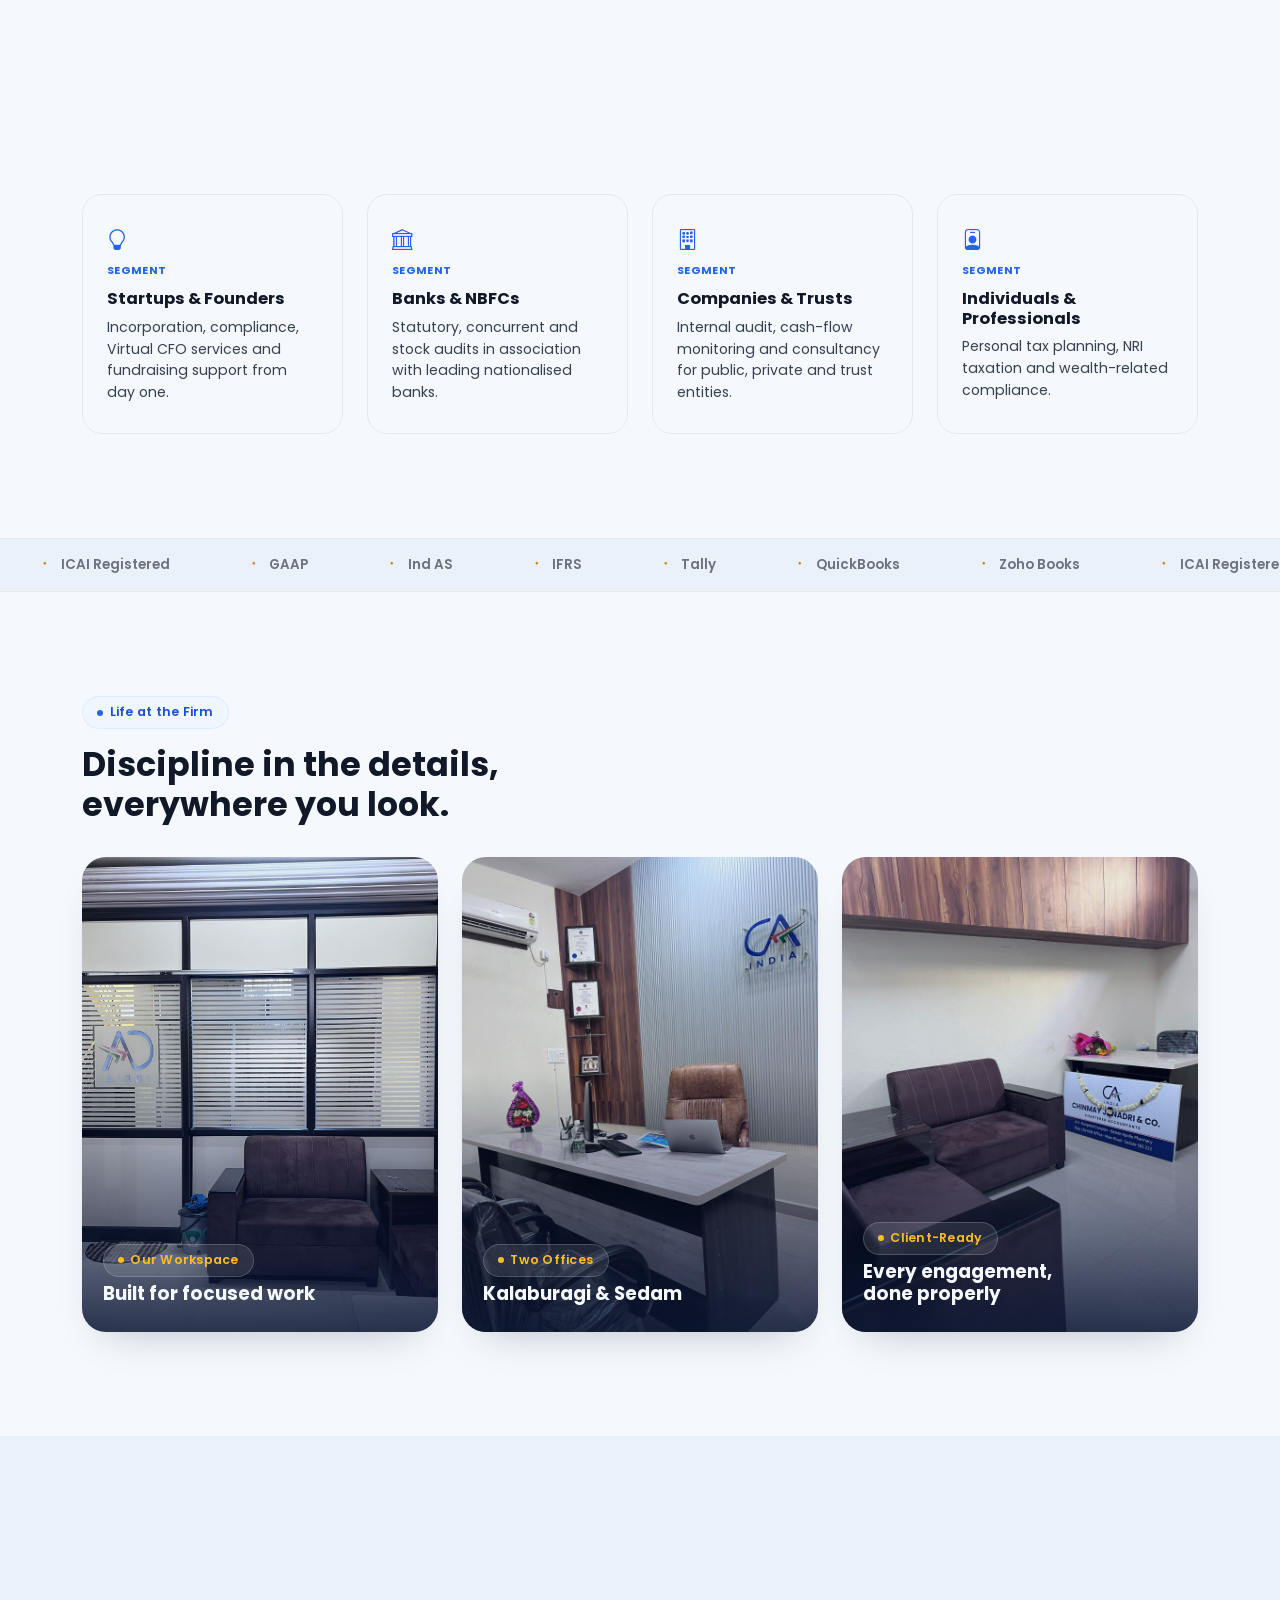
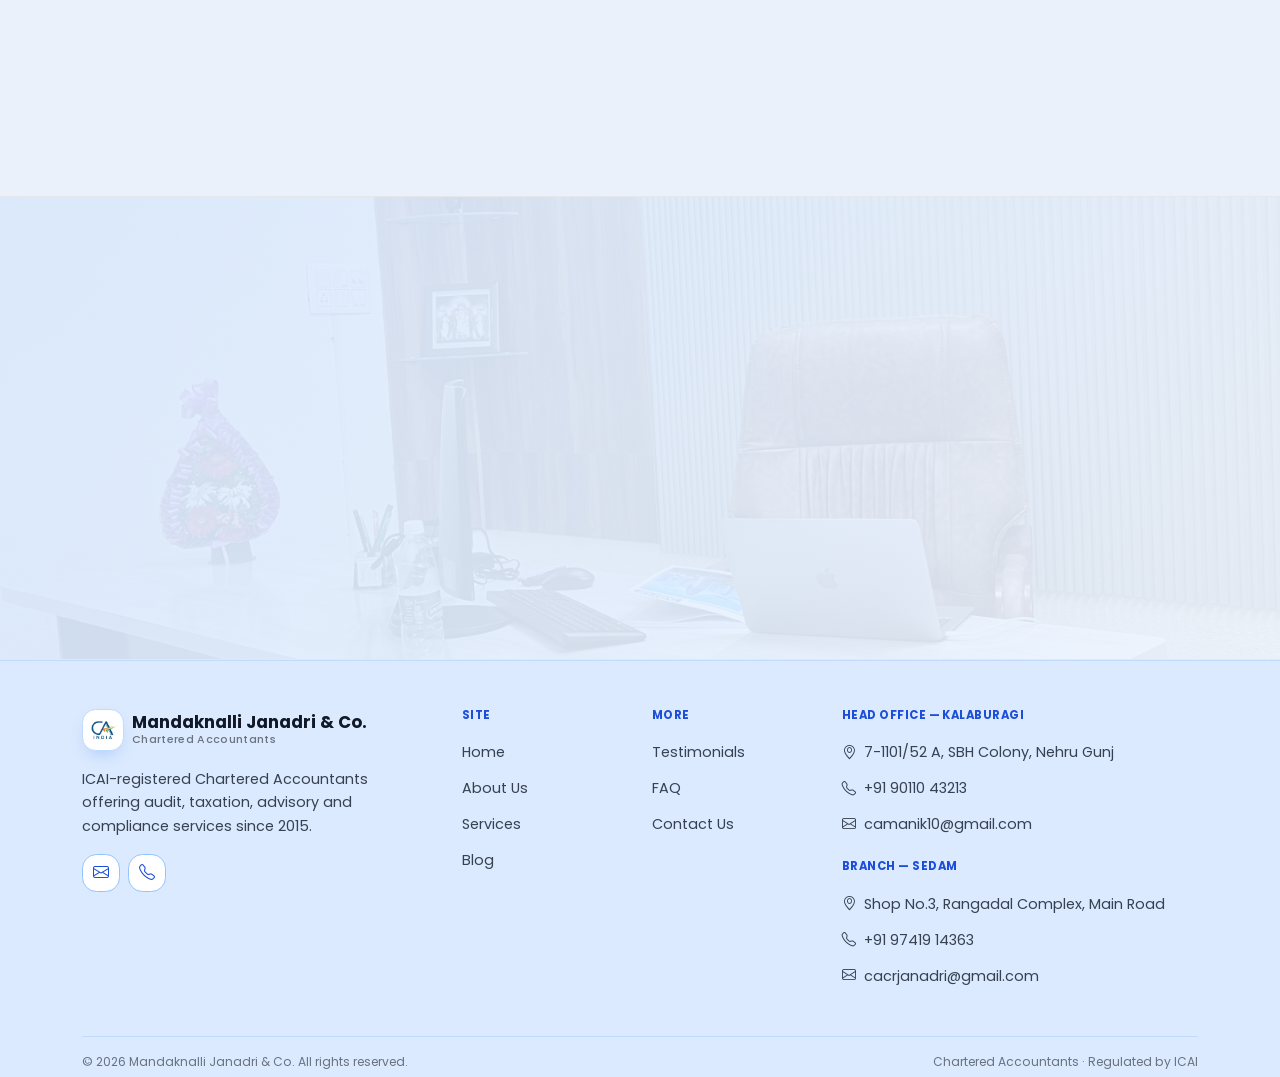
==== commit b6d9d119: "ui and content update" ====
--- a/index.html
+++ b/index.html
@@ -18,7 +18,7 @@
   <nav class="navbar navbar-expand-lg sticky-top" aria-label="Primary">
     <div class="container">
       <a class="navbar-brand d-flex align-items-center gap-2" href="index.html">
-        <span class="navbar-brand-mark">MJ</span>
+        <span class="navbar-brand-mark"><img src="assets/img/ca-india-logo.png" alt="CA India logo" loading="lazy" /></span>
         <span class="navbar-brand-text">
           <strong class="d-block">Mandaknalli Janadri &amp; Co.</strong>
           <span>Chartered Accountants</span>
@@ -53,9 +53,9 @@
             <span class="eyebrow eyebrow-invert">Chartered Accountants &middot; Kalaburagi &amp; Sedam</span>
             <h1>Precision in Numbers,<br /><em>Clarity in&nbsp;Growth<span class="underline-accent"></span>.</em></h1>
             <p class="lede">
-              Mandaknalli Janadri &amp; Co. brings together the combined expertise of two ICAI-registered
-              partners in audit, taxation and advisory — delivering accurate, timely and reliable
-              financial solutions with a commitment to excellence and integrity.
+              Two ICAI-registered partners, one desk each in Kalaburagi and Sedam, and over fifteen
+              years of combined practice in audit, taxation and advisory between them — so the person
+              who signs your report is the same one who answers your call.
             </p>
             <div class="d-flex align-items-center gap-4 flex-wrap">
               <a class="btn btn-gold" href="contact.html">Schedule a Consultation</a>
@@ -65,19 +65,19 @@
 
           <div class="col-lg-6">
             <div class="hero-art">
-              <img src="https://images.unsplash.com/photo-1518186285589-2f7649de83e0?q=80&amp;w=1200&amp;auto=format&amp;fit=crop"
-                   alt="Financial data and market charts displayed on a laptop screen during an advisory review" loading="eager" />
+              <img src="assets/img/office-cabin-desk.jpeg"
+                   alt="Partner's cabin at the Mandaknalli Janadri & Co. office, with the CA India nameplate on the wall" loading="eager" />
               <div class="hero-art-overlay"></div>
               <div class="hero-float-card card-a">
                 <i class="bi bi-patch-check-fill"></i>
-                <div><strong>ICAI Registered</strong><span>Reg. No. 015706S</span></div>
+                <div><strong>ICAI Registered</strong><span>Chartered Accountants</span></div>
               </div>
               <div class="hero-float-card card-b">
                 <i class="bi bi-calendar-check"></i>
-                <div><strong>Est. 2015</strong><span>Category&nbsp;III Firm</span></div>
+                <div><strong>Est. 2015</strong><span>Two Offices, One Firm</span></div>
               </div>
               <div class="hero-art-caption">
-                <span>Fig. 01 &mdash; Data-Led Advisory</span>
+                <span>Fig. 01 &mdash; Inside Our Office</span>
                 <strong>Mandaknalli Janadri &amp; Co.</strong>
               </div>
             </div>
@@ -92,10 +92,10 @@
 
       <div class="trust-strip">
         <div class="container d-flex flex-wrap justify-content-between align-items-center gap-3 py-3">
-          <div class="trust-item"><i class="bi bi-patch-check-fill"></i>ICAI Reg. No. 015706S &middot; Category III</div>
+          <div class="trust-item"><i class="bi bi-patch-check-fill"></i>ICAI Registered Chartered Accountants</div>
           <div class="trust-item"><i class="bi bi-geo-alt"></i>Head Office: Kalaburagi &middot; Branch: Sedam</div>
           <div class="trust-item"><i class="bi bi-bank"></i>Statutory &amp; Concurrent Bank Audits</div>
-          <div class="trust-item"><i class="bi bi-award"></i>PAN ACCFM8608C &middot; MEF 93078</div>
+          <div class="trust-item"><i class="bi bi-award"></i>Trusted Since 2015</div>
         </div>
       </div>
     </section>
@@ -178,11 +178,11 @@
     <!-- ============================================================ ABOUT TEASER -->
     <section class="section-pad bg-soft" id="about">
       <div class="container">
-        <div class="row g-5 align-items-start">
+        <div class="row g-5 align-items-center">
           <div class="col-lg-5 reveal">
             <div class="about-photo reveal-img">
-              <img src="https://images.unsplash.com/photo-1554224155-6726b3ff858f?q=80&amp;w=1000&amp;auto=format&amp;fit=crop"
-                   alt="Tax and compliance documents being reviewed alongside a calculator" loading="lazy" />
+              <img src="assets/img/office-desk-certificates.jpeg"
+                   alt="A partner's desk with framed ICAI Certificate of Membership and Certificate of Practice on the wall" loading="lazy" />
             </div>
             <div class="about-figure-wrap">
               <div class="about-figure">
@@ -198,15 +198,14 @@
             <span class="eyebrow">About the Firm</span>
             <h2 class="mt-3">Two partners. One holistic approach.</h2>
             <p>
-              Mandaknalli Janadri &amp; Co. was established on 13 January 2015 to provide accurate,
-              timely and reliable financial solutions with a commitment to excellence and integrity.
-              CA Manik Mandaknalli and CA Chinmay R Janadri lead the practice from our Head Office in
-              Kalaburagi and Branch office in Sedam.
+              We opened our doors on 13 January 2015 with a simple premise: a client shouldn&rsquo;t have
+              to juggle three different consultants for one business problem. CA Manik Mandaknalli runs
+              the Kalaburagi office; CA Chinmay R Janadri runs Sedam. Between them, every engagement gets
+              a partner&rsquo;s direct attention, not a hand-off to whoever&rsquo;s free.
             </p>
             <p>
-              Our vision is to stand in the front line of our clients&rsquo; choice through a spick-and-span
-              approach to every engagement — backed by real-time work experience across banking, manufacturing,
-              retail, aviation and leasing sectors.
+              That grew out of hands-on work across banking, manufacturing, retail, aviation and leasing —
+              sectors where the paperwork looks similar on the surface but the risks rarely are.
             </p>
             <div class="row about-stats g-3">
               <div class="col-4"><strong class="count-up" data-count-to="20" data-count-pad="2">00</strong><span>Service Lines</span></div>
@@ -293,19 +292,19 @@
         <div class="row g-4 mt-2">
           <div class="col-md-4" style="--stagger-i:0">
             <div class="gallery-card reveal-img">
-              <img src="https://images.unsplash.com/photo-1531973576160-7125cd663d86?q=80&amp;w=900&amp;auto=format&amp;fit=crop" alt="Team members working at desks in a modern open office" loading="lazy" />
+              <img src="assets/img/office-waiting-area.jpeg" alt="Client waiting area at the Mandaknalli Janadri & Co. office" loading="lazy" />
               <div class="cap"><span class="eyebrow">Our Workspace</span><h4>Built for focused work</h4></div>
             </div>
           </div>
           <div class="col-md-4" style="--stagger-i:1">
             <div class="gallery-card reveal-img">
-              <img src="https://images.unsplash.com/photo-1486406146926-c627a92ad1ab?q=80&amp;w=900&amp;auto=format&amp;fit=crop" alt="View looking up at corporate towers in a financial district" loading="lazy" />
+              <img src="assets/img/office-desk-wide.jpeg" alt="A partner's desk and cabin, with ICAI certificates framed on the wall" loading="lazy" />
               <div class="cap"><span class="eyebrow">Two Offices</span><h4>Kalaburagi &amp; Sedam</h4></div>
             </div>
           </div>
           <div class="col-md-4" style="--stagger-i:2">
             <div class="gallery-card reveal-img">
-              <img src="https://images.unsplash.com/photo-1507679799987-c73779587ccf?q=80&amp;w=900&amp;auto=format&amp;fit=crop" alt="A professional in a navy suit, ready for a client meeting" loading="lazy" />
+              <img src="assets/img/office-signage.jpeg" alt="Firm signage and reception desk at the Sedam branch office" loading="lazy" />
               <div class="cap"><span class="eyebrow">Client-Ready</span><h4>Every engagement, done properly</h4></div>
             </div>
           </div>
@@ -314,35 +313,35 @@
     </section>
 
     <!-- ============================================================ PARTNERS TEASER -->
-    <section class="section-pad bg-navy">
+    <section class="section-pad bg-soft partners-teaser">
       <div class="container">
         <div class="row g-4 reveal">
           <div class="col-md-6 d-flex align-items-center gap-4">
-            <div class="leader-mark">MM</div>
+            <div class="leader-mark"><img src="assets/img/manik-mandaknalli.jpeg" alt="CA Manik Mandaknalli" loading="lazy" /></div>
             <div>
               <span class="role">Partner</span>
               <h3 class="h4">CA Manik Mandaknalli</h3>
-              <p class="mb-0 small text-muted-invert">CA, B.Com, IFRS (ACCA UK), DISA &middot; Practising since 2013</p>
+              <p class="mb-0 small">CA, B.Com, IFRS (ACCA UK), DISA &middot; Practising since 2013</p>
             </div>
           </div>
           <div class="col-md-6 d-flex align-items-center gap-4">
-            <div class="leader-mark">CJ</div>
+            <div class="leader-mark"><img src="assets/img/chinmay-janadri.png" alt="CA Chinmay R Janadri" loading="lazy" style="object-position:top;" /></div>
             <div>
               <span class="role">Partner</span>
               <h3 class="h4">CA Chinmay R Janadri</h3>
-              <p class="mb-0 small text-muted-invert">CA, Audit &amp; Taxation Specialist &middot; Practising since 2023</p>
+              <p class="mb-0 small">CA, Audit &amp; Taxation Specialist &middot; Practising since 2023</p>
             </div>
           </div>
         </div>
         <div class="text-center mt-4 reveal">
-          <a class="link-arrow" href="about.html">Read full partner profiles <i class="bi bi-arrow-right"></i></a>
+          <a class="link-arrow dark" href="about.html">Read full partner profiles <i class="bi bi-arrow-right"></i></a>
         </div>
       </div>
     </section>
 
     <!-- ============================================================ CTA BAND -->
     <section class="cta-band text-center py-5">
-      <div class="cta-bg" style="background-image:url('https://images.unsplash.com/photo-1553877522-43269d4ea984?q=80&amp;w=1600&amp;auto=format&amp;fit=crop');" aria-hidden="true"></div>
+      <div class="cta-bg" style="background-image:url('assets/img/office-desk-wide.jpeg');" aria-hidden="true"></div>
       <div class="cta-overlay" aria-hidden="true"></div>
       <div class="container py-4 reveal">
         <span class="eyebrow eyebrow-invert">Start a Conversation</span>
@@ -360,10 +359,10 @@
       <div class="row g-4 py-5">
         <div class="col-lg-4">
           <a href="index.html" class="navbar-brand d-flex align-items-center gap-2">
-            <span class="navbar-brand-mark">MJ</span>
+            <span class="navbar-brand-mark"><img src="assets/img/ca-india-logo.png" alt="CA India logo" loading="lazy" /></span>
             <span class="navbar-brand-text"><strong class="d-block">Mandaknalli Janadri &amp; Co.</strong><span>Chartered Accountants</span></span>
           </a>
-          <p class="lead-text">ICAI-registered Chartered Accountants (Reg. No. 015706S) offering audit, taxation, advisory and compliance services since 2015.</p>
+          <p class="lead-text">ICAI-registered Chartered Accountants offering audit, taxation, advisory and compliance services since 2015.</p>
           <div class="footer-social d-flex gap-2 mt-3">
             <a href="mailto:cacrjanadri@gmail.com" aria-label="Email"><i class="bi bi-envelope"></i></a>
             <a href="tel:+919741914363" aria-label="Call"><i class="bi bi-telephone"></i></a>
@@ -403,7 +402,7 @@
       </div>
       <div class="footer-bottom d-flex flex-wrap justify-content-between gap-2 py-3">
         <span>&copy; 2026 Mandaknalli Janadri &amp; Co. All rights reserved.</span>
-        <span>ICAI Reg. No. 015706S &middot; PAN ACCFM8608C</span>
+        <span>Chartered Accountants &middot; Regulated by ICAI</span>
       </div>
     </div>
   </footer>
--- a/assets/style.css
+++ b/assets/style.css
@@ -26,10 +26,10 @@
   --accent-400:#FBBF24;
   --accent-100:#FEF3C7;
 
-  --paper:#FFFFFF;
+  --paper:#F5F9FE;
   --surface:#FFFFFF;
-  --grey-100:#F9FAFB;
-  --grey-200:#F1F3F6;
+  --grey-100:#EAF1FB;
+  --grey-200:#DCE9FA;
   --ink-900:#111827;
   --ink-700:#374151;
   --ink-500:#6B7280;
@@ -99,16 +99,21 @@
   padding:.4rem .9rem; border-radius:999px; display:inline-flex; align-items:center; gap:.5em;
 }
 .eyebrow::before{ content:""; width:6px; height:6px; border-radius:50%; background:var(--primary-600); display:inline-block; }
-.eyebrow-invert{ color:var(--accent-400); background:rgba(255,255,255,.08); border-color:rgba(255,255,255,.16); }
-.eyebrow-invert::before{ background:var(--accent-400); }
-
-.bg-surface{ background:var(--surface); }
+/* kept as a distinct modifier for markup that still carries the class,
+   but now points at the same light treatment as every other section */
+.eyebrow-invert{ color:var(--primary-700); background:rgba(255,255,255,.6); border-color:var(--primary-200,#bfdbfe); }
+.eyebrow-invert::before{ background:var(--primary-600); }
+
+.bg-surface{ background:var(--paper); }
 .bg-soft{ background:var(--grey-100); }
-.bg-navy{ background:var(--primary-950); color:var(--paper); }
-.bg-navy .eyebrow{ color:var(--accent-400); background:rgba(255,255,255,.08); border-color:rgba(255,255,255,.16); }
-.bg-navy .eyebrow::before{ background:var(--accent-400); }
-.bg-navy h1, .bg-navy h2, .bg-navy h3, .bg-navy h4{ color:var(--paper); }
-.text-muted-invert{ color:rgba(255,255,255,.72) !important; }
+/* .bg-navy is a legacy name from the pre-redesign palette — it now maps to
+   the same light surface as the rest of the site, kept only so existing
+   markup doesn't need touching. */
+.bg-navy{ background:var(--surface); color:var(--ink-900); }
+.bg-navy .eyebrow{ color:var(--primary-700); background:var(--primary-50); border-color:var(--primary-100); }
+.bg-navy .eyebrow::before{ background:var(--primary-600); }
+.bg-navy h1, .bg-navy h2, .bg-navy h3, .bg-navy h4{ color:var(--ink-900); }
+.text-muted-invert{ color:var(--ink-500) !important; }
 .text-gold{ color:var(--accent-500) !important; }
 
 /* Buttons ------------------------------------------------------- */
@@ -143,12 +148,13 @@
 /* ============================================================ NAVBAR */
 .navbar-brand-mark{
   width:42px; height:42px; border-radius:.85rem; flex:none;
-  background:linear-gradient(155deg, var(--primary-600), var(--primary-800));
-  border:0; color:#fff;
+  background:#fff; border:1px solid var(--primary-100);
   display:flex; align-items:center; justify-content:center;
-  font-family:var(--font-display); font-size:1.1rem; font-weight:700;
-  box-shadow:0 8px 18px -8px rgba(37,99,235,.55);
-}
+  padding:.3rem; box-shadow:0 8px 18px -8px rgba(37,99,235,.35);
+  overflow:hidden;
+}
+.navbar-brand-mark img{ width:100%; height:100%; object-fit:contain; display:block; }
+footer.site .navbar-brand-mark{ border-color:var(--primary-200,#bfdbfe); }
 .navbar-brand-text{ line-height:1.15; }
 .navbar-brand-text strong{ font-family:var(--font-display); font-size:1.05rem; font-weight:700; color:var(--ink-900); }
 .navbar-brand-text span{ display:block; font-size:.68rem; font-weight:500; letter-spacing:.03em; color:var(--ink-500); margin-top:1px; }
@@ -167,12 +173,13 @@
 .navbar-toggler:focus{ box-shadow:0 0 0 .2rem rgba(37,99,235,.25); }
 .navbar-toggler-icon{ filter:none; }
 
-/* ============================================================ HERO (home) */
+/* ============================================================ HERO (home) — light throughout, no dark navy fill */
 .hero-section{
   position:relative;
+  background:linear-gradient(180deg, var(--primary-100) 0%, var(--primary-50) 100%);
   background-image:
-    radial-gradient(circle at 88% 10%, rgba(59,130,246,.28), transparent 45%),
-    radial-gradient(circle at 8% 92%, rgba(245,158,11,.14), transparent 40%);
+    radial-gradient(circle at 88% 10%, var(--primary-300), transparent 50%),
+    radial-gradient(circle at 8% 92%, var(--accent-100), transparent 45%);
 }
 .hero-grid{ padding-top:2.75rem; padding-bottom:2.75rem; }
 @media (min-width:992px){
@@ -180,27 +187,27 @@
   .hero-grid{ flex:1 1 auto; display:flex; align-items:center; padding-top:1.5rem; padding-bottom:1.5rem; width:100%; }
   .hero-grid > .row{ width:100%; }
 }
-.hero-copy h1{ font-size:clamp(2.2rem,3.6vw,3.4rem); font-weight:700; line-height:1.14; margin:1.1rem 0 1.2rem; max-width:18ch; }
-.hero-copy h1 em{ font-style:normal; color:var(--accent-400); position:relative; display:inline-block; }
+.hero-copy h1{ color:var(--ink-900); font-size:clamp(2.2rem,3.6vw,3.4rem); font-weight:700; line-height:1.14; margin:1.1rem 0 1.2rem; max-width:18ch; }
+.hero-copy h1 em{ font-style:normal; color:var(--primary-700); position:relative; display:inline-block; }
 .underline-accent{
   position:absolute; left:0; bottom:-.08em; height:4px; width:100%; border-radius:4px;
   background:linear-gradient(90deg, var(--accent-500), transparent);
   transform:scaleX(0); transform-origin:left; animation:underlineIn 1s cubic-bezier(.2,.7,.2,1) 1.1s forwards;
 }
 @keyframes underlineIn{ to{ transform:scaleX(1); } }
-.hero-copy .lede{ font-size:1.1rem; color:rgba(255,255,255,.82); max-width:46ch; margin-bottom:1.6rem; }
+.hero-copy .lede{ font-size:1.1rem; color:var(--ink-700); max-width:46ch; margin-bottom:1.6rem; }
 
 .hero-float-card{
   position:absolute; z-index:2;
   display:flex; align-items:center; gap:.65rem;
-  background:rgba(255,255,255,.1); backdrop-filter:blur(10px);
-  border:1px solid rgba(255,255,255,.22); border-radius:1rem;
-  padding:.8rem 1rem;
+  background:rgba(255,255,255,.88); backdrop-filter:blur(10px);
+  border:1px solid var(--line); border-radius:1rem;
+  padding:.8rem 1rem; box-shadow:0 14px 30px -16px rgba(17,24,39,.22);
   animation:floatY 5.5s ease-in-out infinite;
 }
-.hero-float-card i{ color:var(--accent-400); font-size:1.15rem; }
-.hero-float-card strong{ display:block; font-family:var(--font-display); font-weight:700; font-size:.86rem; color:#fff; line-height:1.2; }
-.hero-float-card span{ font-size:.66rem; font-weight:500; letter-spacing:.02em; color:rgba(255,255,255,.68); }
+.hero-float-card i{ color:var(--primary-600); font-size:1.15rem; }
+.hero-float-card strong{ display:block; font-family:var(--font-display); font-weight:700; font-size:.86rem; color:var(--ink-900); line-height:1.2; }
+.hero-float-card span{ font-size:.66rem; font-weight:500; letter-spacing:.02em; color:var(--ink-500); }
 .hero-float-card.card-a{ top:1rem; left:1rem; animation-delay:0s; }
 .hero-float-card.card-b{ bottom:2.6rem; right:1rem; animation-delay:1.6s; }
 @keyframes floatY{ 0%,100%{ transform:translateY(0); } 50%{ transform:translateY(-9px); } }
@@ -209,18 +216,18 @@
 .hero-scroll-cue{
   position:absolute; left:50%; bottom:.9rem; transform:translateX(-50%); z-index:2;
   display:none; flex-direction:column; align-items:center; gap:.35rem;
-  color:rgba(255,255,255,.6); font-size:.68rem; font-weight:600; letter-spacing:.1em; text-transform:uppercase;
-}
-.hero-scroll-cue:hover{ color:var(--accent-400); }
+  color:var(--ink-500); font-size:.68rem; font-weight:600; letter-spacing:.1em; text-transform:uppercase;
+}
+.hero-scroll-cue:hover{ color:var(--primary-700); }
 .hero-scroll-cue i{ animation:bounceDown 1.8s ease-in-out infinite; }
 @keyframes bounceDown{ 0%,100%{ transform:translateY(0); opacity:.55; } 50%{ transform:translateY(6px); opacity:1; } }
 @media (min-width:992px){ .hero-scroll-cue{ display:flex; } }
 
 .hero-art{
   position:relative; aspect-ratio:4/5; border-radius:1.5rem; overflow:hidden;
-  background:linear-gradient(165deg, var(--primary-800), var(--primary-950) 60%);
-  border:1px solid rgba(255,255,255,.14);
-  box-shadow:0 30px 60px -30px rgba(0,0,0,.5);
+  background:linear-gradient(165deg, var(--primary-100), var(--primary-50) 60%);
+  border:1px solid var(--line);
+  box-shadow:0 30px 60px -30px rgba(17,24,39,.25);
   opacity:0; animation:heroArtIn 1s cubic-bezier(.2,.7,.2,1) .3s forwards;
 }
 @media (min-width:992px){ .hero-art{ aspect-ratio:auto; height:clamp(320px, 62vh, 560px); } }
@@ -229,41 +236,60 @@
 .hero-art img{ width:100%; height:100%; object-fit:cover; display:block; animation:kenBurns 16s ease-in-out infinite alternate; }
 .hero-art-overlay{
   position:absolute; inset:0;
-  background:linear-gradient(200deg, rgba(23,37,84,.1) 10%, rgba(11,22,51,.55) 75%, rgba(11,22,51,.85));
+  background:linear-gradient(200deg, rgba(255,255,255,0) 55%, rgba(255,255,255,.55) 85%, rgba(255,255,255,.85));
 }
 .hero-art-badge{
   position:absolute; top:1.2rem; right:1.2rem;
   display:flex; align-items:center; gap:.7rem;
-  background:rgba(255,255,255,.12); backdrop-filter:blur(8px);
-  border:1px solid rgba(255,255,255,.22); border-radius:1rem;
-  padding:.7rem 1rem;
-}
-.hero-art-badge i{ color:var(--accent-400); font-size:1.3rem; }
-.hero-art-badge strong{ display:block; font-family:var(--font-display); font-weight:700; font-size:.92rem; color:#fff; line-height:1.2; }
-.hero-art-badge span{ font-size:.64rem; font-weight:500; letter-spacing:.02em; color:rgba(255,255,255,.68); }
+  background:rgba(255,255,255,.9); backdrop-filter:blur(8px);
+  border:1px solid var(--line); border-radius:1rem;
+  padding:.7rem 1rem; box-shadow:0 14px 30px -16px rgba(17,24,39,.22);
+}
+.hero-art-badge i{ color:var(--primary-600); font-size:1.3rem; }
+.hero-art-badge strong{ display:block; font-family:var(--font-display); font-weight:700; font-size:.92rem; color:var(--ink-900); line-height:1.2; }
+.hero-art-badge span{ font-size:.64rem; font-weight:500; letter-spacing:.02em; color:var(--ink-500); }
 .hero-art-caption{
   position:absolute; inset:auto 0 0 0; padding:1.1rem 1.35rem;
+  background:rgba(255,255,255,.92); backdrop-filter:blur(6px);
   font-size:.72rem; font-weight:500; letter-spacing:.03em;
-  color:rgba(255,255,255,.72); display:flex; justify-content:space-between;
-}
-.hero-art-caption strong{ color:var(--accent-400); }
+  color:var(--ink-700); display:flex; justify-content:space-between;
+}
+.hero-art-caption strong{ color:var(--primary-700); font-weight:700; }
 @keyframes kenBurns{ from{ transform:scale(1); } to{ transform:scale(1.09); } }
 
 /* ============================================================ PAGE HERO (inner pages) */
 .page-hero{
-  position:relative; background:var(--primary-950); color:var(--paper); overflow:hidden;
-  padding:4.5rem 0 3.5rem;
-  background-image:
-    radial-gradient(circle at 92% 8%, rgba(59,130,246,.3), transparent 45%),
-    radial-gradient(circle at 4% 96%, rgba(245,158,11,.12), transparent 40%);
-}
-.page-hero .eyebrow{ color:var(--accent-400); background:rgba(255,255,255,.08); border-color:rgba(255,255,255,.16); }
-.page-hero .eyebrow::before{ background:var(--accent-400); }
-.page-hero h1{ color:var(--paper); font-size:clamp(2rem,3.2vw,2.9rem); margin:.9rem 0 .8rem; max-width:20ch; }
-.page-hero p{ color:rgba(255,255,255,.78); font-size:1.04rem; max-width:60ch; }
-.page-hero .crumb{ font-size:.74rem; font-weight:600; letter-spacing:.03em; text-transform:uppercase; color:rgba(255,255,255,.5); margin-bottom:1rem; }
-.page-hero .crumb a{ color:rgba(255,255,255,.75); }
-.page-hero .crumb a:hover{ color:var(--accent-400); }
+  position:relative; color:var(--ink-900); overflow:hidden;
+  padding:3.75rem 0 3rem; border-bottom:1px solid var(--line);
+  background:linear-gradient(115deg, var(--accent-100) 0%, var(--primary-50) 38%, var(--primary-100) 100%);
+}
+.page-hero::before, .page-hero::after{
+  content:""; position:absolute; z-index:0; border-radius:50%;
+}
+.page-hero::before{
+  width:420px; height:420px; right:-140px; top:-180px;
+  background:radial-gradient(circle, var(--primary-300) 0%, transparent 72%);
+  opacity:.55;
+}
+.page-hero::after{
+  width:320px; height:320px; right:12%; bottom:-220px;
+  background:radial-gradient(circle, var(--accent-400) 0%, transparent 72%);
+  opacity:.4;
+}
+.page-hero .ring{
+  position:absolute; z-index:0; border-radius:50%; border:2px solid var(--primary-400);
+  opacity:.35;
+}
+.page-hero .ring.r1{ width:180px; height:180px; right:8%; top:22%; }
+.page-hero .ring.r2{ width:90px; height:90px; right:26%; top:60%; border-color:var(--accent-500); }
+.page-hero .container{ position:relative; z-index:1; }
+.page-hero .eyebrow{ color:var(--primary-700); background:rgba(255,255,255,.75); border-color:var(--primary-300); }
+.page-hero .eyebrow::before{ background:var(--primary-700); }
+.page-hero h1{ color:var(--ink-900); font-size:clamp(2rem,3.2vw,2.9rem); margin:.9rem 0 .8rem; max-width:20ch; }
+.page-hero p{ color:var(--ink-700); font-size:1.04rem; max-width:60ch; }
+.page-hero .crumb{ font-size:.74rem; font-weight:600; letter-spacing:.03em; text-transform:uppercase; color:var(--ink-500); margin-bottom:1rem; }
+.page-hero .crumb a{ color:var(--ink-500); }
+.page-hero .crumb a:hover{ color:var(--primary-700); }
 
 /* Reveal-image variant — scale+fade for photography */
 .reveal-img{ opacity:0; transform:scale(1.06); transition:opacity .9s ease, transform 1.1s cubic-bezier(.2,.7,.2,1); }
@@ -274,12 +300,13 @@
 .about-photo img{ width:100%; height:100%; object-fit:cover; display:block; transition:transform .6s ease; }
 .about-photo:hover img{ transform:scale(1.05); }
 .about-figure{
-  background:var(--primary-950); color:var(--paper); padding:2rem 1.9rem;
-  border-radius:1.25rem; box-shadow:0 20px 40px -20px rgba(23,37,84,.55);
-}
-.about-figure .quote-mark{ font-family:var(--font-display); font-weight:700; font-size:3rem; color:var(--accent-400); line-height:1; margin-bottom:.3rem; }
-.about-figure p{ font-family:var(--font-display); font-weight:500; font-size:1.2rem; line-height:1.5; color:rgba(255,255,255,.94); }
-.about-figure footer{ margin-top:1.5rem; font-size:.72rem; font-weight:600; letter-spacing:.03em; text-transform:uppercase; color:var(--accent-400); }
+  background:var(--surface); color:var(--ink-900); padding:2rem 1.9rem;
+  border-radius:1.25rem; border:1px solid var(--line); border-left:4px solid var(--primary-600);
+  box-shadow:0 20px 40px -28px rgba(17,24,39,.18);
+}
+.about-figure .quote-mark{ font-family:var(--font-display); font-weight:700; font-size:3rem; color:var(--primary-600); line-height:1; margin-bottom:.3rem; }
+.about-figure p{ font-family:var(--font-display); font-weight:500; font-size:1.2rem; line-height:1.5; color:var(--ink-900); }
+.about-figure footer{ margin-top:1.5rem; font-size:.72rem; font-weight:600; letter-spacing:.03em; text-transform:uppercase; color:var(--primary-700); }
 .about-figure-wrap{ position:relative; margin-top:-3.5rem; margin-right:-1.5rem; margin-left:2.5rem; z-index:2; }
 @media (max-width:991.98px){ .about-figure-wrap{ margin-left:1rem; margin-right:1rem; } }
 .about-body p{ color:var(--ink-700); font-size:1.02rem; margin-bottom:1.1rem; max-width:56ch; }
@@ -292,11 +319,15 @@
 .partner-card{ border:1px solid var(--line); border-radius:1.5rem; padding:2.2rem; height:100%; background:var(--surface); box-shadow:0 1px 2px rgba(17,24,39,.04); transition:box-shadow .2s ease, transform .2s ease; }
 .partner-card:hover{ box-shadow:0 24px 40px -24px rgba(17,24,39,.18); transform:translateY(-4px); }
 .partner-mark{
-  width:76px; height:76px; flex:none; border-radius:1.1rem;
+  width:84px; height:84px; flex:none; border-radius:1.1rem;
   display:flex; align-items:center; justify-content:center;
+  overflow:hidden; background:var(--primary-100);
+  box-shadow:0 10px 20px -8px rgba(37,99,235,.35);
+}
+.partner-mark img{ width:100%; height:100%; object-fit:cover; display:block; }
+.partner-mark.legacy{
   font-family:var(--font-display); font-weight:700; font-size:1.6rem; color:#fff;
   background:linear-gradient(155deg, var(--primary-600), var(--primary-800));
-  box-shadow:0 10px 20px -8px rgba(37,99,235,.5);
 }
 .partner-card .role{ font-size:.72rem; font-weight:700; letter-spacing:.04em; text-transform:uppercase; color:var(--primary-600); display:block; margin:.9rem 0 .3rem; }
 .partner-card h3{ font-size:1.25rem; margin-bottom:.6rem; }
@@ -333,15 +364,27 @@
 .gallery-card .cap h4{ font-family:var(--font-display); font-weight:700; font-size:1.15rem; margin-top:.35rem; color:var(--paper); }
 
 /* CTA band background photo */
-.cta-band{ position:relative; overflow:hidden; background:linear-gradient(120deg, var(--primary-800), var(--primary-950)); }
+/* Light CTA band — a soft tinted card, not a dark photo slab. The photo
+   layer some pages still pass in via inline style is intentionally
+   hidden here so every CTA band reads as one light, consistent block. */
+.cta-band{
+  position:relative; overflow:hidden;
+  background:var(--primary-100);
+  border-top:1px solid var(--line); border-bottom:1px solid var(--line);
+}
 .cta-band .cta-bg{
   position:absolute; inset:0; z-index:0; background-size:cover; background-position:center;
-  animation:kenBurns 20s ease-in-out infinite alternate; filter:grayscale(20%);
-}
-.cta-band .cta-overlay{ position:absolute; inset:0; z-index:1; background:linear-gradient(120deg, rgba(30,58,138,.94), rgba(11,22,51,.92)); }
+  animation:kenBurns 22s ease-in-out infinite alternate;
+}
+.cta-band .cta-overlay{
+  position:absolute; inset:0; z-index:1;
+  background:linear-gradient(120deg, rgba(219,234,254,.94), rgba(239,246,255,.9));
+}
 .cta-band .container{ position:relative; z-index:2; }
-.cta-band h2{ color:var(--paper); font-size:clamp(1.8rem,3vw,2.5rem); max-width:20ch; margin:0 auto; }
-.cta-band p{ color:rgba(255,255,255,.78); margin:1.1rem auto 2rem; max-width:48ch; font-size:1.02rem; }
+.cta-band h2{ color:var(--ink-900); font-size:clamp(1.8rem,3vw,2.5rem); max-width:20ch; margin:0 auto; }
+.cta-band p{ color:var(--ink-700); margin:1.1rem auto 2rem; max-width:48ch; font-size:1.02rem; }
+.cta-band .eyebrow-invert{ color:var(--primary-700); }
+.cta-band .eyebrow-invert::before{ background:var(--primary-700); }
 
 /* Platform ticker */
 .ticker{ overflow:hidden; border-top:1px solid var(--line); border-bottom:1px solid var(--line); background:var(--grey-100); }
@@ -418,12 +461,112 @@
 .leader-mark{
   width:104px; height:104px; flex:none; border-radius:1.4rem;
   display:flex; align-items:center; justify-content:center;
-  font-family:var(--font-display); font-weight:700; font-size:2.1rem; color:#fff;
-  background:linear-gradient(155deg, var(--primary-600), var(--primary-900));
-  box-shadow:0 14px 30px -10px rgba(37,99,235,.5);
-}
+  overflow:hidden; background:var(--primary-100);
+  box-shadow:0 14px 30px -10px rgba(37,99,235,.35);
+}
+.leader-mark img{ width:100%; height:100%; object-fit:cover; display:block; }
 .leadership .role{ font-size:.72rem; font-weight:700; letter-spacing:.04em; text-transform:uppercase; color:var(--accent-400); display:block; margin:.4rem 0 .7rem; }
+.partners-teaser .role{ font-size:.72rem; font-weight:700; letter-spacing:.04em; text-transform:uppercase; color:var(--primary-600); display:block; margin:0 0 .25rem; }
+.partners-teaser h3{ color:var(--ink-900); }
+.partners-teaser p{ color:var(--ink-500); }
 .leadership p{ color:rgba(255,255,255,.78); max-width:60ch; font-size:.98rem; }
+
+/* ============================================================ ARTICLE DETAIL */
+.article-hero{
+  position:relative; color:var(--ink-900); overflow:hidden;
+  padding:3rem 0 4.5rem; border-bottom:1px solid var(--line);
+  background:linear-gradient(115deg, var(--accent-100) 0%, var(--primary-50) 38%, var(--primary-100) 100%);
+}
+@media (min-width:768px){ .article-hero{ padding-bottom:6.5rem; } }
+.article-hero::before, .article-hero::after{ content:""; position:absolute; z-index:0; border-radius:50%; }
+.article-hero::before{
+  width:420px; height:420px; right:-140px; top:-180px;
+  background:radial-gradient(circle, var(--primary-300) 0%, transparent 72%); opacity:.55;
+}
+.article-hero::after{
+  width:320px; height:320px; right:12%; bottom:-40px;
+  background:radial-gradient(circle, var(--accent-400) 0%, transparent 72%); opacity:.4;
+}
+.article-hero .ring{ position:absolute; z-index:0; border-radius:50%; border:2px solid var(--primary-400); opacity:.35; }
+.article-hero .ring.r1{ width:150px; height:150px; right:10%; top:18%; }
+.article-hero .ring.r2{ width:80px; height:80px; right:30%; top:55%; border-color:var(--accent-500); }
+.article-hero .container{ position:relative; z-index:1; }
+.article-hero .crumb{ font-size:.74rem; font-weight:600; letter-spacing:.03em; text-transform:uppercase; color:var(--ink-500); margin-bottom:1.1rem; }
+.article-hero .crumb a{ color:var(--ink-500); }
+.article-hero .crumb a:hover{ color:var(--primary-700); }
+.article-hero .badge{ margin-bottom:1rem; }
+.article-hero h1{ color:var(--ink-900); font-size:clamp(1.8rem,3.4vw,2.7rem); line-height:1.2; margin:0 0 1.5rem; max-width:24ch; }
+.article-meta{ display:flex; flex-wrap:wrap; gap:1rem 1.5rem; }
+.article-meta .item{ display:flex; align-items:center; gap:.5rem; font-size:.86rem; font-weight:500; color:var(--ink-700); white-space:nowrap; }
+.article-meta .item i{ color:var(--accent-600); }
+
+.article-figure{ border-radius:1.5rem; overflow:hidden; aspect-ratio:21/9; margin-top:-2.5rem; position:relative; z-index:2; box-shadow:0 30px 60px -30px rgba(17,24,39,.4); }
+.article-figure img{ width:100%; height:100%; object-fit:cover; display:block; }
+@media (max-width:767.98px){ .article-figure{ aspect-ratio:4/3; margin-top:-2rem; } }
+@media (min-width:768px){ .article-figure{ margin-top:-4rem; } }
+
+.article-body{ font-size:1.06rem; line-height:1.85; color:var(--ink-700); }
+.article-body h2{ font-size:1.5rem; margin:2.75rem 0 1rem; scroll-margin-top:6rem; }
+.article-body h2:first-child{ margin-top:0; }
+.article-body h3{ font-size:1.18rem; margin:2rem 0 .75rem; color:var(--ink-900); }
+.article-body p{ margin-bottom:1.3rem; }
+.article-body ul, .article-body ol{ margin:0 0 1.3rem; padding-left:1.4rem; }
+.article-body li{ margin-bottom:.55rem; }
+.article-body strong{ color:var(--ink-900); }
+.article-lede{ font-size:1.2rem; color:var(--ink-900); font-weight:500; margin-bottom:1.75rem; }
+
+.article-callout{
+  background:var(--primary-50); border-left:4px solid var(--primary-600); border-radius:1rem;
+  padding:1.4rem 1.6rem; margin:2rem 0; display:flex; gap:1rem; align-items:flex-start;
+}
+.article-callout i{ color:var(--primary-700); font-size:1.3rem; margin-top:.1rem; }
+.article-callout strong{ display:block; color:var(--ink-900); margin-bottom:.25rem; }
+.article-callout p{ margin:0; font-size:.95rem; color:var(--ink-700); }
+.article-callout.warn{ background:var(--accent-100); border-left-color:var(--accent-600); }
+.article-callout.warn i{ color:var(--accent-700); }
+
+.article-sidebar{ position:sticky; top:6.5rem; }
+.toc-card{ border:1px solid var(--line); border-radius:1.25rem; padding:1.5rem; background:var(--surface); }
+.toc-card h6{ font-size:.72rem; font-weight:700; letter-spacing:.04em; text-transform:uppercase; color:var(--ink-500); margin-bottom:1rem; }
+.toc-card ol{ list-style:none; margin:0; padding:0; counter-reset:toc; }
+.toc-card li{ counter-increment:toc; margin-bottom:.7rem; }
+.toc-card li a{
+  color:var(--ink-700); font-size:.9rem; font-weight:500; display:flex; gap:.6rem;
+}
+.toc-card li a::before{
+  content:counter(toc); flex:none; width:22px; height:22px; border-radius:.5rem;
+  background:var(--primary-50); color:var(--primary-700); font-size:.72rem; font-weight:700;
+  display:flex; align-items:center; justify-content:center;
+}
+.toc-card li a:hover{ color:var(--primary-700); }
+
+.help-card{ background:var(--primary-100); border:1px solid var(--primary-200,#bfdbfe); color:var(--ink-900); border-radius:1.25rem; padding:1.75rem; margin-top:1.25rem; }
+.help-card h6{ font-family:var(--font-display); font-size:1.1rem; margin-bottom:.5rem; color:var(--primary-900); }
+.help-card p{ font-size:.88rem; color:var(--ink-700); margin-bottom:1.1rem; }
+
+.related-card{ border:1px solid var(--line); border-radius:1.25rem; padding:1.5rem; background:var(--surface); margin-top:1.25rem; }
+.related-card h6{ font-size:.72rem; font-weight:700; letter-spacing:.04em; text-transform:uppercase; color:var(--ink-500); margin-bottom:1rem; }
+.related-card ul{ list-style:none; margin:0; padding:0; display:flex; flex-direction:column; gap:.9rem; }
+.related-card li a{ font-size:.9rem; font-weight:600; color:var(--ink-900); line-height:1.4; display:block; }
+.related-card li a:hover{ color:var(--primary-700); }
+.related-card li span{ display:block; font-size:.74rem; font-weight:500; color:var(--ink-500); margin-top:.2rem; }
+
+.byline-card{
+  display:flex; align-items:center; gap:1rem; padding:1.6rem; border:1px solid var(--line);
+  border-radius:1.25rem; margin-top:3rem; background:var(--grey-100);
+}
+.byline-card .navbar-brand-mark{ width:52px; height:52px; font-size:1.3rem; }
+.byline-card strong{ display:block; font-size:.98rem; }
+.byline-card span{ font-size:.84rem; color:var(--ink-500); }
+
+.share-row{ display:flex; align-items:center; gap:.75rem; margin-top:2.5rem; padding-top:1.75rem; border-top:1px solid var(--line); }
+.share-row span{ font-size:.78rem; font-weight:700; letter-spacing:.03em; text-transform:uppercase; color:var(--ink-500); }
+.share-row a{
+  width:38px; height:38px; border-radius:.9rem; border:1px solid var(--line);
+  display:flex; align-items:center; justify-content:center; color:var(--ink-700);
+  transition:border-color .2s ease, color .2s ease, background .2s ease;
+}
+.share-row a:hover{ border-color:var(--primary-500); color:var(--primary-700); background:var(--primary-50); }
 
 /* ============================================================ TESTIMONIALS */
 .sample-banner{
@@ -446,9 +589,13 @@
 .testimonial-card .role{ font-size:.78rem; color:var(--ink-500); }
 
 /* ============================================================ BLOG */
-.blog-card{ border:1px solid var(--line); border-radius:1.5rem; overflow:hidden; height:100%; background:var(--surface); transition:transform .2s ease, box-shadow .2s ease; display:flex; flex-direction:column; }
+.blog-card{ position:relative; border:1px solid var(--line); border-radius:1.5rem; overflow:hidden; height:100%; background:var(--surface); transition:transform .2s ease, box-shadow .2s ease; display:flex; flex-direction:column; }
 .blog-card:hover{ transform:translateY(-6px); box-shadow:0 24px 44px -22px rgba(17,24,39,.18); }
 .blog-card .blog-tag{ background:var(--primary-700); color:#fff; }
+.blog-card-image{ position:relative; aspect-ratio:16/10; overflow:hidden; background:var(--primary-50); }
+.blog-card-image img{ width:100%; height:100%; object-fit:cover; display:block; transition:transform .5s cubic-bezier(.2,.7,.2,1); }
+.blog-card:hover .blog-card-image img{ transform:scale(1.07); }
+.blog-card-image .blog-tag{ position:absolute; top:.9rem; left:.9rem; z-index:1; box-shadow:0 8px 18px -8px rgba(17,24,39,.35); }
 .blog-card-top{ padding:1.6rem 1.6rem 0; }
 .blog-card-body{ padding:1.1rem 1.6rem 1.6rem; flex:1; display:flex; flex-direction:column; }
 .blog-card .date{ font-size:.72rem; font-weight:600; letter-spacing:.02em; text-transform:uppercase; color:var(--accent-600); }
@@ -469,18 +616,14 @@
 .faq-accordion .accordion-body{ padding:0 0 1.5rem; color:var(--ink-700); font-size:.94rem; line-height:1.7; }
 
 /* ============================================================ CONTACT */
-.contact-panel{ border:1px solid var(--line); border-radius:1.5rem; padding:2.6rem; height:100%; }
-.contact-panel.dark{ background:var(--primary-950); color:var(--paper); border-color:var(--primary-800); }
-.contact-panel h3{ font-size:1.35rem; margin-bottom:.4rem; }
-.contact-panel.dark h3{ color:var(--paper); }
+.contact-panel{ border:1px solid var(--line); border-radius:1.5rem; padding:2.6rem; height:100%; background:var(--surface); }
+.contact-panel.dark{ background:var(--primary-50); border-color:var(--primary-100); border-left:4px solid var(--primary-600); }
+.contact-panel h3{ font-size:1.35rem; margin-bottom:.4rem; color:var(--ink-900); }
 .contact-panel .sub{ color:var(--ink-500); font-size:.92rem; margin-bottom:1.8rem; }
-.contact-panel.dark .sub{ color:rgba(255,255,255,.62); }
 .contact-row{ display:flex; gap:1rem; align-items:flex-start; margin-bottom:1.35rem; }
 .contact-row i{ font-size:1.2rem; color:var(--accent-500); margin-top:.15rem; flex:none; width:22px; }
 .contact-row .label{ font-size:.68rem; font-weight:700; letter-spacing:.03em; text-transform:uppercase; color:var(--ink-500); margin-bottom:.2rem; }
-.contact-panel.dark .contact-row .label{ color:rgba(255,255,255,.55); }
 .contact-row a, .contact-row .val{ font-size:1rem; font-weight:600; color:var(--ink-900); }
-.contact-panel.dark .contact-row a, .contact-panel.dark .contact-row .val{ color:var(--paper); }
 .contact-row a:hover{ color:var(--accent-500); }
 .form-control{ background:var(--surface); color:var(--ink-900); border:1.5px solid var(--line); border-radius:.9rem; padding:.75rem 1rem; }
 .form-control:focus{ border-color:var(--primary-500); box-shadow:0 0 0 .2rem rgba(59,130,246,.15); background:var(--surface); color:var(--ink-900); }
@@ -489,20 +632,20 @@
 .map-frame iframe{ width:100%; height:100%; border:0; filter:grayscale(10%); }
 
 /* ============================================================ FOOTER */
-footer.site{ background:var(--primary-950); color:rgba(255,255,255,.82); }
-footer.site .navbar-brand-text strong{ color:var(--paper); }
-footer.site .navbar-brand-text span{ color:rgba(255,255,255,.55); }
-footer.site p.lead-text{ margin-top:1.1rem; font-size:.9rem; color:rgba(255,255,255,.64); max-width:34ch; line-height:1.6; }
+footer.site{ background:var(--primary-100); color:var(--ink-700); border-top:1px solid var(--primary-200,#bfdbfe); }
+footer.site .navbar-brand-text strong{ color:var(--ink-900); }
+footer.site .navbar-brand-text span{ color:var(--ink-500); }
+footer.site p.lead-text{ margin-top:1.1rem; font-size:.9rem; color:var(--ink-700); max-width:34ch; line-height:1.6; }
 .footer-social a{
-  width:38px; height:38px; border:1px solid rgba(255,255,255,.24); border-radius:.9rem;
-  display:flex; align-items:center; justify-content:center; color:var(--paper); transition:border-color .2s ease, color .2s ease, background .2s ease;
+  width:38px; height:38px; border:1px solid var(--primary-300); border-radius:.9rem;
+  display:flex; align-items:center; justify-content:center; color:var(--primary-700); background:var(--surface); transition:border-color .2s ease, color .2s ease, background .2s ease;
 }
 .footer-social a:hover{ border-color:var(--accent-500); color:var(--accent-400); background:rgba(245,158,11,.1); }
-footer.site h5{ font-size:.72rem; font-weight:700; letter-spacing:.04em; text-transform:uppercase; color:var(--accent-400); margin-bottom:1.1rem; }
+footer.site h5{ font-size:.72rem; font-weight:700; letter-spacing:.04em; text-transform:uppercase; color:var(--primary-700); margin-bottom:1.1rem; }
 footer.site ul{ list-style:none; padding:0; margin:0; display:flex; flex-direction:column; gap:.75rem; }
-footer.site ul a, footer.site ul span{ font-size:.9rem; color:rgba(255,255,255,.78); }
-footer.site ul a:hover{ color:var(--accent-400); }
-.footer-bottom{ border-top:1px solid rgba(255,255,255,.14); font-size:.76rem; color:rgba(255,255,255,.5); }
+footer.site ul a, footer.site ul span{ font-size:.9rem; color:var(--ink-700); }
+footer.site ul a:hover{ color:var(--primary-700); }
+.footer-bottom{ border-top:1px solid var(--primary-200,#bfdbfe); font-size:.76rem; color:var(--ink-500); }
 
 /* ============================================================ SCROLL REVEAL */
 .reveal{ opacity:0; transform:translateY(28px); transition:opacity .7s cubic-bezier(.2,.7,.2,1), transform .7s cubic-bezier(.2,.7,.2,1); }
